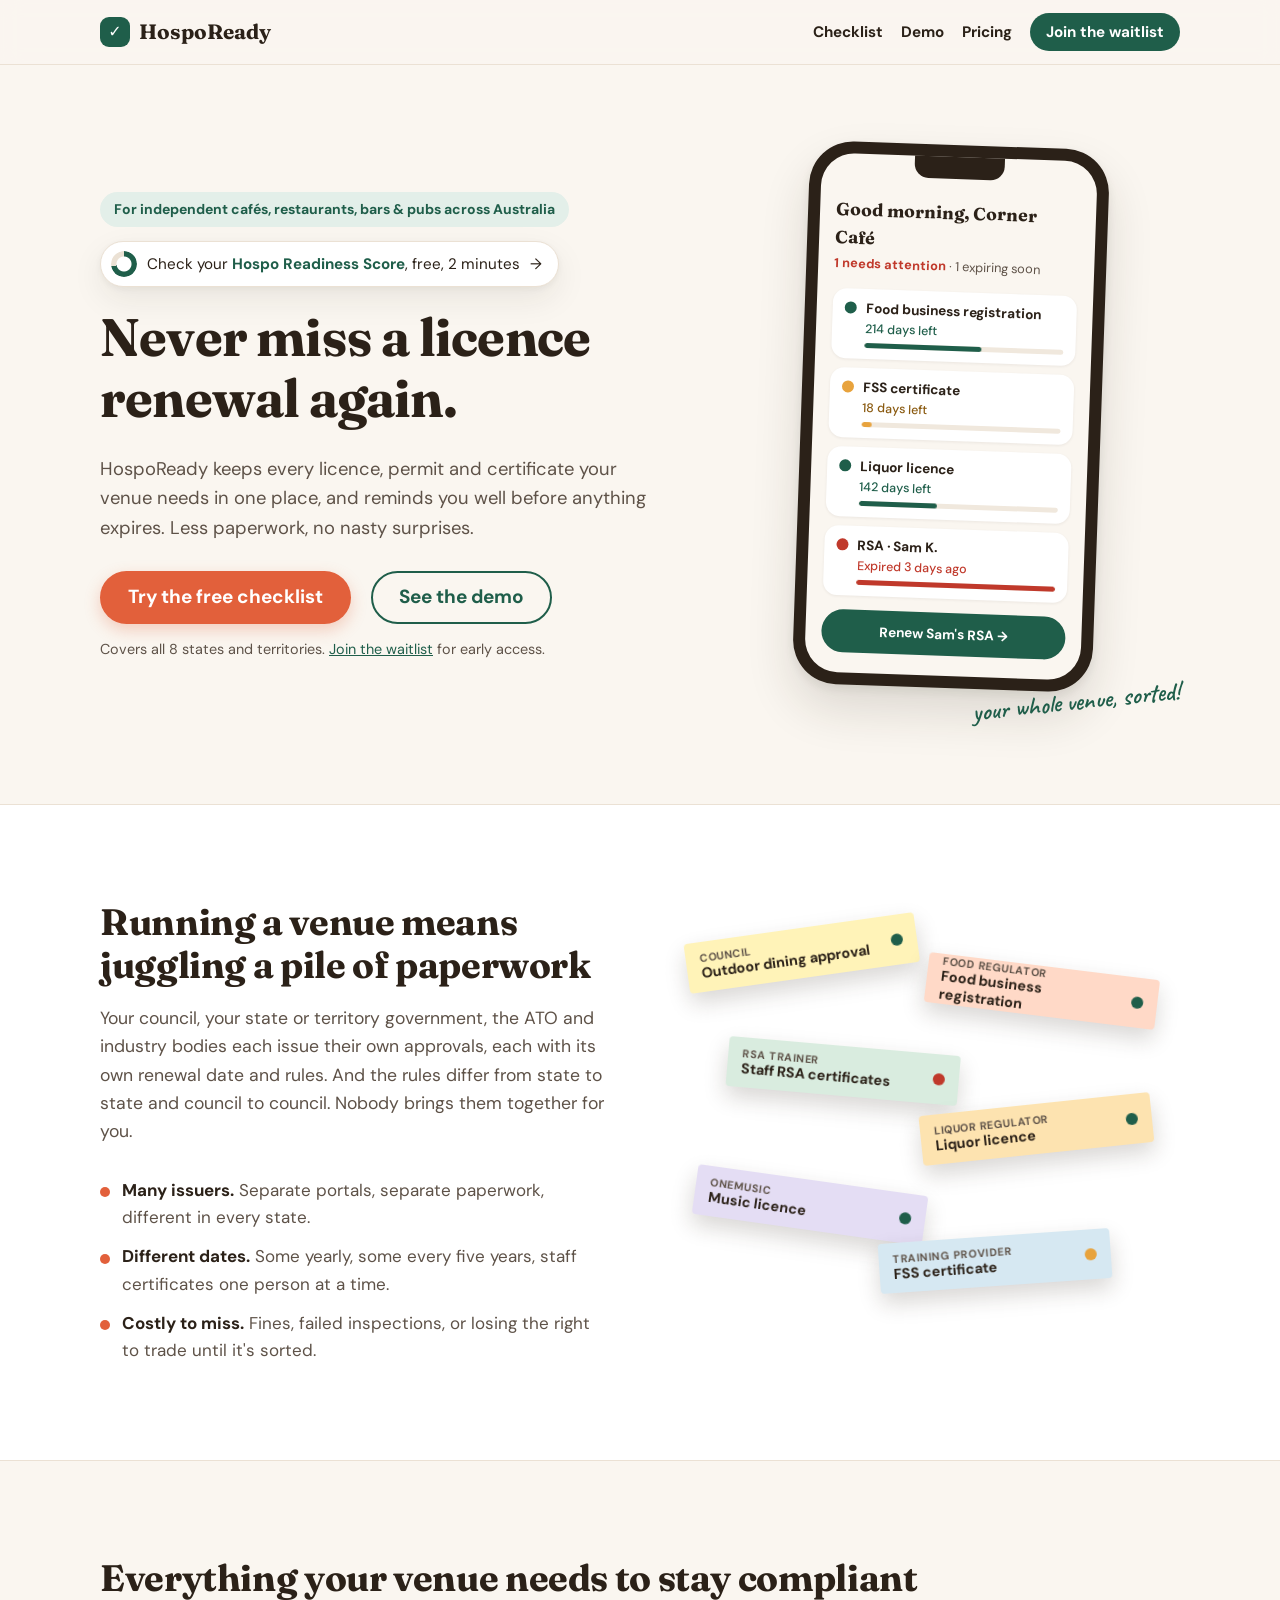
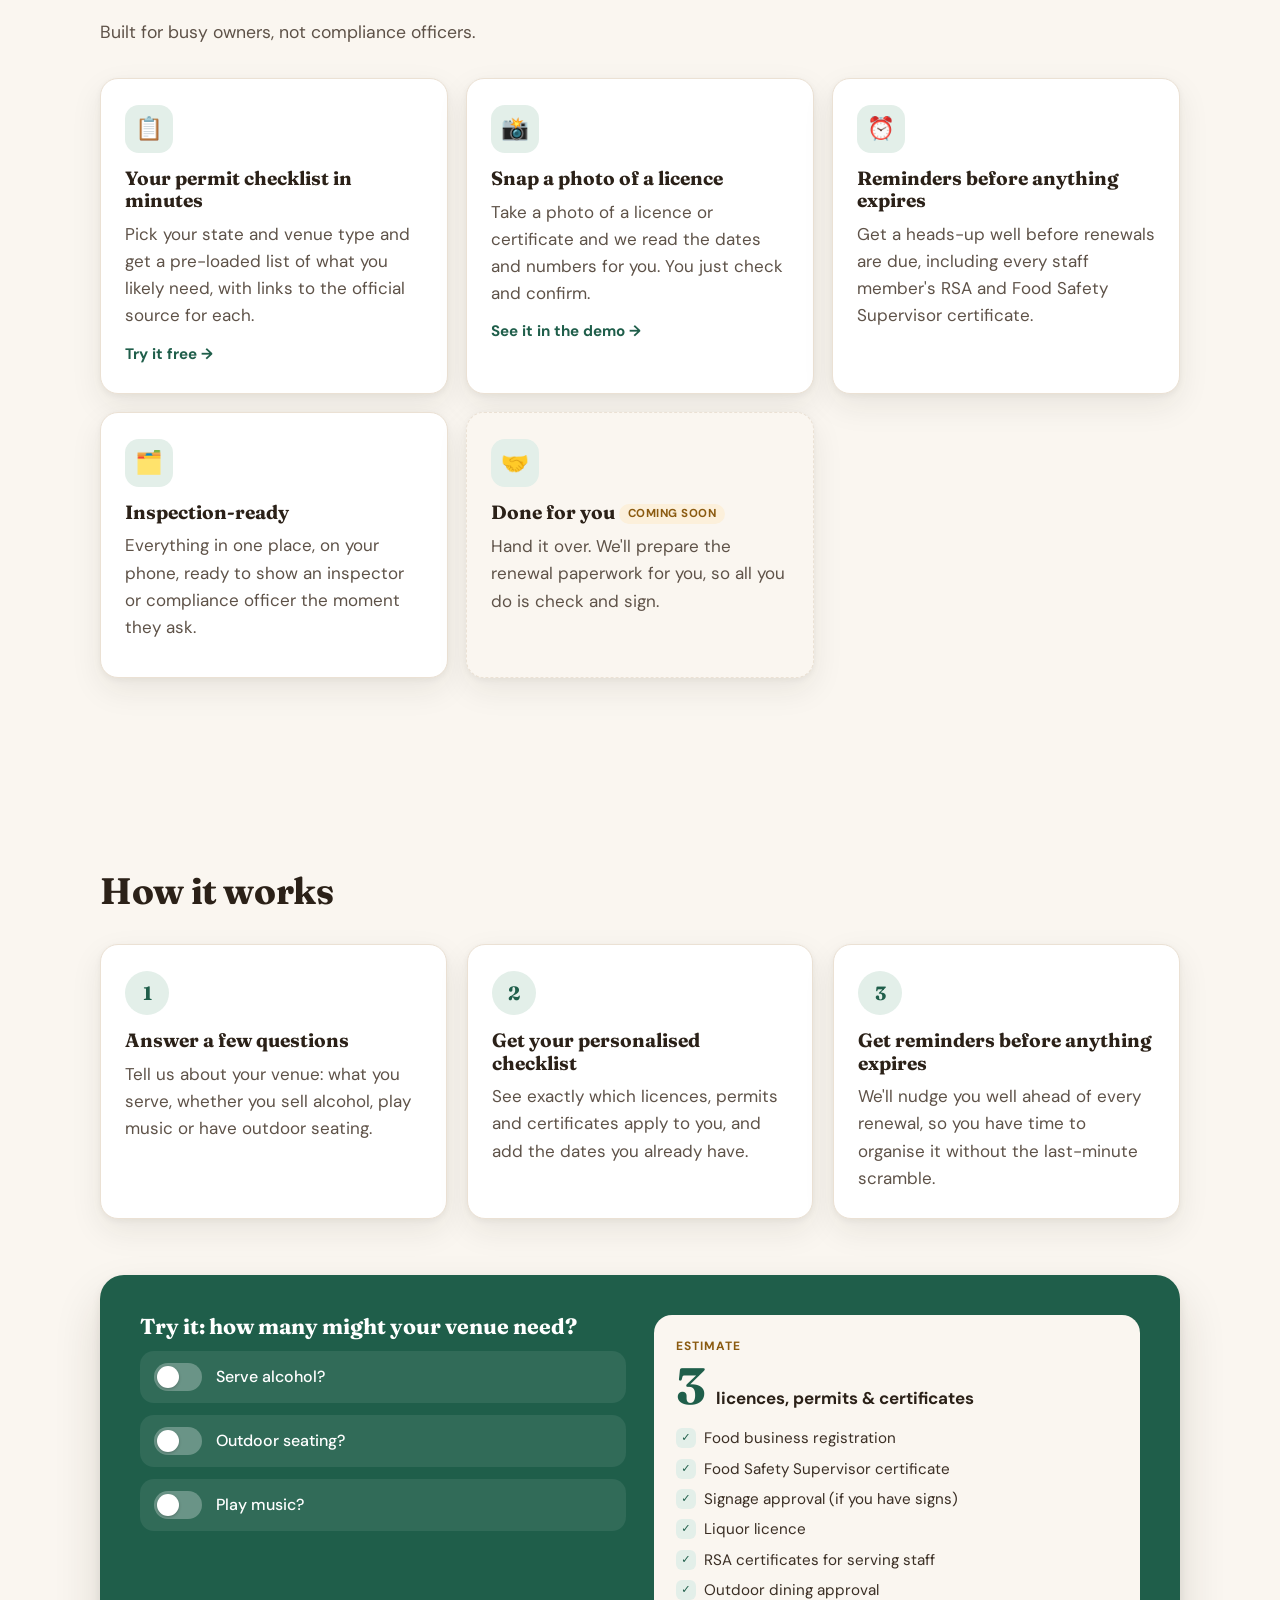
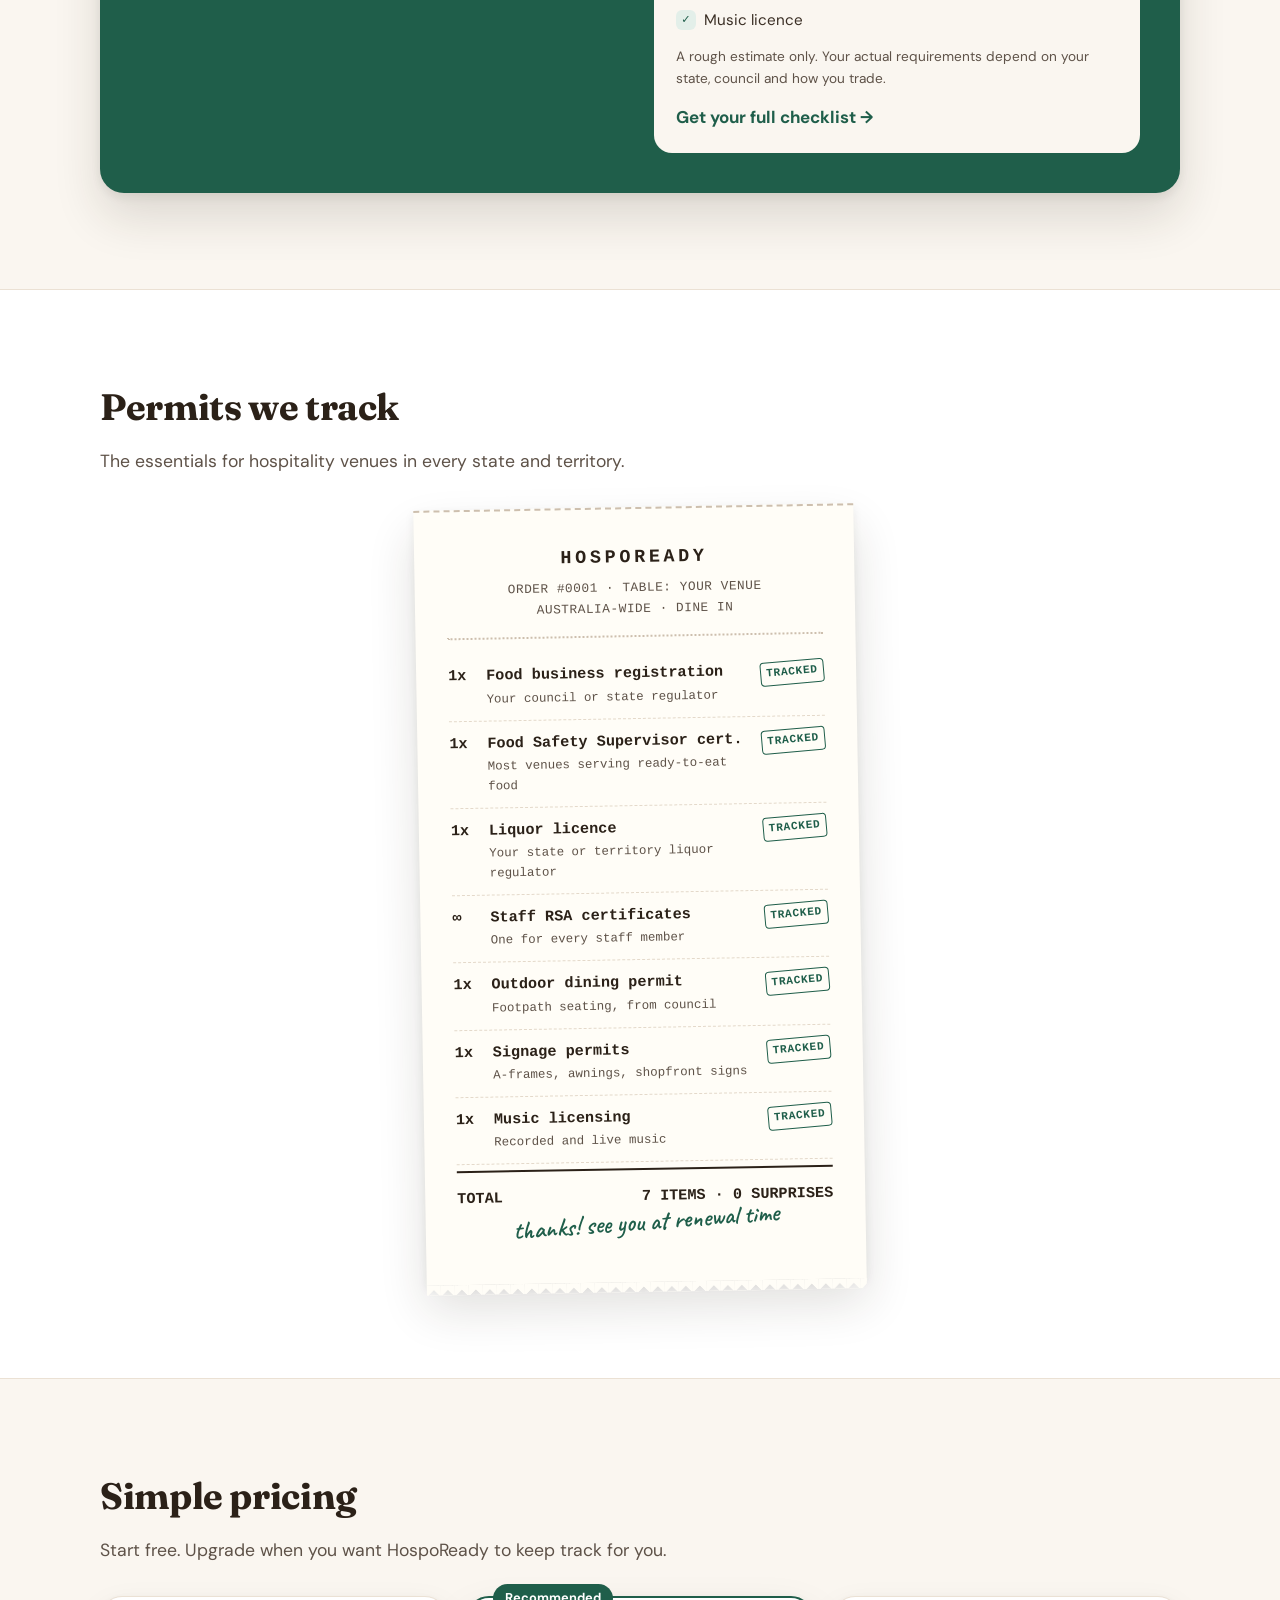
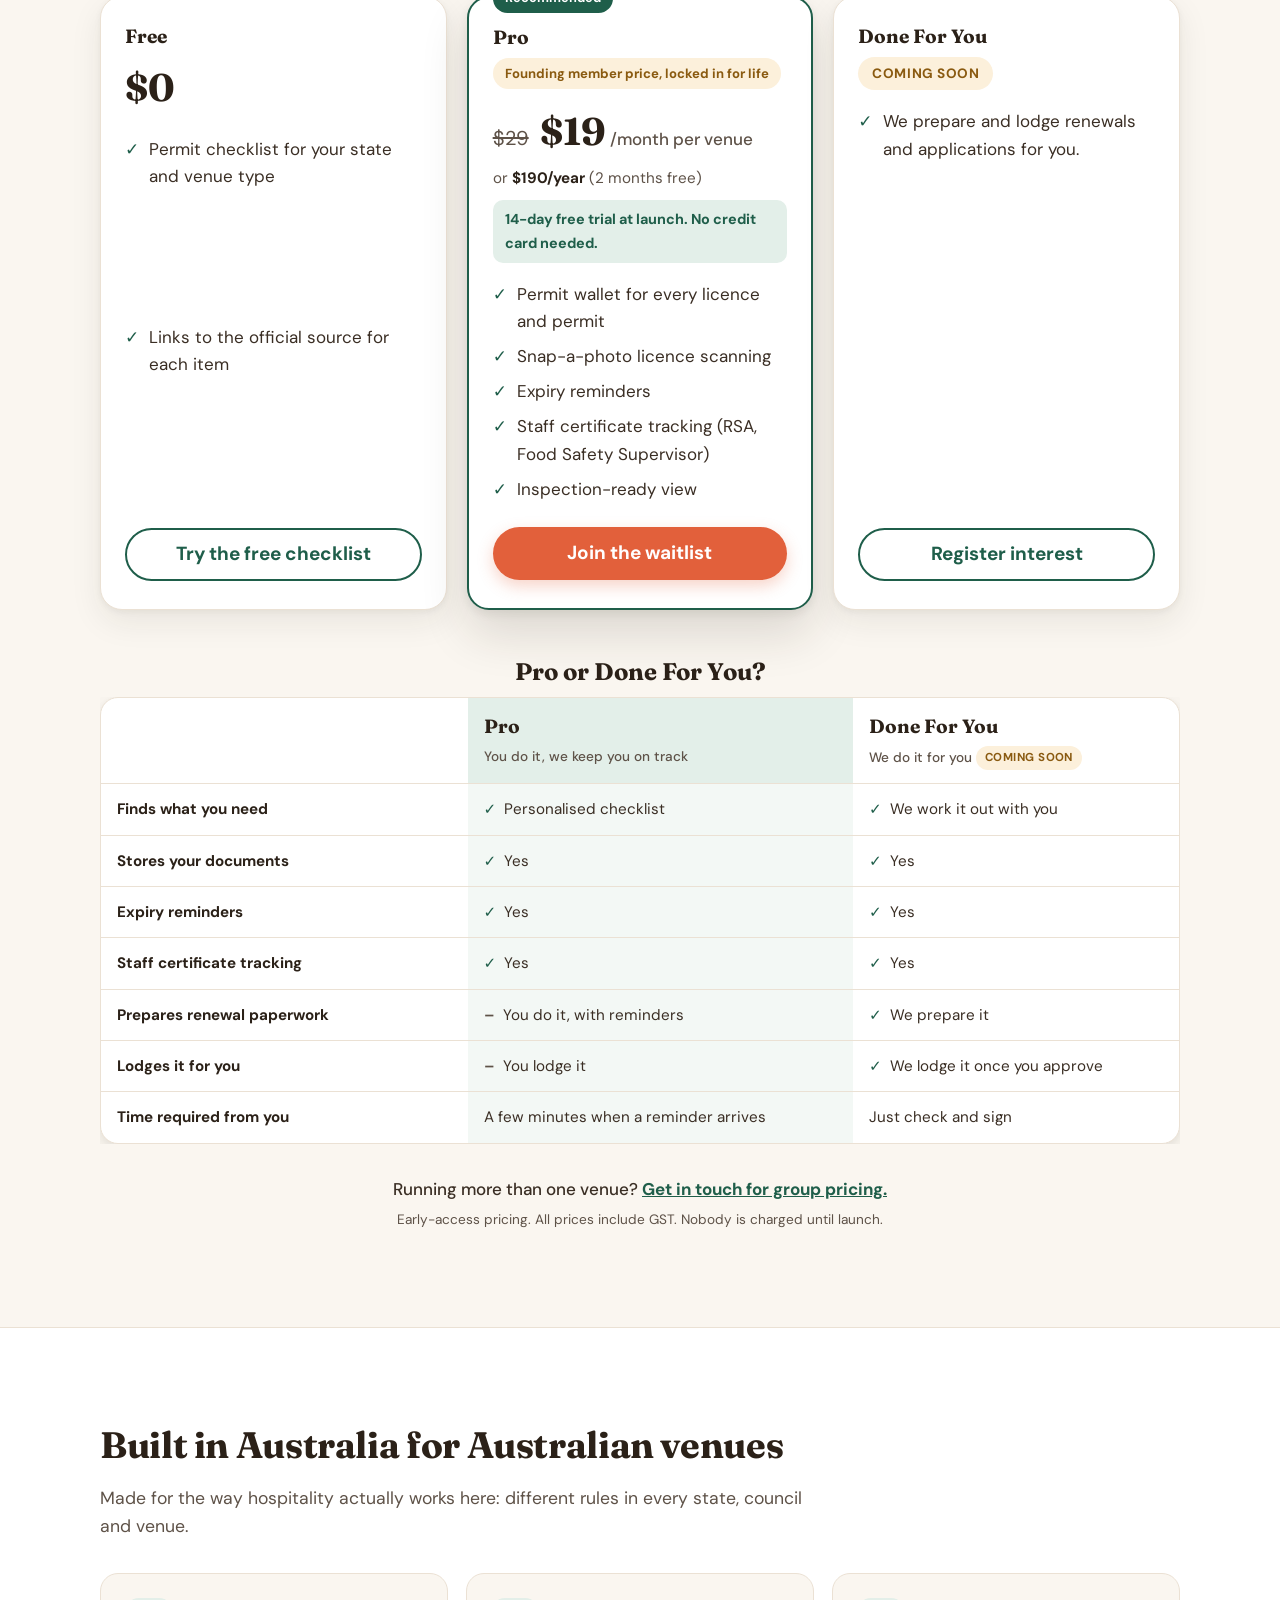
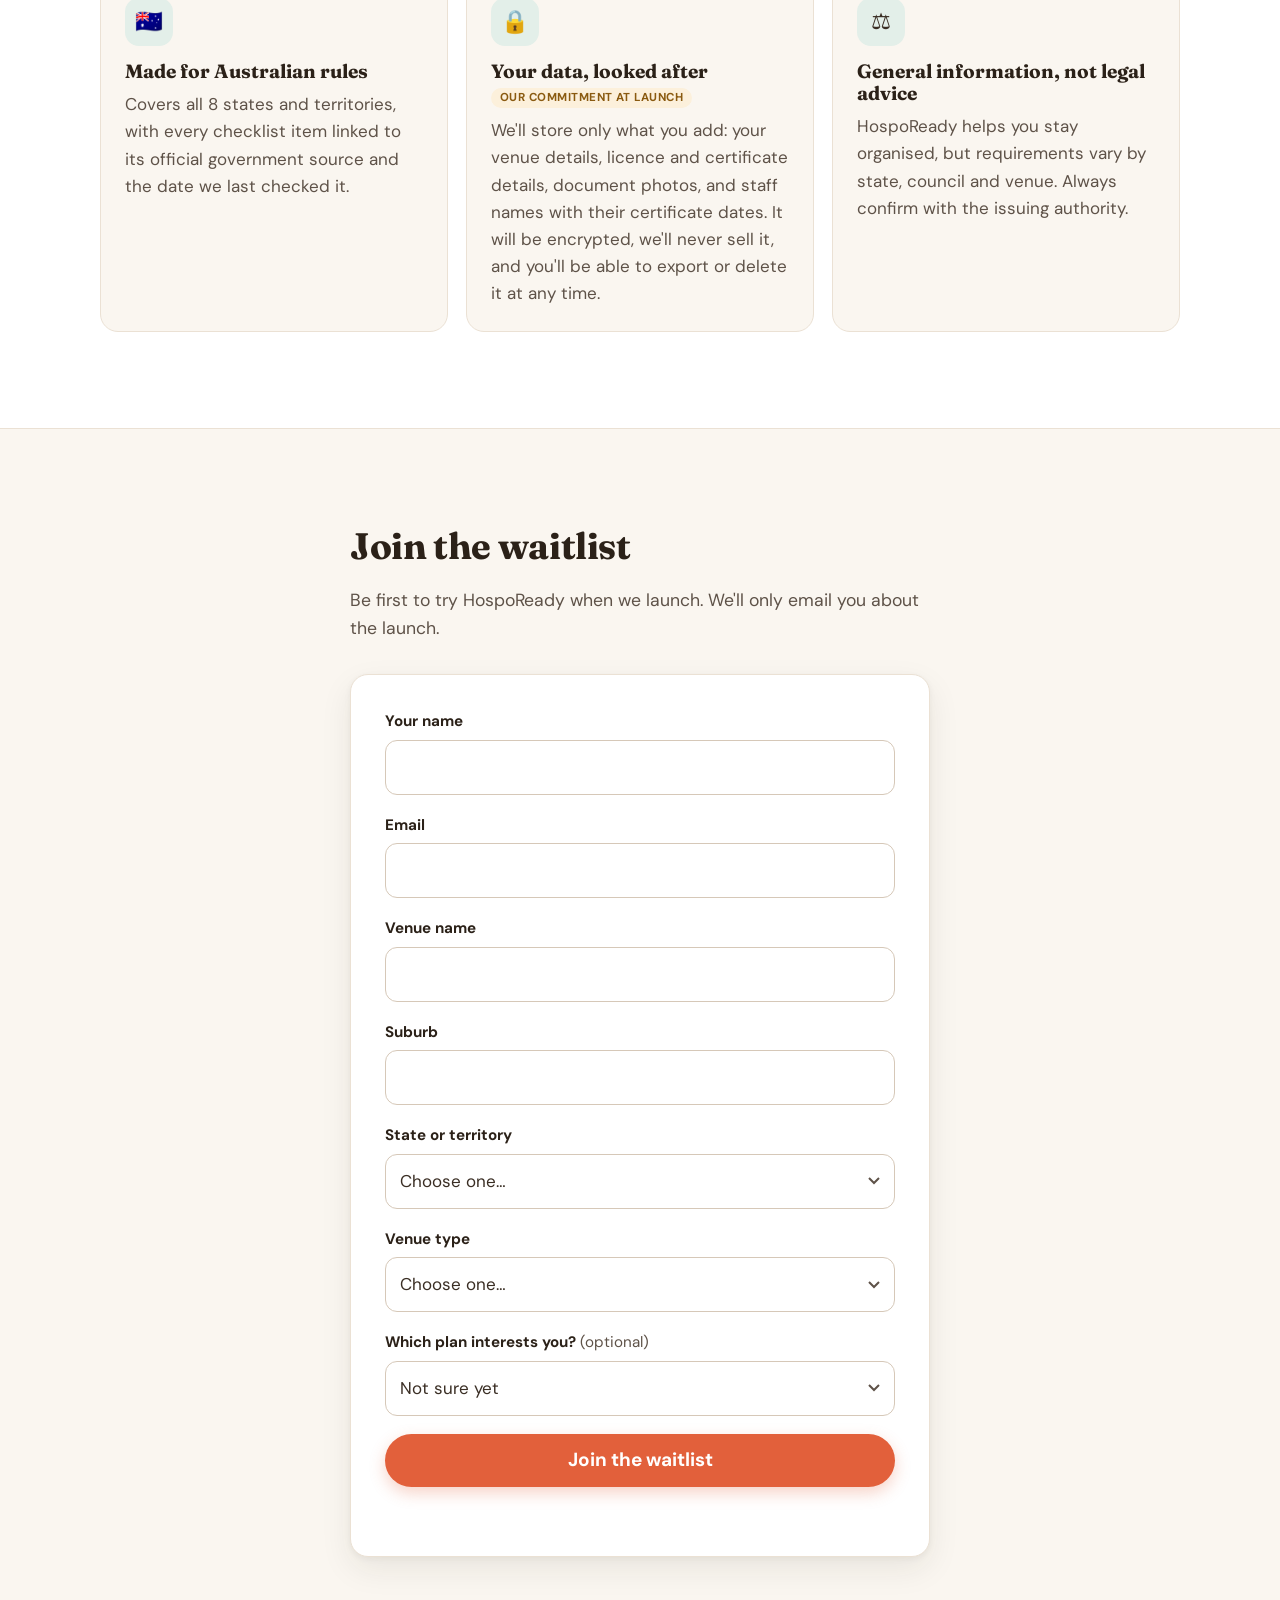
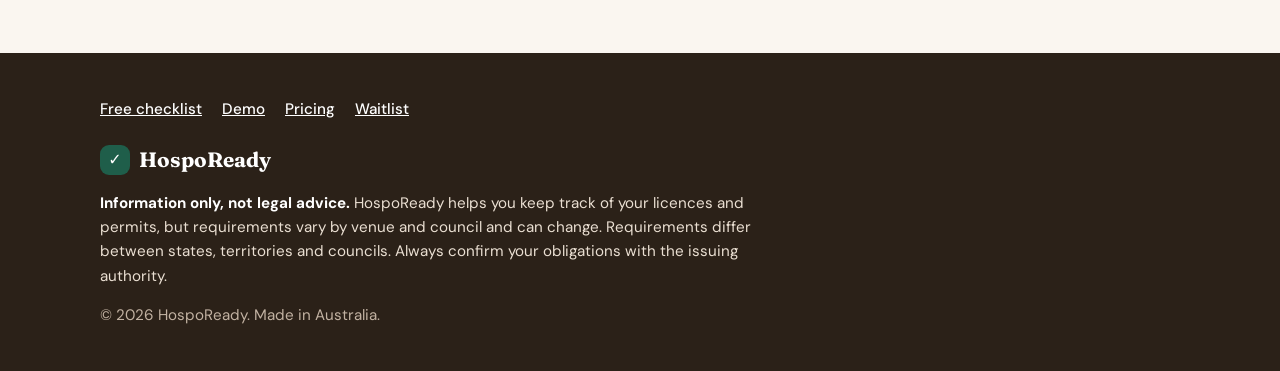
==== index.html @ f2e9756e "Add readiness score, new-venue timeline, inspection mode and richer wallet records - Checklist: tick" ====
<!doctype html>
<html lang="en-AU">
<head>
  <meta charset="utf-8">
  <meta name="viewport" content="width=device-width, initial-scale=1">
  <title>HospoReady – Never miss a licence renewal again</title>
  <meta name="description" content="HospoReady keeps every licence, permit and certificate for your café, restaurant, bar or pub anywhere in Australia in one place, with reminders before anything expires.">
  <meta property="og:title" content="HospoReady – Never miss a licence renewal again">
  <meta property="og:description" content="All your venue's licences, permits and certificates in one place. Join the waitlist.">
  <link rel="icon" href="data:image/svg+xml,<svg xmlns='http://www.w3.org/2000/svg' viewBox='0 0 100 100'><text y='.9em' font-size='90'>☕</text></svg>">
  <link rel="preconnect" href="https://fonts.googleapis.com">
  <link rel="preconnect" href="https://fonts.gstatic.com" crossorigin>
  <link href="https://fonts.googleapis.com/css2?family=Caveat:wght@600&family=DM+Sans:opsz,wght@9..40,400;9..40,500;9..40,700&family=Fraunces:opsz,wght@9..144,600;9..144,700&display=swap" rel="stylesheet">
  <link rel="stylesheet" href="assets/css/style.css">
  <script>document.documentElement.classList.add("js");</script>
</head>
<body>
  <a class="skip-link" href="#main">Skip to content</a>

  <header class="site-header">
    <div class="container header-inner">
      <a href="./" class="logo"><span class="logo-mark" aria-hidden="true">✓</span> <span class="brand-name">HospoReady</span></a>
      <nav class="site-nav" aria-label="Main">
        <a href="checklist/">Checklist</a>
        <a href="demo/">Demo</a>
        <a href="#pricing" class="nav-hide-sm">Pricing</a>
        <a href="#waitlist" class="btn btn-small nav-hide-sm">Join the waitlist</a>
      </nav>
    </div>
  </header>

  <main id="main">
    <!-- 1. Hero -->
    <section class="hero">
      <div class="container hero-inner">
        <div class="hero-copy reveal">
          <p class="eyebrow">For independent cafés, restaurants, bars &amp; pubs across Australia</p>
          <a href="checklist/" class="score-promo"><span class="score-promo-ring" aria-hidden="true"></span><span>Check your <strong>Hospo Readiness Score</strong>, free, 2 minutes</span><span aria-hidden="true">→</span></a>
          <h1>Never miss a licence renewal again.</h1>
          <p class="lead">HospoReady keeps every licence, permit and certificate your venue needs in one place, and reminds you well before anything expires. Less paperwork, no nasty surprises.</p>
          <div class="hero-actions" id="hero-cta">
            <a href="checklist/" class="btn">Try the free checklist</a>
            <a href="demo/" class="btn btn-secondary">See the demo</a>
          </div>
          <p class="fine">Covers all 8 states and territories. <a href="#waitlist">Join the waitlist</a> for early access.</p>
        </div>

        <div class="hero-visual reveal">
          <div class="phone" role="img" aria-label="Example HospoReady dashboard showing four licences: food business registration current with 214 days left, Food Safety Supervisor certificate expiring in 18 days, liquor licence current with 142 days left, and one staff RSA certificate expired.">
            <div class="phone-notch" aria-hidden="true"></div>
            <div class="phone-screen" aria-hidden="true">
              <p class="phone-hello">Good morning, Corner Café</p>
              <p class="phone-summary"><strong>1 needs attention</strong> · 1 expiring soon</p>
              <ul class="licences">
                <li class="licence ok" style="--fill: 0.59">
                  <span class="dot"></span>
                  <span class="licence-name">Food business registration</span>
                  <span class="licence-days"><span class="countdown" data-to="214">214</span> days left</span>
                  <span class="bar"><span></span></span>
                </li>
                <li class="licence warn" style="--fill: 0.05">
                  <span class="dot"></span>
                  <span class="licence-name">FSS certificate</span>
                  <span class="licence-days"><span class="countdown" data-to="18">18</span> days left</span>
                  <span class="bar"><span></span></span>
                </li>
                <li class="licence ok" style="--fill: 0.39">
                  <span class="dot"></span>
                  <span class="licence-name">Liquor licence</span>
                  <span class="licence-days"><span class="countdown" data-to="142">142</span> days left</span>
                  <span class="bar"><span></span></span>
                </li>
                <li class="licence alert" style="--fill: 0">
                  <span class="dot"></span>
                  <span class="licence-name">RSA · Sam K.</span>
                  <span class="licence-days">Expired 3 days ago</span>
                  <span class="bar"><span></span></span>
                </li>
              </ul>
              <span class="phone-button">Renew Sam's RSA →</span>
            </div>
          </div>
          <p class="scribble scribble-hero" aria-hidden="true">your whole venue, sorted!</p>
        </div>
      </div>
    </section>

    <!-- 2. The problem -->
    <section class="section problem" id="problem">
      <div class="container problem-inner">
        <div class="problem-copy reveal">
          <h2>Running a venue means juggling a pile of paperwork</h2>
          <p class="section-lead">Your council, your state or territory government, the ATO and industry bodies each issue their own approvals, each with its own renewal date and rules. And the rules differ from state to state and council to council. Nobody brings them together for you.</p>
          <ul class="pain-points">
            <li><strong>Many issuers.</strong> Separate portals, separate paperwork, different in every state.</li>
            <li><strong>Different dates.</strong> Some yearly, some every five years, staff certificates one person at a time.</li>
            <li><strong>Costly to miss.</strong> Fines, failed inspections, or losing the right to trade until it's sorted.</li>
          </ul>
        </div>

        <div class="notes-stage" id="notes-stage">
          <div class="notes-card" aria-hidden="true">
            <span class="logo-mark">✓</span> All in one place
          </div>
          <ul class="notes" aria-label="Who issues what">
            <li class="note" style="--i: 0"><span class="note-text"><span class="note-src">Council</span><span class="note-what">Outdoor dining approval</span></span><span class="dot ok" aria-hidden="true"></span></li>
            <li class="note" style="--i: 1"><span class="note-text"><span class="note-src">Food regulator</span><span class="note-what">Food business registration</span></span><span class="dot ok" aria-hidden="true"></span></li>
            <li class="note" style="--i: 2"><span class="note-text"><span class="note-src">RSA trainer</span><span class="note-what">Staff RSA certificates</span></span><span class="dot alert" aria-hidden="true"></span></li>
            <li class="note" style="--i: 3"><span class="note-text"><span class="note-src">Liquor regulator</span><span class="note-what">Liquor licence</span></span><span class="dot ok" aria-hidden="true"></span></li>
            <li class="note" style="--i: 4"><span class="note-text"><span class="note-src">OneMusic</span><span class="note-what">Music licence</span></span><span class="dot ok" aria-hidden="true"></span></li>
            <li class="note" style="--i: 5"><span class="note-text"><span class="note-src">Training provider</span><span class="note-what">FSS certificate</span></span><span class="dot warn" aria-hidden="true"></span></li>
          </ul>
        </div>
      </div>
    </section>

    <!-- Features -->
    <section class="section features" id="features">
      <div class="container">
        <h2 class="reveal">Everything your venue needs to stay compliant</h2>
        <p class="section-lead reveal">Built for busy owners, not compliance officers.</p>
        <ul class="feature-grid">
          <li class="feature reveal">
            <span class="feature-icon" aria-hidden="true">📋</span>
            <h3>Your permit checklist in minutes</h3>
            <p>Pick your state and venue type and get a pre-loaded list of what you likely need, with links to the official source for each.</p>
            <a href="checklist/" class="link-arrow">Try it free <span aria-hidden="true">→</span></a>
          </li>
          <li class="feature reveal">
            <span class="feature-icon" aria-hidden="true">📸</span>
            <h3>Snap a photo of a licence</h3>
            <p>Take a photo of a licence or certificate and we read the dates and numbers for you. You just check and confirm.</p>
            <a href="demo/" class="link-arrow">See it in the demo <span aria-hidden="true">→</span></a>
          </li>
          <li class="feature reveal">
            <span class="feature-icon" aria-hidden="true">⏰</span>
            <h3>Reminders before anything expires</h3>
            <p>Get a heads-up well before renewals are due, including every staff member's RSA and Food Safety Supervisor certificate.</p>
          </li>
          <li class="feature reveal">
            <span class="feature-icon" aria-hidden="true">🗂️</span>
            <h3>Inspection-ready</h3>
            <p>Everything in one place, on your phone, ready to show an inspector or compliance officer the moment they ask.</p>
          </li>
          <li class="feature feature-soon reveal">
            <span class="feature-icon" aria-hidden="true">🤝</span>
            <h3>Done for you <span class="soon-tag">Coming soon</span></h3>
            <p>Hand it over. We'll prepare the renewal paperwork for you, so all you do is check and sign.</p>
          </li>
        </ul>
      </div>
    </section>

    <!-- 3. How it works -->
    <section class="section how" id="how">
      <div class="container">
        <h2 class="reveal">How it works</h2>
        <ol class="steps">
          <li class="reveal">
            <span class="step-num" aria-hidden="true">1</span>
            <h3>Answer a few questions</h3>
            <p>Tell us about your venue: what you serve, whether you sell alcohol, play music or have outdoor seating.</p>
          </li>
          <li class="reveal">
            <span class="step-num" aria-hidden="true">2</span>
            <h3>Get your personalised checklist</h3>
            <p>See exactly which licences, permits and certificates apply to you, and add the dates you already have.</p>
          </li>
          <li class="reveal">
            <span class="step-num" aria-hidden="true">3</span>
            <h3>Get reminders before anything expires</h3>
            <p>We'll nudge you well ahead of every renewal, so you have time to organise it without the last-minute scramble.</p>
          </li>
        </ol>

        <!-- Mini interactive teaser -->
        <div class="teaser reveal" id="teaser">
          <div class="teaser-controls">
            <h3>Try it: how many might your venue need?</h3>
            <fieldset>
              <legend class="visually-hidden">About your venue</legend>
              <label class="switch">
                <input type="checkbox" role="switch" data-adds="liquor rsa">
                <span class="switch-track" aria-hidden="true"></span>
                <span>Serve alcohol?</span>
              </label>
              <label class="switch">
                <input type="checkbox" role="switch" data-adds="outdoor">
                <span class="switch-track" aria-hidden="true"></span>
                <span>Outdoor seating?</span>
              </label>
              <label class="switch">
                <input type="checkbox" role="switch" data-adds="music">
                <span class="switch-track" aria-hidden="true"></span>
                <span>Play music?</span>
              </label>
            </fieldset>
          </div>
          <div class="teaser-result">
            <p class="teaser-count" aria-live="polite"><span class="estimate-badge">Estimate</span> <span class="count" id="teaser-count">3</span> <span id="teaser-count-label">licences, permits &amp; certificates</span></p>
            <ul class="teaser-list" id="teaser-list">
              <li data-key="food">Food business registration</li>
              <li data-key="fss">Food Safety Supervisor certificate</li>
              <li data-key="signage">Signage approval (if you have signs)</li>
              <li data-key="liquor" hidden>Liquor licence</li>
              <li data-key="rsa" hidden>RSA certificates for serving staff</li>
              <li data-key="outdoor" hidden>Outdoor dining approval</li>
              <li data-key="music" hidden>Music licence</li>
            </ul>
            <p class="teaser-note">A rough estimate only. Your actual requirements depend on your state, council and how you trade.</p>
            <a href="checklist/" class="link-arrow teaser-link">Get your full checklist <span aria-hidden="true">→</span></a>
          </div>
        </div>
      </div>
    </section>

    <!-- 4. What we'll track (order docket) -->
    <section class="section permits" id="permits">
      <div class="container">
        <h2 class="reveal">Permits we track</h2>
        <p class="section-lead reveal">The essentials for hospitality venues in every state and territory.</p>

        <div class="docket" id="docket">
          <div class="docket-head">
            <p class="docket-title">HOSPOREADY</p>
            <p>ORDER #0001 · TABLE: YOUR VENUE</p>
            <p>AUSTRALIA-WIDE · DINE IN</p>
          </div>
          <ul class="docket-items">
            <li style="--i: 0"><span class="qty">1x</span><span class="item">Food business registration<small>Your council or state regulator</small></span><span class="status">TRACKED</span></li>
            <li style="--i: 1"><span class="qty">1x</span><span class="item">Food Safety Supervisor cert.<small>Most venues serving ready-to-eat food</small></span><span class="status">TRACKED</span></li>
            <li style="--i: 2"><span class="qty">1x</span><span class="item">Liquor licence<small>Your state or territory liquor regulator</small></span><span class="status">TRACKED</span></li>
            <li style="--i: 3"><span class="qty">∞</span><span class="item">Staff RSA certificates<small>One for every staff member</small></span><span class="status">TRACKED</span></li>
            <li style="--i: 4"><span class="qty">1x</span><span class="item">Outdoor dining permit<small>Footpath seating, from council</small></span><span class="status">TRACKED</span></li>
            <li style="--i: 5"><span class="qty">1x</span><span class="item">Signage permits<small>A-frames, awnings, shopfront signs</small></span><span class="status">TRACKED</span></li>
            <li style="--i: 6"><span class="qty">1x</span><span class="item">Music licensing<small>Recorded and live music</small></span><span class="status">TRACKED</span></li>
          </ul>
          <div class="docket-total">
            <span>TOTAL</span><span>7 ITEMS · 0 SURPRISES</span>
          </div>
          <p class="scribble scribble-docket" aria-hidden="true">thanks! see you at renewal time</p>
        </div>
      </div>
    </section>

    <!-- Pricing -->
    <section class="section pricing" id="pricing">
      <div class="container">
        <h2 class="reveal">Simple pricing</h2>
        <p class="section-lead reveal">Start free. Upgrade when you want HospoReady to keep track for you.</p>
        <ul class="price-grid">
          <li class="price-card reveal">
            <h3>Free</h3>
            <p class="price"><span class="amount">$0</span></p>
            <ul class="price-features">
              <li>Permit checklist for your state and venue type</li>
              <li>Links to the official source for each item</li>
            </ul>
            <a href="checklist/" class="btn btn-secondary btn-full">Try the free checklist</a>
          </li>
          <li class="price-card price-card-featured reveal">
            <p class="price-badge">Recommended</p>
            <h3>Pro</h3>
            <p class="founding-badge">Founding member price, locked in for life</p>
            <p class="price">
              <span class="visually-hidden">Was </span><del class="was">$29</del>
              <span class="visually-hidden">, now </span><span class="amount">$19</span><span class="per">/month per venue</span>
            </p>
            <p class="price-alt">or <strong>$190/year</strong> (2 months free)</p>
            <p class="trial-note">14-day free trial at launch. No credit card needed.</p>
            <ul class="price-features">
              <li>Permit wallet for every licence and permit</li>
              <li>Snap-a-photo licence scanning</li>
              <li>Expiry reminders</li>
              <li>Staff certificate tracking (RSA, Food Safety Supervisor)</li>
              <li>Inspection-ready view</li>
            </ul>
            <a href="#waitlist" class="btn btn-full" data-plan="Pro">Join the waitlist</a>
          </li>
          <li class="price-card reveal">
            <h3>Done For You</h3>
            <p class="price"><span class="soon-tag soon-tag-lg">Coming soon</span></p>
            <ul class="price-features">
              <li>We prepare and lodge renewals and applications for you.</li>
            </ul>
            <a href="#waitlist" class="btn btn-secondary btn-full" data-plan="Done For You">Register interest</a>
          </li>
        </ul>
        <div class="compare reveal">
          <h3 class="compare-title">Pro or Done For You?</h3>
          <div class="table-wrap">
            <table class="compare-table">
              <caption class="visually-hidden">Comparison of the Pro and Done For You plans</caption>
              <thead>
                <tr>
                  <th scope="col"><span class="visually-hidden">Feature</span></th>
                  <th scope="col">Pro<span class="compare-sub">You do it, we keep you on track</span></th>
                  <th scope="col">Done For You<span class="compare-sub">We do it for you <span class="soon-tag">Coming soon</span></span></th>
                </tr>
              </thead>
              <tbody>
                <tr><th scope="row">Finds what you need</th><td><span class="yes" aria-hidden="true">✓</span> Personalised checklist</td><td><span class="yes" aria-hidden="true">✓</span> We work it out with you</td></tr>
                <tr><th scope="row">Stores your documents</th><td><span class="yes" aria-hidden="true">✓</span> Yes</td><td><span class="yes" aria-hidden="true">✓</span> Yes</td></tr>
                <tr><th scope="row">Expiry reminders</th><td><span class="yes" aria-hidden="true">✓</span> Yes</td><td><span class="yes" aria-hidden="true">✓</span> Yes</td></tr>
                <tr><th scope="row">Staff certificate tracking</th><td><span class="yes" aria-hidden="true">✓</span> Yes</td><td><span class="yes" aria-hidden="true">✓</span> Yes</td></tr>
                <tr><th scope="row">Prepares renewal paperwork</th><td><span class="no" aria-hidden="true">–</span> You do it, with reminders</td><td><span class="yes" aria-hidden="true">✓</span> We prepare it</td></tr>
                <tr><th scope="row">Lodges it for you</th><td><span class="no" aria-hidden="true">–</span> You lodge it</td><td><span class="yes" aria-hidden="true">✓</span> We lodge it once you approve</td></tr>
                <tr><th scope="row">Time required from you</th><td>A few minutes when a reminder arrives</td><td>Just check and sign</td></tr>
              </tbody>
            </table>
          </div>
        </div>

        <!-- PLACEHOLDER EMAIL: change hello@example.com below to your real address -->
        <p class="group-pricing reveal">Running more than one venue? <a href="mailto:hello@example.com?subject=HospoReady%20group%20pricing">Get in touch for group pricing.</a></p>
        <p class="price-smallprint">Early-access pricing. All prices include GST. Nobody is charged until launch.</p>
      </div>
    </section>

    <!-- Trust -->
    <section class="section trust" id="trust">
      <div class="container">
        <h2 class="reveal">Built in Australia for Australian venues</h2>
        <p class="section-lead reveal">Made for the way hospitality actually works here: different rules in every state, council and venue.</p>
        <ul class="trust-grid">
          <li class="trust-card reveal">
            <span class="feature-icon" aria-hidden="true">🇦🇺</span>
            <h3>Made for Australian rules</h3>
            <p>Covers all 8 states and territories, with every checklist item linked to its official government source and the date we last checked it.</p>
          </li>
          <li class="trust-card reveal">
            <span class="feature-icon" aria-hidden="true">🔒</span>
            <h3>Your data, looked after <span class="early-tag">Our commitment at launch</span></h3>
            <p>We'll store only what you add: your venue details, licence and certificate details, document photos, and staff names with their certificate dates. It will be encrypted, we'll never sell it, and you'll be able to export or delete it at any time.</p>
          </li>
          <li class="trust-card reveal">
            <span class="feature-icon" aria-hidden="true">⚖️</span>
            <h3>General information, not legal advice</h3>
            <p>HospoReady helps you stay organised, but requirements vary by state, council and venue. Always confirm with the issuing authority.</p>
          </li>
        </ul>

        <!--
          TESTIMONIALS: hidden until you have real ones. Never add made-up quotes.
          To show this block, remove the "hidden" attribute and add <figure class="testimonial"> items, e.g.
          <figure class="testimonial"><blockquote>Quote</blockquote><figcaption>Name, Venue, Suburb</figcaption></figure>
        -->
        <div class="testimonials" id="testimonials" hidden>
          <h3>What venue owners say</h3>
        </div>
      </div>
    </section>

    <!-- 5. Waitlist -->
    <section class="section waitlist" id="waitlist">
      <div class="container narrow">
        <h2 class="reveal">Join the waitlist</h2>
        <p class="section-lead reveal">Be first to try HospoReady when we launch. We'll only email you about the launch.</p>

        <!--
          ===================== FORMSPREE PLACEHOLDER =====================
          Replace YOUR_FORM_ID below with your own Formspree form ID
          (e.g. https://formspree.io/f/abcdwxyz -> "abcdwxyz").
          ================================================================
        -->
        <form id="waitlist-form" class="form reveal" action="https://formspree.io/f/YOUR_FORM_ID" method="POST" novalidate>
          <div class="field">
            <label for="name">Your name</label>
            <input id="name" name="name" type="text" autocomplete="name" required>
          </div>
          <div class="field">
            <label for="email">Email</label>
            <input id="email" name="email" type="email" autocomplete="email" required>
          </div>
          <div class="field">
            <label for="venue">Venue name</label>
            <input id="venue" name="venue_name" type="text" autocomplete="organization" required>
          </div>
          <div class="field">
            <label for="suburb">Suburb</label>
            <input id="suburb" name="suburb" type="text" autocomplete="address-level2" required>
          </div>
          <div class="field">
            <label for="state">State or territory</label>
            <select id="state" name="state" required>
              <option value="" disabled selected>Choose one…</option>
              <option value="NSW">New South Wales</option>
              <option value="VIC">Victoria</option>
              <option value="QLD">Queensland</option>
              <option value="WA">Western Australia</option>
              <option value="SA">South Australia</option>
              <option value="TAS">Tasmania</option>
              <option value="ACT">Australian Capital Territory</option>
              <option value="NT">Northern Territory</option>
            </select>
          </div>
          <div class="field">
            <label for="venue-type">Venue type</label>
            <select id="venue-type" name="venue_type" required>
              <option value="" disabled selected>Choose one…</option>
              <option>Café</option>
              <option>Restaurant</option>
              <option>Bar</option>
              <option>Pub</option>
              <option>Food truck</option>
              <option>Other</option>
            </select>
          </div>
          <div class="field">
            <label for="plan">Which plan interests you? <span class="optional">(optional)</span></label>
            <select id="plan" name="plan">
              <option>Free</option>
              <option>Pro</option>
              <option>Done For You</option>
              <option selected>Not sure yet</option>
            </select>
          </div>
          <!-- Honeypot field to reduce spam (Formspree ignores submissions where this is filled) -->
          <input type="text" name="_gotcha" class="hp" tabindex="-1" autocomplete="off" aria-hidden="true">
          <input type="hidden" name="_subject" value="New HospoReady waitlist signup">
          <button type="submit" class="btn btn-full">Join the waitlist</button>
          <p class="form-status" role="status" aria-live="polite"></p>
        </form>
      </div>
    </section>
  </main>

  <!-- Sticky mobile call to action -->
  <div class="sticky-cta" id="sticky-cta">
    <a href="#waitlist" class="btn btn-full">Join the waitlist</a>
  </div>

  <!-- 6. Footer -->
  <footer class="site-footer">
    <div class="container">
      <nav class="footer-nav" aria-label="Footer">
        <a href="checklist/">Free checklist</a>
        <a href="demo/">Demo</a>
        <a href="#pricing">Pricing</a>
        <a href="#waitlist">Waitlist</a>
      </nav>
      <p class="logo footer-logo"><span class="logo-mark" aria-hidden="true">✓</span> <span class="brand-name">HospoReady</span></p>
      <p class="disclaimer"><strong>Information only, not legal advice.</strong> HospoReady helps you keep track of your licences and permits, but requirements vary by venue and council and can change. Requirements differ between states, territories and councils. Always confirm your obligations with the issuing authority.</p>
      <p class="copyright">© <span id="year">2026</span> HospoReady. Made in Australia.</p>
    </div>
  </footer>

  <script src="assets/js/main.js"></script>
</body>
</html>
---- assets/css/style.css ----
/* HospoReady – shared styles (mobile-first) */

:root {
  --cream: #faf6f0;
  --paper: #ffffff;
  --docket: #fffdf7;
  --espresso: #2b2118;
  --ink: #3a2e24;
  --muted: #5e5248;
  --green: #1f5e4a;
  --green-dark: #164536;
  --green-light: #e3efe9;
  --terracotta: #e2603b;
  --terracotta-dark: #c94f2c;
  --amber: #e8a33d;
  --amber-light: #fcf0db;
  --amber-text: #8a5a10;
  --red: #c0392b;
  --red-light: #f9e2de;
  --line: #ebe1d4;
  --radius: 18px;
  --shadow-soft: 0 2px 6px rgba(43, 33, 24, 0.05), 0 12px 32px rgba(43, 33, 24, 0.08);
  --shadow-lift: 0 4px 10px rgba(43, 33, 24, 0.08), 0 24px 48px rgba(43, 33, 24, 0.14);
  --font-head: "Fraunces", Georgia, serif;
  --font-body: "DM Sans", system-ui, -apple-system, "Segoe UI", sans-serif;
  --font-hand: "Caveat", "Comic Sans MS", cursive;
  --font-mono: ui-monospace, "SF Mono", Menlo, Consolas, "Courier New", monospace;
}

* { box-sizing: border-box; }

html { scroll-behavior: smooth; scroll-padding-top: 80px; }

body {
  margin: 0;
  font-family: var(--font-body);
  font-size: 1.0625rem;
  line-height: 1.6;
  color: var(--ink);
  background: var(--cream);
  -webkit-font-smoothing: antialiased;
}

h1, h2, h3 {
  font-family: var(--font-head);
  color: var(--espresso);
  line-height: 1.15;
  margin: 0 0 0.5em;
}
h1 { font-size: 2.4rem; letter-spacing: -0.015em; }
h2 { font-size: 1.85rem; letter-spacing: -0.01em; }
h3 { font-size: 1.2rem; }
p { margin: 0 0 1em; }

a { color: var(--green); }

.container { width: 100%; max-width: 1120px; margin: 0 auto; padding: 0 20px; }
.container.narrow { max-width: 620px; }

.visually-hidden {
  position: absolute !important;
  width: 1px; height: 1px;
  overflow: hidden;
  clip: rect(0 0 0 0);
  white-space: nowrap;
}

.skip-link {
  position: absolute;
  left: 12px;
  top: -60px;
  z-index: 100;
  background: var(--espresso);
  color: #fff;
  padding: 10px 16px;
  border-radius: 10px;
}
.skip-link:focus { top: 12px; }

:focus-visible {
  outline: 3px solid var(--green);
  outline-offset: 3px;
}

/* Buttons – large bold text keeps white-on-terracotta above WCAG large-text contrast */
.btn {
  display: inline-block;
  background: var(--terracotta);
  color: #fff;
  font-family: inherit;
  font-weight: 700;
  font-size: 1.1875rem;
  line-height: 1.2;
  text-decoration: none;
  text-align: center;
  border: 0;
  border-radius: 999px;
  padding: 15px 28px;
  cursor: pointer;
  box-shadow: 0 6px 16px rgba(226, 96, 59, 0.28);
  transition: background 0.15s ease, transform 0.15s ease, box-shadow 0.15s ease;
}
.btn:hover { background: var(--terracotta-dark); transform: translateY(-1px); }
.btn:active { transform: translateY(1px); }
.btn-small {
  background: var(--green);
  font-size: 0.95rem;
  padding: 10px 16px;
  box-shadow: none;
}
.btn-small:hover { background: var(--green-dark); }
.btn-full { width: 100%; }
.btn[disabled] { opacity: 0.6; cursor: wait; }

/* Handwritten accents */
.scribble {
  font-family: var(--font-hand);
  font-weight: 600;
  font-size: 1.6rem;
  line-height: 1;
  color: var(--green);
  margin: 0;
}

/* Header */
.site-header {
  position: sticky;
  top: 0;
  z-index: 20;
  background: rgba(250, 246, 240, 0.9);
  backdrop-filter: blur(10px);
  -webkit-backdrop-filter: blur(10px);
  border-bottom: 1px solid var(--line);
}
.header-inner { display: flex; align-items: center; justify-content: space-between; height: 64px; }
.logo {
  display: inline-flex;
  align-items: center;
  gap: 9px;
  font-family: var(--font-head);
  font-weight: 700;
  font-size: 1.3rem;
  color: var(--espresso);
  text-decoration: none;
}
.logo-mark {
  display: inline-grid;
  place-items: center;
  width: 30px;
  height: 30px;
  border-radius: 9px;
  background: var(--green);
  color: #fff;
  font-family: var(--font-body);
  font-size: 1rem;
  flex-shrink: 0;
}

/* Hero */
.hero { padding: 44px 0 64px; overflow: hidden; }
.hero-inner { display: grid; gap: 48px; }
.eyebrow {
  display: inline-block;
  font-size: 0.875rem;
  font-weight: 700;
  color: var(--green);
  background: var(--green-light);
  padding: 6px 14px;
  border-radius: 999px;
  margin-bottom: 20px;
}
.lead { font-size: 1.15rem; color: var(--muted); max-width: 34em; }
.hero-actions { display: flex; flex-wrap: wrap; align-items: center; gap: 20px; margin: 28px 0 14px; }
.link-arrow { font-weight: 700; text-decoration: none; }
.link-arrow:hover { text-decoration: underline; }
.fine { font-size: 0.9rem; color: var(--muted); margin: 0; }

.hero-visual { position: relative; display: flex; justify-content: center; padding-bottom: 20px; }

/* Phone mock */
.phone {
  position: relative;
  width: 100%;
  max-width: 300px;
  border-radius: 44px;
  background: var(--espresso);
  padding: 12px;
  box-shadow: var(--shadow-lift);
  transform: rotate(2deg);
}
.phone-notch {
  position: absolute;
  top: 12px;
  left: 50%;
  width: 90px;
  height: 22px;
  margin-left: -45px;
  background: var(--espresso);
  border-radius: 0 0 14px 14px;
  z-index: 2;
}
.phone-screen {
  background: var(--cream);
  border-radius: 33px;
  padding: 42px 16px 20px;
}
.phone-hello { font-family: var(--font-head); font-weight: 700; font-size: 1.1rem; color: var(--espresso); margin: 0 0 2px; }
.phone-summary { font-size: 0.8rem; color: var(--muted); margin: 0 0 14px; }
.phone-summary strong { color: var(--red); }
.licences { list-style: none; margin: 0 0 14px; padding: 0; display: grid; gap: 9px; }
.licence {
  display: grid;
  grid-template-columns: 12px 1fr;
  column-gap: 9px;
  row-gap: 3px;
  align-items: center;
  background: var(--paper);
  border-radius: 14px;
  padding: 11px 12px;
  box-shadow: 0 1px 3px rgba(43, 33, 24, 0.07);
}
.licence-name { font-size: 0.85rem; font-weight: 700; color: var(--espresso); line-height: 1.25; }
.licence-days { grid-column: 2; font-size: 0.78rem; font-weight: 500; }
.licence.ok .licence-days { color: var(--green); }
.licence.warn .licence-days { color: var(--amber-text); }
.licence.alert .licence-days { color: var(--red); }
.countdown { font-variant-numeric: tabular-nums; }
.bar {
  grid-column: 2;
  height: 5px;
  border-radius: 5px;
  background: #f0e8dd;
  overflow: hidden;
}
.bar span {
  display: block;
  height: 100%;
  width: calc(var(--fill) * 100%);
  min-width: 4px;
  border-radius: 5px;
  background: var(--green);
  transform-origin: left;
}
.licence.warn .bar span { background: var(--amber); }
.licence.alert .bar span { background: var(--red); width: 100%; opacity: 0.25; }
.phone-button {
  display: block;
  text-align: center;
  background: var(--green);
  color: #fff;
  font-weight: 700;
  font-size: 0.85rem;
  padding: 11px;
  border-radius: 999px;
}

/* Status dots, shared */
.dot { width: 12px; height: 12px; border-radius: 50%; flex-shrink: 0; background: var(--green); }
.dot.ok, .ok > .dot { background: var(--green); }
.dot.warn, .warn > .dot { background: var(--amber); }
.dot.alert, .alert > .dot { background: var(--red); }

.scribble-hero {
  position: absolute;
  right: 0;
  bottom: -6px;
  transform: rotate(-6deg);
}

/* Hero animations (disabled for reduced motion below) */
.js .licence .bar span { animation: bar-fill 1.4s cubic-bezier(.2,.8,.2,1) 0.4s both; }
.licence.warn > .dot { animation: pulse 2.4s ease-in-out infinite; }
.licence.alert > .dot { animation: pulse-red 2.4s ease-in-out infinite; }
@keyframes bar-fill { from { transform: scaleX(1.6); opacity: 0.4; } to { transform: scaleX(1); opacity: 1; } }
@keyframes pulse {
  0%, 100% { box-shadow: 0 0 0 0 rgba(232, 163, 61, 0.55); }
  50% { box-shadow: 0 0 0 6px rgba(232, 163, 61, 0); }
}
@keyframes pulse-red {
  0%, 100% { box-shadow: 0 0 0 0 rgba(192, 57, 43, 0.45); }
  50% { box-shadow: 0 0 0 6px rgba(192, 57, 43, 0); }
}

/* Sections */
.section { padding: 72px 0; }
.section-lead { font-size: 1.1rem; color: var(--muted); max-width: 40em; margin-bottom: 32px; }

/* Problem: scattered notes */
.problem { background: var(--paper); border-block: 1px solid var(--line); overflow: hidden; }
.problem-inner { display: grid; gap: 40px; }
.pain-points { list-style: none; margin: 0; padding: 0; display: grid; gap: 12px; }
.pain-points li { padding-left: 22px; position: relative; color: var(--muted); }
.pain-points li::before {
  content: "";
  position: absolute;
  left: 0;
  top: 0.6em;
  width: 10px;
  height: 10px;
  border-radius: 50%;
  background: var(--terracotta);
}
.pain-points strong { color: var(--espresso); }

.notes-stage {
  --p: 1;
  --row: 58px;
  --head: 62px;
  position: relative;
  height: calc(var(--head) + 6 * var(--row) + 20px);
}
.notes-card {
  position: absolute;
  top: 0;
  left: 50%;
  width: min(340px, 100%);
  height: 100%;
  display: flex;
  align-items: flex-start;
  gap: 10px;
  padding: 18px 18px 0;
  font-family: var(--font-head);
  font-weight: 700;
  font-size: 1.1rem;
  color: var(--espresso);
  background: var(--cream);
  border: 1px solid var(--line);
  border-radius: var(--radius);
  box-shadow: var(--shadow-soft);
  opacity: var(--p);
  transform: translateX(-50%) scale(calc(0.92 + 0.08 * var(--p)));
}
.notes { list-style: none; margin: 0; padding: 0; }
.note {
  --note-bg: #fff3b8;
  position: absolute;
  top: 0;
  left: 50%;
  width: min(calc(232px + 84px * var(--p)), calc(100% - 24px));
  height: 50px;
  display: flex;
  align-items: center;
  gap: 10px;
  padding: 0 14px;
  background: var(--note-bg);
  border-radius: calc(4px + 8px * var(--p));
  box-shadow: 0 calc(10px - 9px * var(--p)) calc(22px - 18px * var(--p)) rgba(43, 33, 24, calc(0.18 - 0.1 * var(--p)));
  transform:
    translate(
      calc(-50% + var(--sx, 0px) * (1 - var(--p))),
      calc(var(--sy, 0px) * (1 - var(--p)) + (var(--head) + var(--i) * var(--row)) * var(--p))
    )
    rotate(calc(var(--sr, 0deg) * (1 - var(--p))));
  will-change: transform;
}
/* white layer fades in as the notes settle into the tidy card */
.note::before {
  content: "";
  position: absolute;
  inset: 0;
  z-index: -1;
  border-radius: inherit;
  background: var(--paper);
  opacity: var(--p);
}
.note:nth-child(2) { --note-bg: #ffd9c7; }
.note:nth-child(3) { --note-bg: #d9ecdf; }
.note:nth-child(4) { --note-bg: #fde3b0; }
.note:nth-child(5) { --note-bg: #e4ddf4; }
.note:nth-child(6) { --note-bg: #d6e8f2; }
.note-text { display: flex; flex-direction: column; min-width: 0; line-height: 1.2; }
.note-src {
  font-size: 0.68rem;
  font-weight: 700;
  letter-spacing: 0.05em;
  text-transform: uppercase;
  color: var(--muted);
}
.note-what { font-size: 0.9rem; font-weight: 700; color: var(--espresso); }
.note .dot { margin-left: auto; opacity: var(--p); }

/* How it works */
.steps { list-style: none; padding: 0; margin: 32px 0 56px; display: grid; gap: 20px; }
.steps li {
  background: var(--paper);
  border: 1px solid var(--line);
  border-radius: var(--radius);
  box-shadow: var(--shadow-soft);
  padding: 26px 24px;
}
.steps p { color: var(--muted); margin: 0; }
.step-num {
  display: grid;
  place-items: center;
  width: 44px;
  height: 44px;
  border-radius: 50%;
  margin-bottom: 14px;
  font-family: var(--font-head);
  font-weight: 700;
  font-size: 1.2rem;
  background: var(--green-light);
  color: var(--green);
}

/* Teaser */
.teaser {
  display: grid;
  gap: 28px;
  background: var(--green);
  color: #fff;
  border-radius: 24px;
  padding: 28px 22px;
  box-shadow: var(--shadow-lift);
}
.teaser h3 { color: #fff; font-size: 1.35rem; }
.teaser fieldset { border: 0; margin: 0; padding: 0; display: grid; gap: 12px; }
.switch {
  position: relative;
  display: flex;
  align-items: center;
  gap: 14px;
  padding: 12px 14px;
  border-radius: 14px;
  background: rgba(255, 255, 255, 0.08);
  font-weight: 500;
  cursor: pointer;
}
.switch input {
  position: absolute;
  inset: 0;
  width: 100%;
  height: 100%;
  margin: 0;
  opacity: 0;
  cursor: pointer;
}
.switch-track {
  position: relative;
  width: 48px;
  height: 28px;
  flex-shrink: 0;
  border-radius: 999px;
  background: rgba(255, 255, 255, 0.28);
  transition: background 0.2s ease;
}
.switch-track::after {
  content: "";
  position: absolute;
  top: 3px;
  left: 3px;
  width: 22px;
  height: 22px;
  border-radius: 50%;
  background: #fff;
  box-shadow: 0 1px 3px rgba(0, 0, 0, 0.25);
  transition: transform 0.2s ease;
}
.switch input:checked + .switch-track { background: var(--terracotta); }
.switch input:checked + .switch-track::after { transform: translateX(20px); }
.switch input:focus-visible + .switch-track { outline: 3px solid #fff; outline-offset: 3px; }
.switch:hover { background: rgba(255, 255, 255, 0.14); }

.teaser-result {
  background: var(--cream);
  color: var(--ink);
  border-radius: var(--radius);
  padding: 22px;
}
.teaser-count {
  display: flex;
  flex-wrap: wrap;
  align-items: baseline;
  gap: 4px 10px;
  margin: 0 0 14px;
  font-weight: 700;
  color: var(--espresso);
}
.estimate-badge {
  flex-basis: 100%;
  font-size: 0.75rem;
  letter-spacing: 0.08em;
  text-transform: uppercase;
  color: var(--amber-text);
}
.count {
  font-family: var(--font-head);
  font-size: 3.2rem;
  line-height: 1;
  color: var(--green);
  display: inline-block;
}
.count.bump { animation: bump 0.35s ease; }
@keyframes bump { 50% { transform: scale(1.18); } }
.teaser-list { list-style: none; margin: 0 0 14px; padding: 0; display: grid; gap: 6px; font-size: 0.95rem; }
.teaser-list li { display: flex; align-items: center; gap: 8px; }
.teaser-list li::before {
  content: "✓";
  display: inline-grid;
  place-items: center;
  width: 20px;
  height: 20px;
  border-radius: 6px;
  font-size: 0.7rem;
  background: var(--green-light);
  color: var(--green);
  flex-shrink: 0;
}
.teaser-list li.added { animation: slide-in 0.3s ease; }
@keyframes slide-in { from { opacity: 0; transform: translateX(-8px); } }
.teaser-note { font-size: 0.85rem; color: var(--muted); margin: 0; }

/* Permits we track: order docket */
.permits { background: var(--paper); border-block: 1px solid var(--line); }
.docket {
  position: relative;
  max-width: 440px;
  margin: 8px auto 0;
  background: var(--docket);
  font-family: var(--font-mono);
  font-size: 0.875rem;
  color: var(--espresso);
  padding: 30px 22px 44px;
  box-shadow: var(--shadow-lift);
  transform: rotate(-1deg);
  border-top: 2px dashed #cdbfae;
}
/* torn zig-zag bottom edge */
.docket::after {
  content: "";
  position: absolute;
  left: 0;
  right: 0;
  bottom: -10px;
  height: 10px;
  background:
    linear-gradient(135deg, var(--docket) 50%, transparent 50%) 0 0 / 14px 10px repeat-x,
    linear-gradient(225deg, var(--docket) 50%, transparent 50%) 0 0 / 14px 10px repeat-x;
}
.docket p { margin: 0; }
.docket-head {
  text-align: center;
  padding-bottom: 16px;
  margin-bottom: 14px;
  border-bottom: 2px dotted #cdbfae;
  font-size: 0.8rem;
  color: var(--muted);
  letter-spacing: 0.04em;
}
.docket-title { font-size: 1.15rem; font-weight: 700; color: var(--espresso); letter-spacing: 0.2em; margin-bottom: 6px !important; }
.docket-items { list-style: none; margin: 0; padding: 0; }
.docket-items li {
  display: grid;
  grid-template-columns: 30px 1fr auto;
  gap: 8px;
  align-items: start;
  padding: 10px 0;
  border-bottom: 1px dashed #e4d9ca;
}
.docket .qty { font-weight: 700; }
.docket .item { font-weight: 700; }
.docket .item small { display: block; font-weight: 400; color: var(--muted); font-size: 0.78rem; margin-top: 2px; }
.docket .status {
  font-size: 0.7rem;
  font-weight: 700;
  letter-spacing: 0.06em;
  color: var(--green);
  border: 1.5px solid var(--green);
  border-radius: 4px;
  padding: 2px 5px;
  transform: rotate(-4deg);
  margin-top: 2px;
}
.docket-total {
  display: flex;
  justify-content: space-between;
  gap: 10px;
  padding-top: 14px;
  margin-top: 6px;
  border-top: 2px solid var(--espresso);
  font-weight: 700;
}
.scribble-docket { text-align: center; margin-top: 22px; transform: rotate(-3deg); }

.js .docket-items li {
  opacity: 0;
  transform: translateY(8px);
  transition: opacity 0.4s ease, transform 0.4s ease;
  transition-delay: calc(var(--i) * 140ms + 150ms);
}
.js .docket.is-visible .docket-items li { opacity: 1; transform: none; }

/* Form */
.form {
  background: var(--paper);
  border: 1px solid var(--line);
  border-radius: var(--radius);
  box-shadow: var(--shadow-soft);
  padding: 24px;
}
.field { margin-bottom: 18px; }
label { display: block; font-weight: 700; font-size: 0.95rem; margin-bottom: 6px; color: var(--espresso); }
.switch { margin: 0; color: #fff; font-size: 1rem; }
input, select {
  width: 100%;
  font: inherit;
  color: var(--ink);
  padding: 13px 14px;
  border: 1.5px solid #d6c8b8;
  border-radius: 12px;
  background: #fff;
  appearance: none;
  -webkit-appearance: none;
}
select {
  background-image: url("data:image/svg+xml,%3Csvg xmlns='http://www.w3.org/2000/svg' width='12' height='8' viewBox='0 0 12 8'%3E%3Cpath d='M1 1l5 5 5-5' stroke='%235e5248' stroke-width='2' fill='none'/%3E%3C/svg%3E");
  background-repeat: no-repeat;
  background-position: right 14px center;
  padding-right: 38px;
}
input:focus, select:focus { border-color: var(--green); }
.field.invalid input, .field.invalid select { border-color: var(--red); background-color: #fffafa; }
.hp { position: absolute; left: -9999px; width: 1px; height: 1px; opacity: 0; }
.form-status { margin: 14px 0 0; font-size: 0.95rem; min-height: 1.4em; }
.form-status.success { color: var(--green); font-weight: 700; }
.form-status.error { color: var(--red); }

/* Sticky mobile CTA */
.sticky-cta {
  position: fixed;
  left: 0;
  right: 0;
  bottom: 0;
  z-index: 30;
  padding: 12px 16px calc(12px + env(safe-area-inset-bottom));
  background: rgba(250, 246, 240, 0.94);
  backdrop-filter: blur(10px);
  -webkit-backdrop-filter: blur(10px);
  border-top: 1px solid var(--line);
  transform: translateY(110%);
  visibility: hidden;
  transition: transform 0.3s ease, visibility 0s linear 0.3s;
}
.sticky-cta.is-shown {
  transform: none;
  visibility: visible;
  transition: transform 0.3s ease, visibility 0s;
}

/* Footer */
.site-footer { background: var(--espresso); color: #eadfd2; padding: 44px 0 120px; font-size: 0.95rem; }
.site-footer .logo { color: #fff; }
.footer-logo { margin-bottom: 14px; }
.disclaimer { max-width: 46em; }
.disclaimer strong { color: #fff; }
.copyright { color: #c2b2a2; margin: 0; }

/* Scroll fade-in */
.js .reveal {
  opacity: 0;
  transform: translateY(18px);
  transition: opacity 0.6s ease, transform 0.6s ease;
}
.js .reveal.is-visible { opacity: 1; transform: none; }
.steps li.reveal:nth-child(2) { transition-delay: 0.1s; }
.steps li.reveal:nth-child(3) { transition-delay: 0.2s; }

/* Tablet and up */
@media (min-width: 720px) {
  h1 { font-size: 3.3rem; }
  h2 { font-size: 2.3rem; }
  .hero { padding: 80px 0 96px; }
  .section { padding: 96px 0; }
  .steps { grid-template-columns: repeat(3, 1fr); }
  .teaser { grid-template-columns: 1fr 1fr; padding: 40px; align-items: start; }
  .form { padding: 34px; }
  .docket { padding: 34px 32px 48px; font-size: 0.95rem; }
  .sticky-cta { display: none; }
  .site-footer { padding-bottom: 44px; }
}

@media (min-width: 960px) {
  .hero-inner { grid-template-columns: 1.1fr 0.9fr; align-items: center; gap: 64px; }
  .problem-inner { grid-template-columns: 1fr 1fr; align-items: center; gap: 64px; }
}

/* Reduced motion: no animations, everything shown in its final state */
@media (prefers-reduced-motion: reduce) {
  html { scroll-behavior: auto; }
  *, *::before, *::after {
    animation: none !important;
    transition: none !important;
  }
  .js .reveal, .js .docket-items li { opacity: 1; transform: none; }
  .notes-stage { --p: 1 !important; }
}

/* ===================== Shared additions ===================== */

/* Header navigation */
.site-nav { display: flex; align-items: center; gap: 18px; }
.site-nav a:not(.btn) {
  color: var(--espresso);
  font-weight: 700;
  font-size: 0.95rem;
  text-decoration: none;
  padding: 6px 0;
}
.site-nav a:not(.btn):hover, .site-nav a[aria-current="page"] { color: var(--green); text-decoration: underline; text-underline-offset: 4px; }
.nav-hide-sm { display: none; }

.btn-secondary {
  background: transparent;
  color: var(--green);
  border: 2px solid var(--green);
  box-shadow: none;
  padding: 13px 26px;
}
.btn-secondary:hover { background: var(--green-light); }
.btn-plain {
  background: var(--paper);
  color: var(--espresso);
  border: 1.5px solid var(--line);
  box-shadow: none;
  font-size: 0.95rem;
  padding: 10px 16px;
}
.btn-plain:hover { background: var(--cream); transform: none; }
.btn-danger { color: var(--red); }

.soon-tag, .early-tag {
  display: inline-block;
  vertical-align: middle;
  font-family: var(--font-body);
  font-size: 0.72rem;
  font-weight: 700;
  letter-spacing: 0.04em;
  text-transform: uppercase;
  padding: 3px 9px;
  border-radius: 999px;
  background: var(--amber-light);
  color: var(--amber-text);
}
.optional { font-weight: 400; color: var(--muted); }
.teaser-link { display: inline-block; margin-top: 14px; }

.footer-nav { display: flex; flex-wrap: wrap; gap: 8px 20px; margin-bottom: 22px; }
.footer-nav a { color: #fff; font-weight: 500; }

/* Features */
.feature-grid { list-style: none; margin: 0; padding: 0; display: grid; gap: 18px; }
.feature {
  background: var(--paper);
  border: 1px solid var(--line);
  border-radius: var(--radius);
  box-shadow: var(--shadow-soft);
  padding: 26px 24px;
}
.feature p { color: var(--muted); margin-bottom: 10px; }
.feature .link-arrow { font-size: 0.95rem; }
.feature-icon {
  display: grid;
  place-items: center;
  width: 48px;
  height: 48px;
  border-radius: 14px;
  background: var(--green-light);
  font-size: 1.4rem;
  margin-bottom: 14px;
}
.feature-soon { background: var(--cream); border-style: dashed; }

/* Pricing */
.pricing { background: var(--cream); }
.price-grid { list-style: none; margin: 0; padding: 0; display: grid; gap: 20px; align-items: stretch; }
.price-card {
  position: relative;
  display: flex;
  flex-direction: column;
  background: var(--paper);
  border: 1px solid var(--line);
  border-radius: 22px;
  box-shadow: var(--shadow-soft);
  padding: 28px 24px;
}
.price-card-featured { border: 2px solid var(--green); box-shadow: var(--shadow-lift); }
.price-badge {
  position: absolute;
  top: -14px;
  left: 24px;
  margin: 0;
  background: var(--green);
  color: #fff;
  font-size: 0.8rem;
  font-weight: 700;
  padding: 4px 12px;
  border-radius: 999px;
}
.price { margin: 0 0 18px; color: var(--muted); }
.price .amount { font-family: var(--font-head); font-size: 2.4rem; font-weight: 700; color: var(--espresso); }
.price .amount-tba { font-size: 1.6rem; }
.price-features { list-style: none; margin: 0 0 24px; padding: 0; display: grid; gap: 8px; flex: 1; }
.price-features li { display: flex; gap: 10px; }
.price-features li::before { content: "✓"; color: var(--green); font-weight: 700; flex-shrink: 0; }
.early-tag { margin-right: 6px; }

/* Inner page hero */
.page-hero { padding: 44px 0 20px; }
.page-hero h1 { font-size: 2.1rem; }
.page-hero .lead { margin-bottom: 0; }

/* Generic panel */
.panel {
  background: var(--paper);
  border: 1px solid var(--line);
  border-radius: var(--radius);
  box-shadow: var(--shadow-soft);
  padding: 24px 20px;
}
.notice {
  display: flex;
  gap: 12px;
  align-items: flex-start;
  background: var(--amber-light);
  color: var(--espresso);
  border-radius: 14px;
  padding: 14px 16px;
  font-size: 0.95rem;
}
.notice p { margin: 0; }
.notice-icon { flex-shrink: 0; font-size: 1.1rem; line-height: 1.4; }

/* Light switches (on cream/white backgrounds) */
.switch-light {
  background: var(--cream);
  border: 1px solid var(--line);
  color: var(--espresso);
}
.switch-light:hover { background: #f4ede3; }
.switch-light .switch-track { background: #d6c8b8; }
.switch-light input:checked + .switch-track { background: var(--green); }
.switch-light input:focus-visible + .switch-track { outline-color: var(--green); }

/* ===================== Checklist page ===================== */
.checklist-form { display: grid; gap: 26px; }
.checklist-form fieldset { border: 0; margin: 0; padding: 0; min-width: 0; }
.checklist-form legend {
  font-family: var(--font-head);
  font-weight: 700;
  font-size: 1.15rem;
  color: var(--espresso);
  margin-bottom: 12px;
  padding: 0;
}
.choice-grid { display: grid; grid-template-columns: repeat(2, 1fr); gap: 10px; }
.choice { position: relative; margin: 0; }
.choice input { position: absolute; opacity: 0; inset: 0; width: 100%; height: 100%; margin: 0; cursor: pointer; }
.choice span {
  display: flex;
  align-items: center;
  justify-content: center;
  gap: 8px;
  min-height: 52px;
  padding: 10px;
  text-align: center;
  border: 1.5px solid #d6c8b8;
  border-radius: 14px;
  background: #fff;
  font-weight: 700;
}
.choice input:checked + span { border-color: var(--green); background: var(--green-light); color: var(--green); }
.choice input:focus-visible + span { outline: 3px solid var(--green); outline-offset: 2px; }
.toggle-grid { display: grid; gap: 10px; }
.toggle-grid .switch { margin: 0; }

.results { margin-top: 40px; }
.results-head { display: flex; flex-wrap: wrap; align-items: baseline; justify-content: space-between; gap: 6px 16px; margin-bottom: 18px; }
.results-head h2 { margin: 0; }
.results-summary { color: var(--muted); margin: 0; }
.permit-group { margin-bottom: 30px; }
.permit-group h3 {
  display: flex;
  align-items: center;
  gap: 10px;
  font-size: 1.25rem;
  padding-bottom: 8px;
  border-bottom: 2px dotted #cdbfae;
  margin-bottom: 14px;
}
.group-count {
  font-family: var(--font-body);
  font-size: 0.8rem;
  font-weight: 700;
  background: var(--green-light);
  color: var(--green);
  border-radius: 999px;
  padding: 2px 9px;
}
.permit-list-items { list-style: none; margin: 0; padding: 0; display: grid; gap: 12px; }
.permit-item {
  background: var(--paper);
  border: 1px solid var(--line);
  border-radius: 16px;
  padding: 18px;
  box-shadow: 0 1px 3px rgba(43, 33, 24, 0.05);
}
.permit-item h4 { font-family: var(--font-head); font-size: 1.1rem; color: var(--espresso); margin: 0 0 6px; }
.permit-item .summary { color: var(--muted); margin-bottom: 12px; }
.permit-meta { display: grid; gap: 6px; margin: 0 0 12px; font-size: 0.93rem; }
.permit-meta div { display: grid; grid-template-columns: 110px 1fr; gap: 8px; }
.permit-meta dt { font-weight: 700; color: var(--espresso); }
.permit-meta dd { margin: 0; }
.permit-links { display: flex; flex-wrap: wrap; gap: 8px 18px; font-size: 0.93rem; font-weight: 700; }
.unverified {
  display: flex;
  gap: 8px;
  margin: 0 0 12px;
  padding: 10px 12px;
  border-radius: 10px;
  background: var(--amber-light);
  color: var(--espresso);
  font-size: 0.88rem;
}
.unverified strong { color: var(--amber-text); }
.last-checked { font-size: 0.8rem; color: var(--muted); margin: 10px 0 0; }
.results-actions { display: flex; flex-wrap: wrap; gap: 12px; margin-top: 10px; }
.disclaimer-box {
  border-left: 4px solid var(--amber);
  background: var(--paper);
  padding: 14px 16px;
  border-radius: 0 12px 12px 0;
  margin: 0 0 26px;
  font-weight: 500;
}

/* ===================== Demo page ===================== */
.demo-toolbar { display: flex; flex-wrap: wrap; gap: 10px; margin: 22px 0; }
.demo-toolbar .btn { font-size: 1rem; padding: 12px 18px; }
.demo-toolbar .btn-plain { padding: 10px 14px; }
.stat-row { display: grid; grid-template-columns: repeat(3, 1fr); gap: 10px; margin-top: 22px; }
.stat {
  background: var(--paper);
  border: 1px solid var(--line);
  border-radius: 16px;
  padding: 14px;
  display: flex;
  flex-direction: column;
  gap: 2px;
}
.stat-num { font-family: var(--font-head); font-size: 1.9rem; font-weight: 700; line-height: 1.1; color: var(--espresso); }
.stat-label { display: flex; align-items: center; gap: 6px; font-size: 0.85rem; color: var(--muted); font-weight: 500; }
.wallet-section { margin-top: 34px; }
.wallet-section h2 { font-size: 1.5rem; }
.wallet-list { list-style: none; margin: 0; padding: 0; display: grid; gap: 12px; }
.wallet-item {
  display: grid;
  grid-template-columns: 14px 1fr;
  gap: 4px 12px;
  background: var(--paper);
  border: 1px solid var(--line);
  border-radius: 16px;
  padding: 16px;
  box-shadow: 0 1px 3px rgba(43, 33, 24, 0.05);
}
.wallet-item > .dot { margin-top: 6px; }
.dot.none { background: #bfb3a6; }
.wallet-item h3 { font-family: var(--font-head); font-size: 1.1rem; margin: 0; }
.wallet-body { min-width: 0; }
.wallet-sub { color: var(--muted); font-size: 0.92rem; margin: 2px 0 8px; overflow-wrap: anywhere; }
.days {
  display: inline-block;
  font-weight: 700;
  font-size: 0.85rem;
  padding: 3px 10px;
  border-radius: 999px;
  margin-bottom: 8px;
}
.days.ok { background: var(--green-light); color: var(--green); }
.days.warn { background: var(--amber-light); color: var(--amber-text); }
.days.alert { background: var(--red-light); color: var(--red); }
.days.none { background: #efe8df; color: var(--muted); }
.wallet-notes { font-size: 0.9rem; color: var(--ink); margin: 0 0 8px; overflow-wrap: anywhere; }
.wallet-actions { display: flex; gap: 8px; }
.wallet-actions button { font-size: 0.88rem; padding: 7px 12px; }
.empty-state { background: var(--paper); border: 1.5px dashed #d6c8b8; border-radius: 16px; padding: 22px; text-align: center; color: var(--muted); }
.empty-state p { margin-bottom: 10px; }
.status-msg { min-height: 1.4em; margin: 10px 0 0; font-weight: 500; color: var(--green); }

/* Dialogs */
dialog {
  width: min(560px, calc(100% - 24px));
  max-height: calc(100% - 24px);
  border: 0;
  border-radius: 20px;
  padding: 0;
  background: var(--cream);
  color: var(--ink);
  box-shadow: var(--shadow-lift);
}
dialog::backdrop { background: rgba(43, 33, 24, 0.45); }
.dialog-inner { padding: 24px 20px; }
.dialog-inner h2 { font-size: 1.5rem; }
.dialog-actions { display: flex; flex-wrap: wrap; gap: 10px; justify-content: flex-end; margin-top: 8px; }
.dialog-actions .btn { font-size: 1rem; padding: 12px 20px; }
textarea {
  width: 100%;
  font: inherit;
  color: var(--ink);
  padding: 12px 14px;
  border: 1.5px solid #d6c8b8;
  border-radius: 12px;
  background: #fff;
  min-height: 80px;
  resize: vertical;
}
textarea:focus { border-color: var(--green); }
.field-row { display: grid; gap: 0 14px; }
.file-drop {
  display: block;
  border: 2px dashed #cdbfae;
  border-radius: 16px;
  background: var(--paper);
  padding: 22px;
  text-align: center;
  cursor: pointer;
}
.file-drop input { margin-top: 10px; }
.scan-progress { width: 100%; height: 10px; accent-color: var(--green); }
.scan-preview { max-width: 100%; max-height: 220px; border-radius: 12px; display: block; margin: 12px auto; }
.suggestions { display: grid; gap: 14px; margin: 16px 0; }
.suggestions h3 { font-size: 1rem; font-family: var(--font-body); margin: 0 0 8px; }
.chips { display: flex; flex-wrap: wrap; gap: 8px; }
.chip {
  font: inherit;
  font-size: 0.9rem;
  font-weight: 700;
  padding: 7px 12px;
  border-radius: 999px;
  border: 1.5px solid #d6c8b8;
  background: #fff;
  color: var(--espresso);
  cursor: pointer;
}
.chip[aria-pressed="true"] { border-color: var(--green); background: var(--green-light); color: var(--green); }
.ocr-text { font-family: var(--font-mono); font-size: 0.8rem; white-space: pre-wrap; max-height: 160px; overflow: auto; background: #fff; border-radius: 10px; padding: 10px; }

@media (min-width: 720px) {
  .nav-hide-sm { display: inline-block; }
  .feature-grid { grid-template-columns: repeat(2, 1fr); }
  .price-grid { grid-template-columns: repeat(3, 1fr); }
  .page-hero { padding: 64px 0 24px; }
  .page-hero h1 { font-size: 2.8rem; }
  .panel { padding: 32px; }
  .choice-grid { grid-template-columns: repeat(5, 1fr); }
  .toggle-grid { grid-template-columns: repeat(2, 1fr); }
  .field-row { grid-template-columns: 1fr 1fr; }
  .dialog-inner { padding: 30px; }
}
@media (min-width: 960px) {
  .feature-grid { grid-template-columns: repeat(3, 1fr); }
  .permit-list-items { grid-template-columns: 1fr 1fr; }
  .wallet-list { grid-template-columns: 1fr 1fr; }
}

/* Print (checklist "save as PDF") */
@media print {
  body { background: #fff; font-size: 11pt; }
  .site-header, .site-footer, .sticky-cta, .skip-link, .no-print, .checklist-form-wrap { display: none !important; }
  .results { margin-top: 0; }
  .permit-item { box-shadow: none; break-inside: avoid; border-color: #ccc; }
  .permit-list-items { grid-template-columns: 1fr !important; }
  a { color: #000; }
  .permit-links a::after { content: " (" attr(href) ")"; font-weight: 400; font-size: 9pt; word-break: break-all; }
}

/* Pricing: founding member offer */
.founding-badge {
  display: inline-block;
  align-self: flex-start;
  margin: 0 0 12px;
  padding: 5px 12px;
  border-radius: 999px;
  background: var(--amber-light);
  color: var(--amber-text);
  font-size: 0.82rem;
  font-weight: 700;
}
.price .was { font-size: 1.25rem; color: var(--muted); margin-right: 6px; text-decoration-thickness: 2px; }
.price .per { font-weight: 500; margin-left: 4px; }
.price-card-featured .price { margin-bottom: 4px; }
.price-alt { color: var(--muted); font-size: 0.95rem; margin: 0 0 18px; }
.price-alt strong { color: var(--espresso); }
.soon-tag-lg { font-size: 0.85rem; padding: 6px 14px; }
.group-pricing { text-align: center; font-weight: 500; margin: 32px 0 6px; }
.group-pricing a { font-weight: 700; }
.price-smallprint { text-align: center; font-size: 0.85rem; color: var(--muted); margin: 0; }

/* ===================== Readiness score, timeline, trust, compare ===================== */

/* Hero promo pill */
.score-promo {
  display: inline-flex;
  align-items: center;
  gap: 10px;
  margin: -6px 0 20px;
  padding: 9px 16px 9px 10px;
  border-radius: 999px;
  background: var(--paper);
  border: 1.5px solid var(--line);
  box-shadow: var(--shadow-soft);
  color: var(--espresso);
  text-decoration: none;
  font-size: 0.95rem;
}
.score-promo:hover { border-color: var(--green); }
.score-promo strong { color: var(--green); }
.score-promo > span:last-child { flex-shrink: 0; }
.score-promo-ring {
  width: 26px;
  height: 26px;
  border-radius: 50%;
  flex-shrink: 0;
  background: conic-gradient(var(--green) 0 72%, var(--line) 72% 100%);
  -webkit-mask: radial-gradient(circle, transparent 7px, #000 8px);
  mask: radial-gradient(circle, transparent 7px, #000 8px);
}

.trial-note {
  margin: -8px 0 18px;
  padding: 8px 12px;
  border-radius: 10px;
  background: var(--green-light);
  color: var(--green);
  font-size: 0.9rem;
  font-weight: 700;
}

/* Comparison table */
.compare { margin-top: 48px; }
.compare-title { text-align: center; font-size: 1.5rem; }
.table-wrap { overflow-x: auto; -webkit-overflow-scrolling: touch; }
.compare-table {
  width: 100%;
  border-collapse: separate;
  border-spacing: 0;
  background: var(--paper);
  border: 1px solid var(--line);
  border-radius: var(--radius);
  box-shadow: var(--shadow-soft);
  font-size: 0.85rem;
}
.compare-table th, .compare-table td { padding: 10px 9px; text-align: left; vertical-align: top; border-bottom: 1px solid var(--line); }
.compare-table tbody tr:last-child th, .compare-table tbody tr:last-child td { border-bottom: 0; }
.compare-table thead th { font-family: var(--font-head); font-size: 1.05rem; color: var(--espresso); }
.compare-table thead th:nth-child(2) { background: var(--green-light); border-radius: 0; }
.compare-table tbody td:nth-child(2) { background: #f3f8f5; }
.compare-table tbody th { font-weight: 700; color: var(--espresso); width: 34%; }
.compare-sub { display: block; font-family: var(--font-body); font-size: 0.85rem; font-weight: 500; color: var(--muted); margin-top: 4px; }
.compare-table .yes { color: var(--green); font-weight: 700; margin-right: 4px; }
.compare-table .no { color: var(--muted); font-weight: 700; margin-right: 4px; }

/* Trust */
.trust { background: var(--paper); border-block: 1px solid var(--line); }
.trust-grid { list-style: none; margin: 0; padding: 0; display: grid; gap: 18px; }
.trust-card { background: var(--cream); border: 1px solid var(--line); border-radius: var(--radius); padding: 24px; }
.trust-card p { color: var(--muted); margin: 0; }
.trust-card .early-tag { margin: 6px 0 0; display: inline-block; }
.testimonials { margin-top: 32px; }

/* Checklist: new-venue toggle */
.switch-feature { border: 1.5px dashed var(--green); background: var(--green-light); }
.switch-feature .fine { color: var(--muted); }

/* Readiness score */
.readiness { margin-bottom: 30px; }
.readiness h2 { font-size: 1.5rem; margin-bottom: 4px; }
.readiness-top { display: flex; flex-wrap: wrap; align-items: center; gap: 18px; margin-bottom: 16px; }
.readiness-top .fine { margin: 0; }
.score-ring { position: relative; width: 120px; height: 120px; flex-shrink: 0; }
.score-ring svg { transform: rotate(-90deg); display: block; }
.ring-bg { fill: none; stroke: #efe6da; stroke-width: 12; }
.ring-fg {
  fill: none;
  stroke: var(--red);
  stroke-width: 12;
  stroke-linecap: round;
  transition: stroke-dashoffset 0.8s cubic-bezier(.2,.8,.2,1), stroke 0.3s ease;
}
.ring-fg.ok { stroke: var(--green); }
.ring-fg.warn { stroke: var(--amber); }
.ring-fg.alert { stroke: var(--red); }
.score-num {
  position: absolute;
  inset: 0;
  display: grid;
  place-items: center;
  font-family: var(--font-head);
  font-weight: 700;
  font-size: 2.2rem;
  color: var(--espresso);
}
.score-text { font-weight: 700; color: var(--espresso); margin-bottom: 4px; }
.gaps h3 { font-size: 1.05rem; font-family: var(--font-body); margin-bottom: 8px; }
.gaps ul { list-style: none; margin: 0 0 16px; padding: 0; display: grid; gap: 6px; }
.gaps li {
  display: flex;
  flex-wrap: wrap;
  justify-content: space-between;
  gap: 4px 12px;
  padding: 9px 12px;
  border-radius: 10px;
  background: var(--red-light);
  font-size: 0.93rem;
}
.gaps li a { font-weight: 700; white-space: nowrap; }
.gap-name { font-weight: 500; color: var(--espresso); }
.have-it {
  display: flex;
  align-items: center;
  gap: 10px;
  margin: 12px 0 0;
  padding: 10px 12px;
  border-radius: 10px;
  background: var(--cream);
  font-weight: 700;
  font-size: 0.93rem;
  cursor: pointer;
}
.have-it input { width: 22px; height: 22px; flex-shrink: 0; accent-color: var(--green); appearance: auto; -webkit-appearance: checkbox; padding: 0; }
.have-it:has(input:checked) { background: var(--green-light); color: var(--green); }

/* New-venue timeline */
.timeline-intro { color: var(--muted); margin-bottom: 20px; }
.timeline { list-style: none; margin: 0; padding: 0; }
.timeline-step { position: relative; padding: 0 0 28px 50px; }
.timeline-step::before {
  content: "";
  position: absolute;
  left: 17px;
  top: 38px;
  bottom: 0;
  border-left: 2px dashed #cdbfae;
}
.timeline-step:last-child::before { display: none; }
.timeline-num {
  position: absolute;
  left: 0;
  top: 0;
  width: 36px;
  height: 36px;
  border-radius: 50%;
  display: grid;
  place-items: center;
  background: var(--green);
  color: #fff;
  font-weight: 700;
}
.timeline-body h3 { font-size: 1.2rem; margin: 5px 0 4px; }
.timeline-hint { color: var(--muted); font-size: 0.95rem; margin-bottom: 12px; }

/* ===================== Demo: records, roles, inspection ===================== */
.btn-inspector {
  display: block;
  width: 100%;
  margin-top: 22px;
  background: var(--espresso);
  font-size: 1.25rem;
  padding: 18px 24px;
  box-shadow: var(--shadow-lift);
}
.btn-inspector:hover { background: #3f3125; }
.btn-xs { font-size: 0.82rem !important; padding: 5px 10px !important; }
.role-bar { display: flex; flex-wrap: wrap; align-items: center; gap: 6px 12px; margin-top: 18px; }
.role-bar label { margin: 0; }
.role-bar select { width: auto; padding: 8px 36px 8px 12px; }
.role-bar .fine { flex-basis: 100%; margin: 0; }

.wallet-head { display: flex; justify-content: space-between; gap: 12px; align-items: flex-start; }
.wallet-dates { display: flex; flex-wrap: wrap; align-items: center; gap: 6px 10px; margin: 0 0 6px; font-size: 0.9rem; color: var(--muted); }
.wallet-dates .days { margin: 0; }
.thumb-btn, .inspect-thumb {
  flex-shrink: 0;
  padding: 0;
  border: 1px solid var(--line);
  border-radius: 10px;
  overflow: hidden;
  background: #fff;
  cursor: zoom-in;
}
.thumb-btn img { display: block; width: 56px; height: 56px; object-fit: cover; }
.payments { font-size: 0.9rem; margin-bottom: 10px; }
.payments summary { cursor: pointer; font-weight: 700; color: var(--green); }
.payments ul { margin: 6px 0 0; padding-left: 18px; }

.field-hint { margin: 4px 0 0; }
.doc-field { display: flex; gap: 12px; align-items: center; }
.doc-field input[type=file] { padding: 8px; }
.doc-thumb { width: 64px; height: 64px; object-fit: cover; border-radius: 10px; border: 1px solid var(--line); }
.payments-field { border: 1px solid var(--line); border-radius: 14px; padding: 12px 14px 14px; margin: 0 0 16px; }
.payments-field legend { font-weight: 700; font-size: 0.95rem; color: var(--espresso); padding: 0 6px; }
.payments-list { list-style: none; margin: 0 0 10px; padding: 0; display: grid; gap: 6px; font-size: 0.92rem; }
.payments-list li { display: flex; justify-content: space-between; align-items: center; gap: 8px; }
.payment-add { display: grid; grid-template-columns: 1fr 1fr; gap: 8px; align-items: end; }
.payment-add label { font-size: 0.85rem; }
.payment-add .btn { grid-column: 1 / -1; }

/* Inspection mode: full screen, large, read-only */
body.inspect-open { overflow: hidden; }
.inspect {
  position: fixed;
  inset: 0;
  z-index: 50;
  background: var(--cream);
  overflow-y: auto;
  -webkit-overflow-scrolling: touch;
}
.inspect[hidden] { display: none; }
.inspect-bar {
  position: sticky;
  top: 0;
  display: flex;
  justify-content: space-between;
  align-items: center;
  padding: 12px 16px;
  background: var(--paper);
  border-bottom: 1px solid var(--line);
}
.inspect-bar .logo { margin: 0; }
.inspect-body { max-width: 760px; margin: 0 auto; padding: 22px 16px 40px; }
.inspect-body h2 { font-size: 1.8rem; margin-bottom: 4px; }
.inspect-meta { color: var(--muted); margin-bottom: 20px; }
.inspect-list { list-style: none; margin: 0; padding: 0; display: grid; gap: 14px; }
.inspect-item {
  display: flex;
  justify-content: space-between;
  gap: 14px;
  background: var(--paper);
  border: 1px solid var(--line);
  border-radius: 18px;
  padding: 18px;
}
.inspect-text { min-width: 0; }
.inspect-item h3 { font-size: 1.35rem; margin: 0 0 4px; }
.inspect-item p { margin: 0 0 4px; font-size: 1.05rem; overflow-wrap: anywhere; }
.inspect-holder { font-weight: 700; color: var(--espresso); }
.inspect-number { font-family: var(--font-mono); font-size: 1.15rem !important; font-weight: 700; color: var(--espresso); }
.inspect-status { display: flex; align-items: center; gap: 8px; font-weight: 700; color: var(--green); margin-top: 8px !important; }
.inspect-thumb { align-self: flex-start; }
.inspect-thumb img { display: block; width: 88px; height: 88px; object-fit: cover; }
.image-dialog { width: min(900px, calc(100% - 16px)); }
.image-dialog img { display: block; max-width: 100%; max-height: 75vh; margin: 0 auto; border-radius: 10px; }

@media (min-width: 720px) {
  .trust-grid { grid-template-columns: repeat(3, 1fr); }
  .compare-table { font-size: 0.95rem; }
  .compare-table th, .compare-table td { padding: 13px 16px; }
  .compare-table thead th { font-size: 1.2rem; }
  .payment-add { grid-template-columns: 1fr 1fr auto; }
  .payment-add .btn { grid-column: auto; }
  .btn-inspector { display: inline-block; width: auto; }
}
@media print {
  .readiness .results-actions, .have-it { display: none !important; }
}
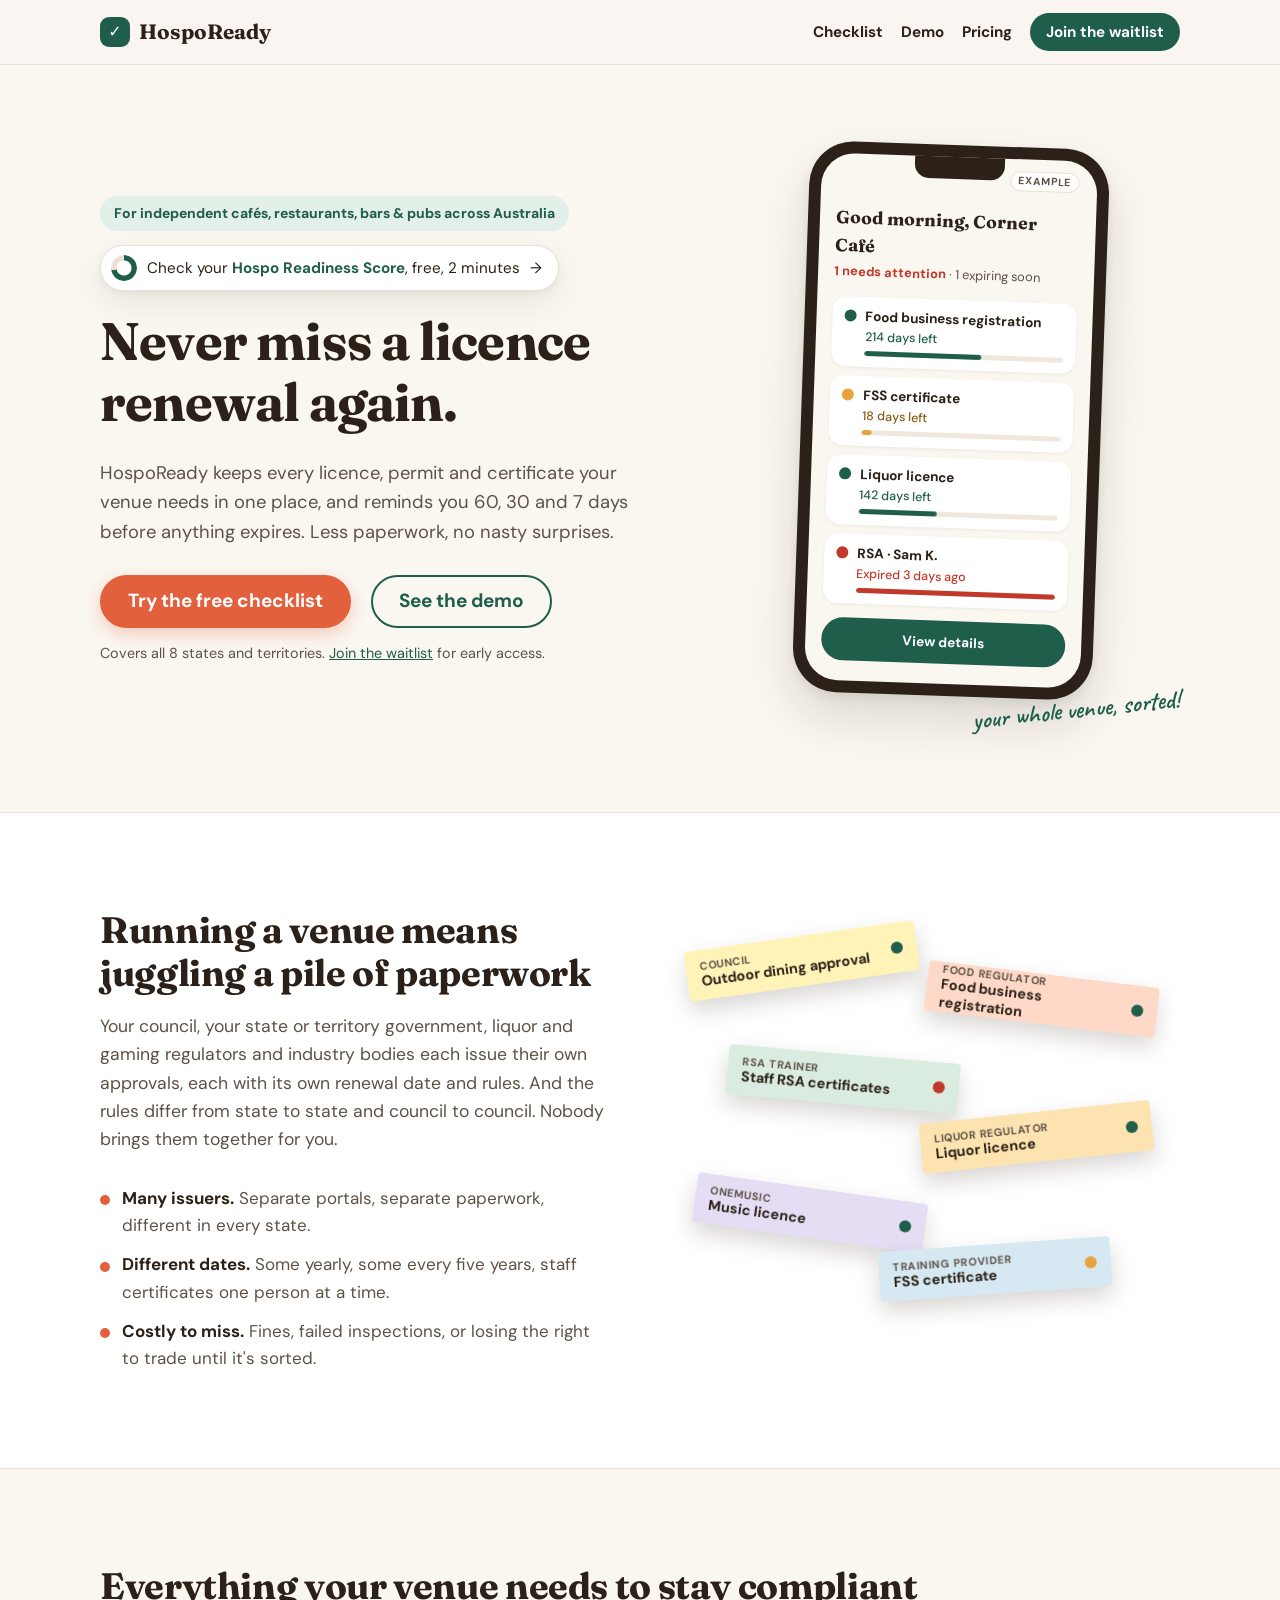
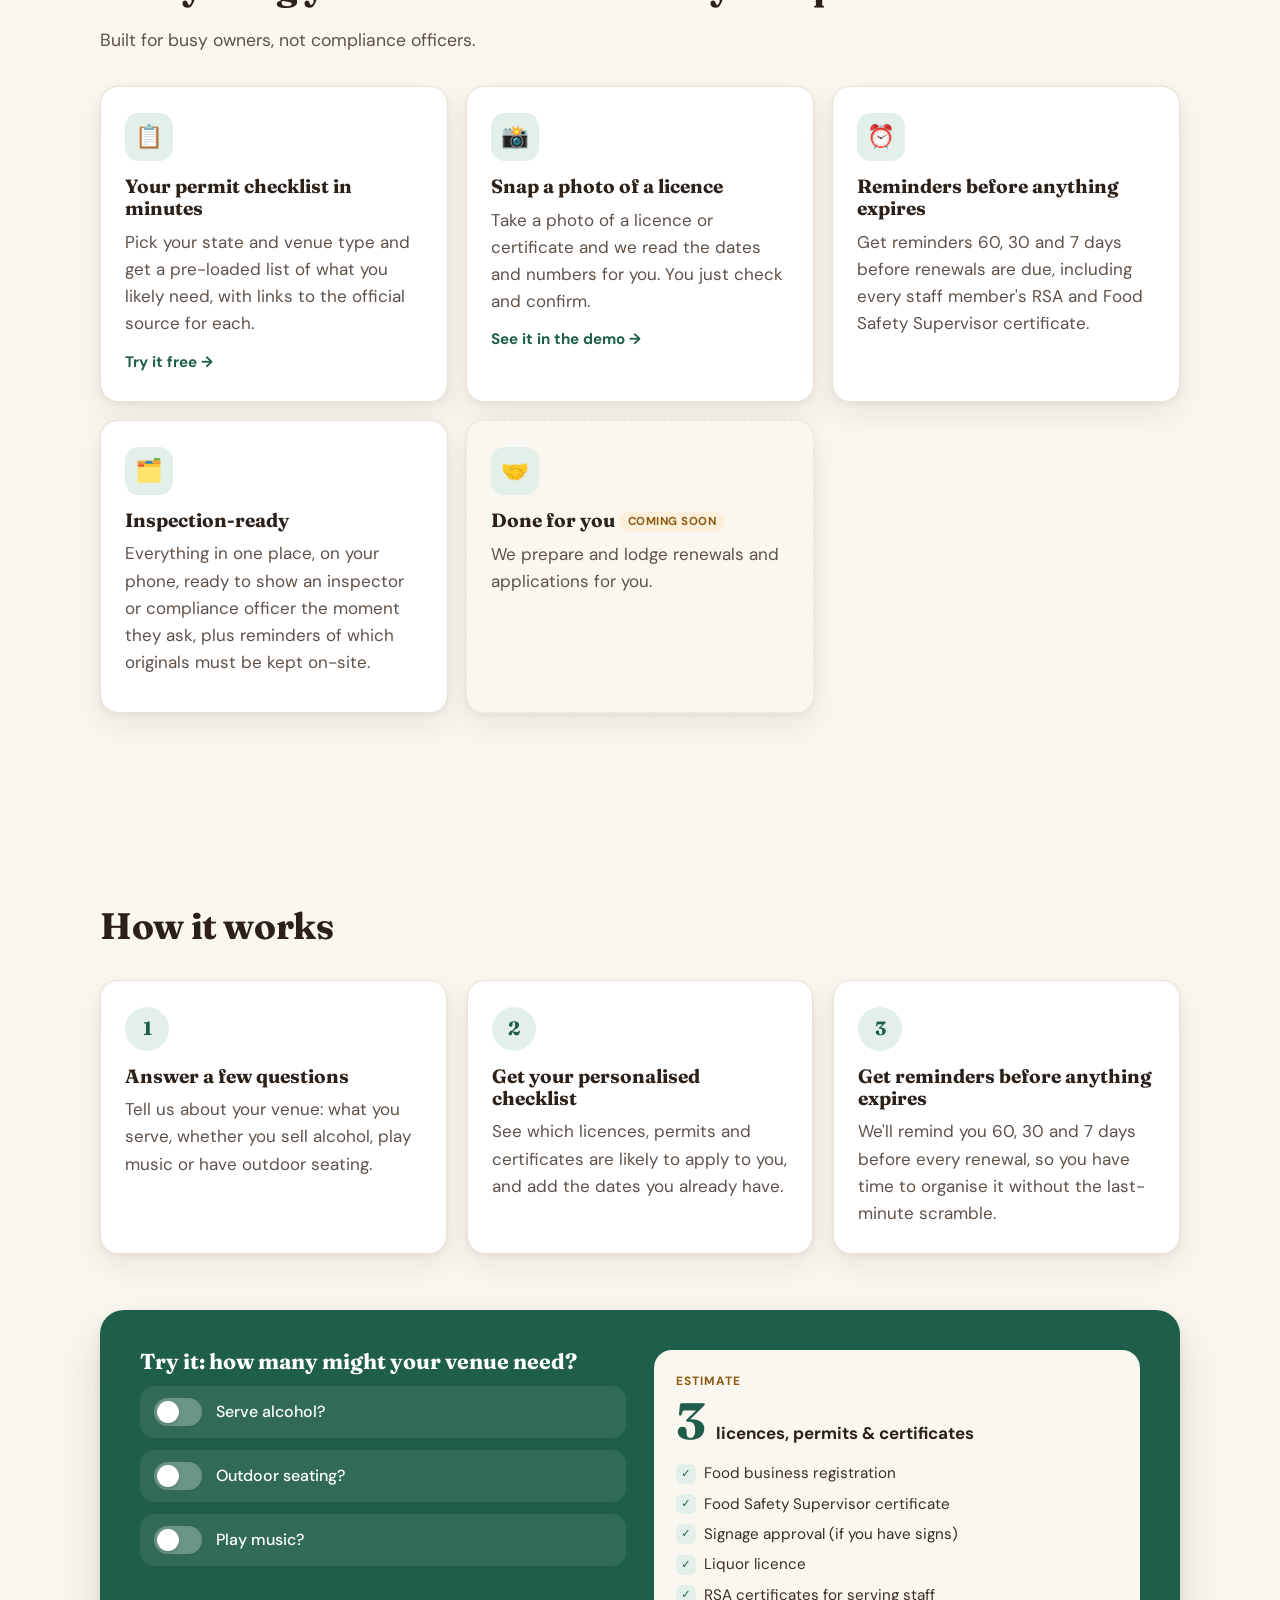
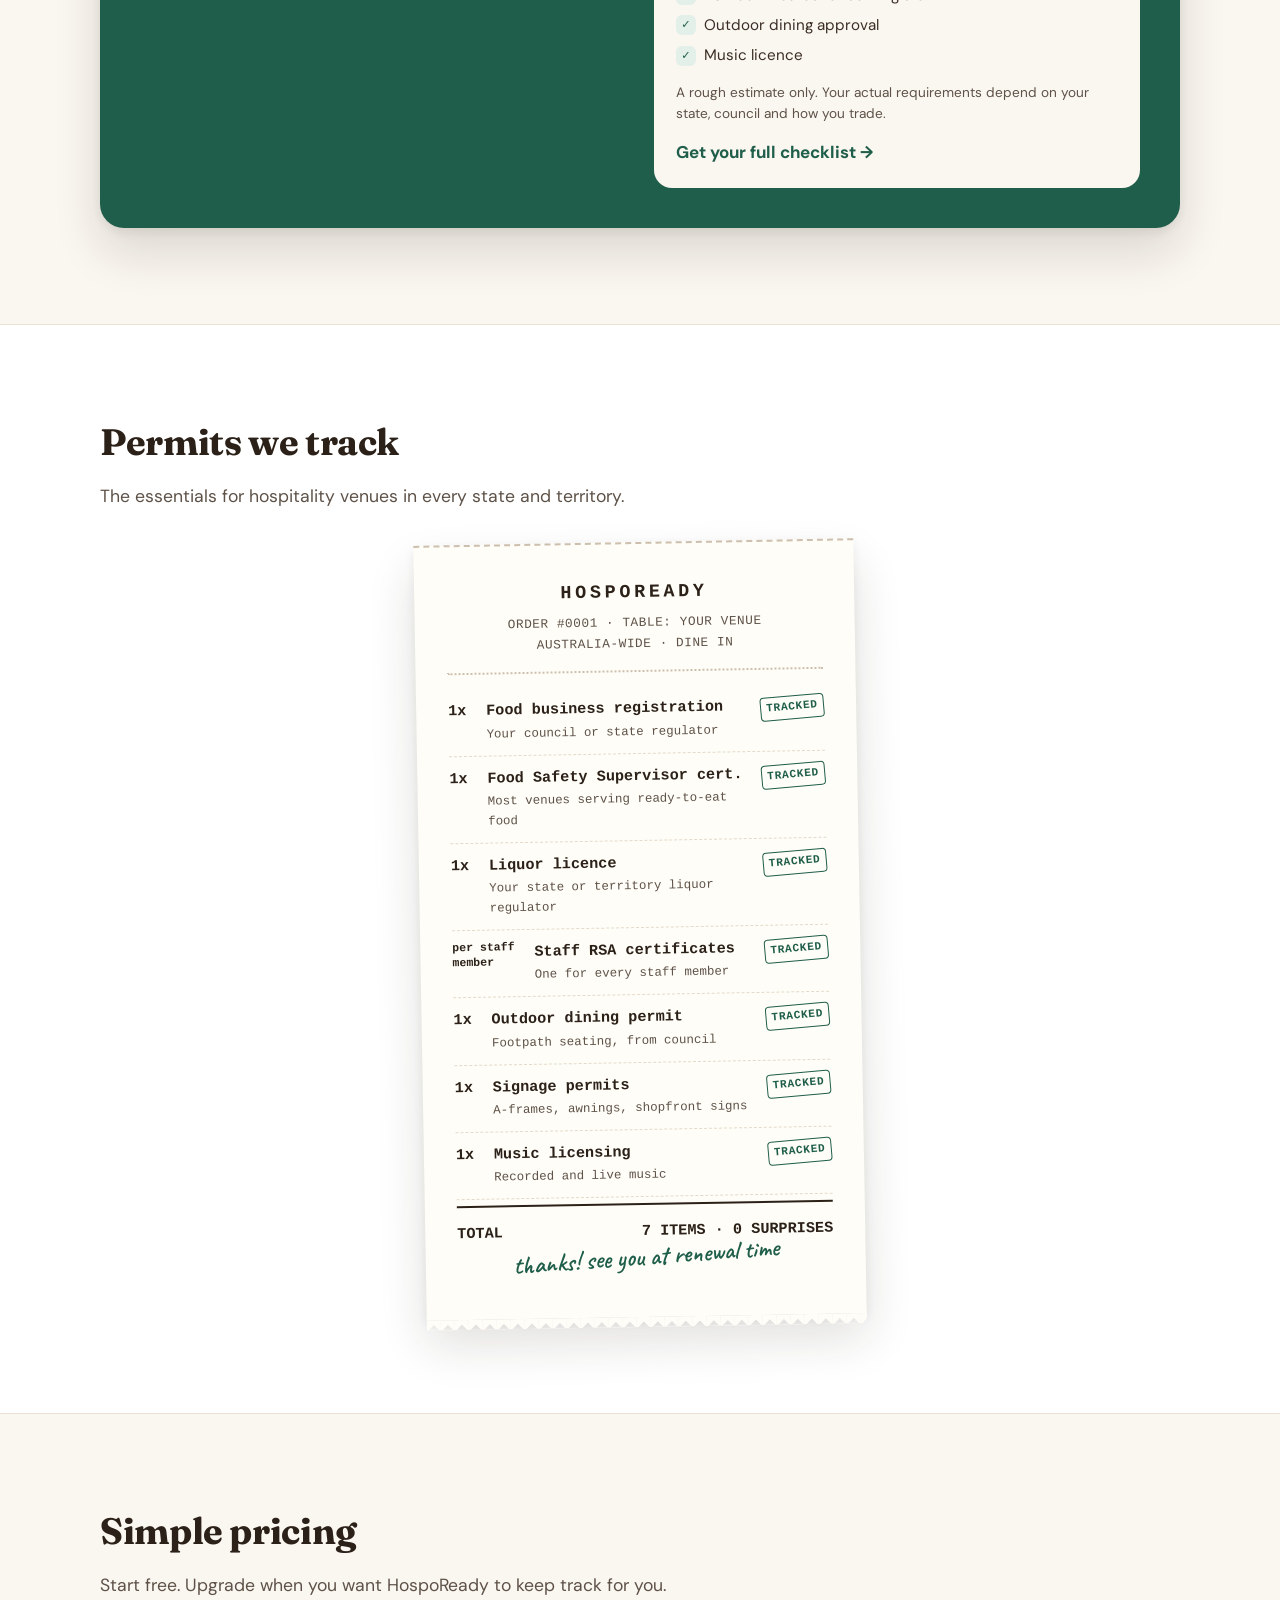
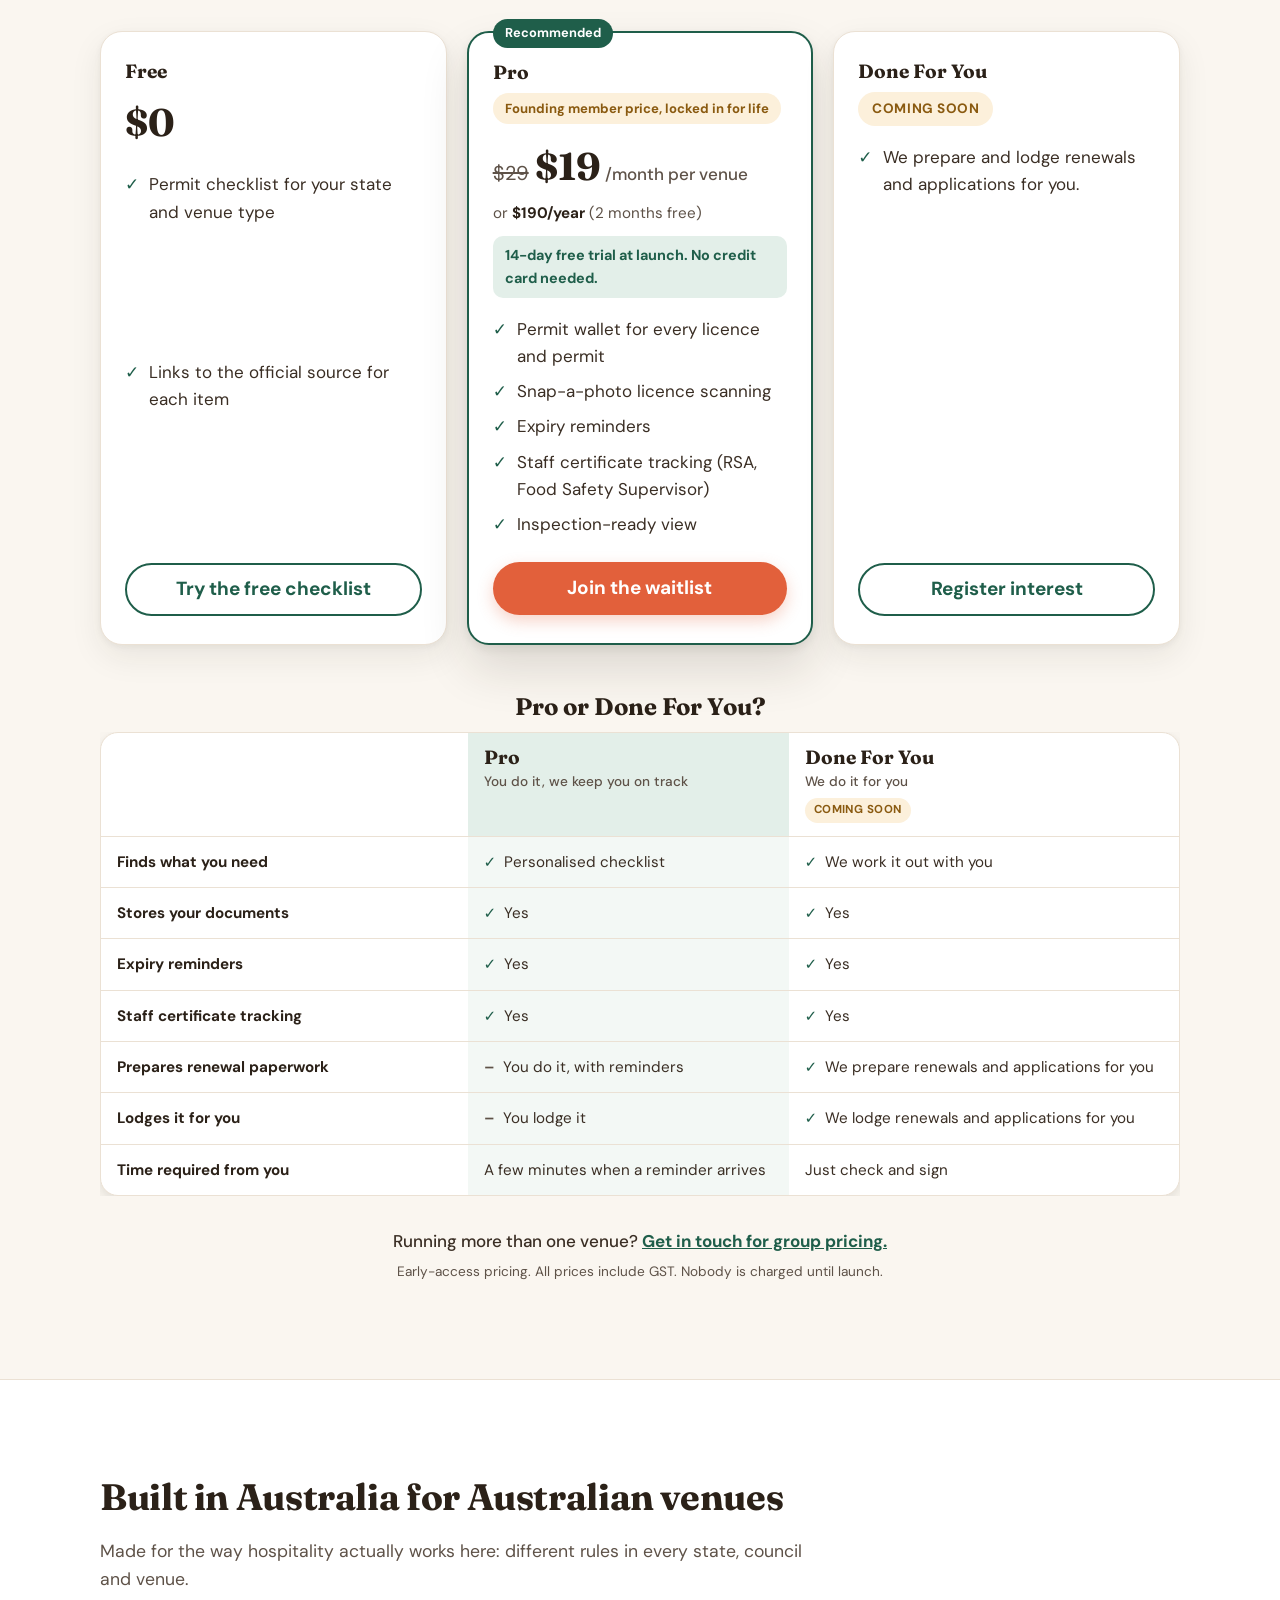
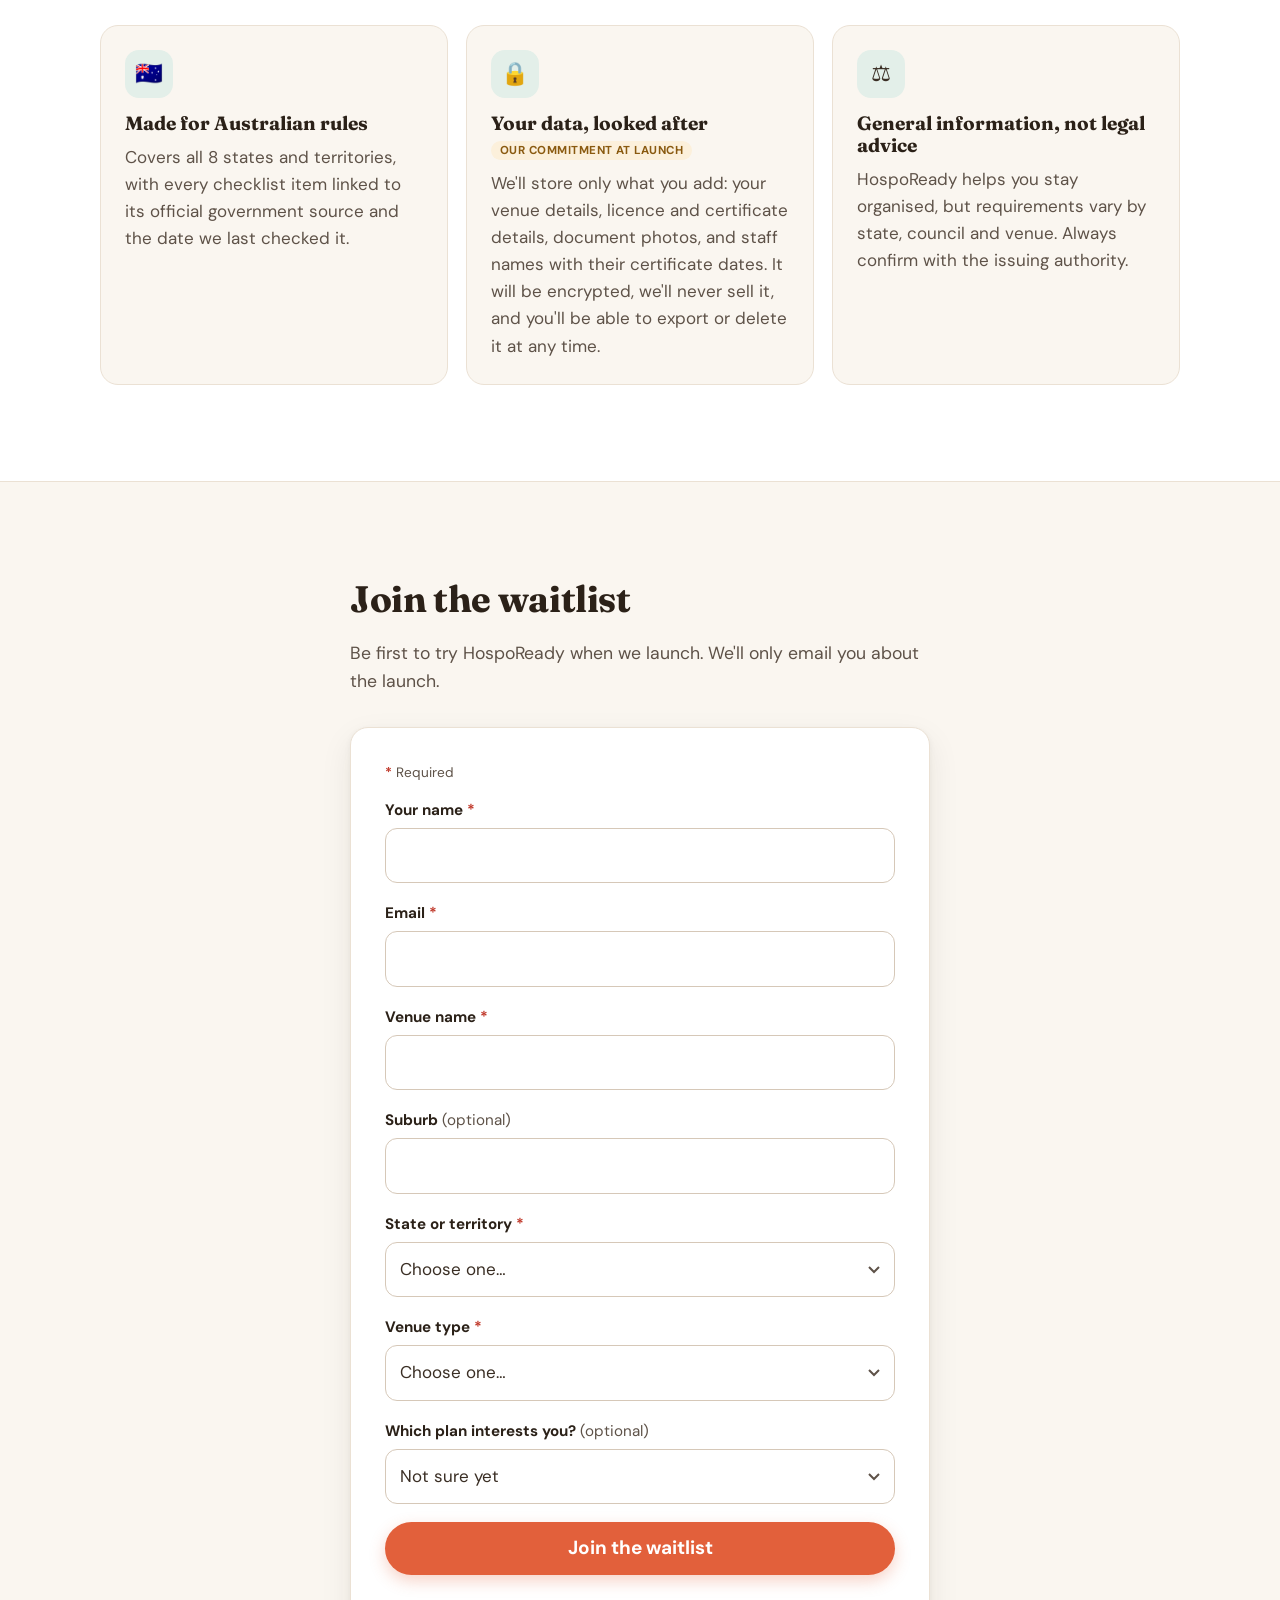
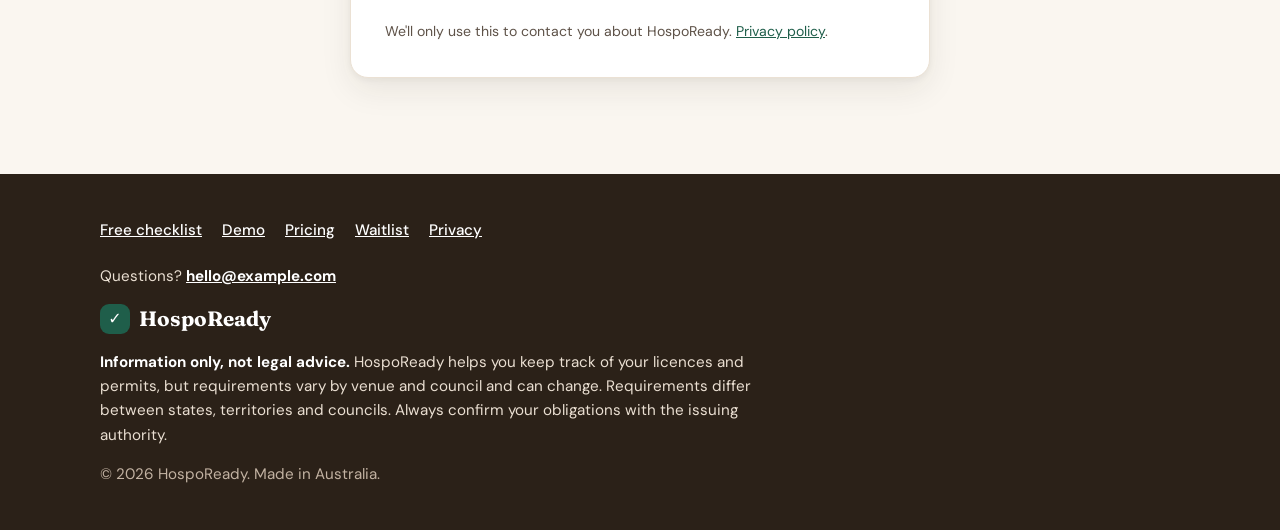
==== commit a8a18f01: "Polish copy, social previews and waitlist form; add privacy policy - Example tag on hero mock-up, cl" ====
--- a/index.html
+++ b/index.html
@@ -4,9 +4,22 @@
   <meta charset="utf-8">
   <meta name="viewport" content="width=device-width, initial-scale=1">
   <title>HospoReady – Never miss a licence renewal again</title>
-  <meta name="description" content="HospoReady keeps every licence, permit and certificate for your café, restaurant, bar or pub anywhere in Australia in one place, with reminders before anything expires.">
+  <meta name="description" content="Track every licence, permit and staff certificate for your café, restaurant, bar or pub in one place, with reminders before anything expires. All 8 Australian states and territories.">
+  <meta property="og:type" content="website">
+  <meta property="og:site_name" content="HospoReady">
   <meta property="og:title" content="HospoReady – Never miss a licence renewal again">
-  <meta property="og:description" content="All your venue's licences, permits and certificates in one place. Join the waitlist.">
+  <meta property="og:description" content="Track every licence, permit and staff certificate for your café, restaurant, bar or pub in one place, with reminders before anything expires. All 8 Australian states and territories.">
+  <meta property="og:url" content="https://tjzmendes10-ai.github.io/hospoready/">
+  <meta property="og:image" content="https://tjzmendes10-ai.github.io/hospoready/assets/img/og-image.png">
+  <meta property="og:image:width" content="1200">
+  <meta property="og:image:height" content="630">
+  <meta property="og:image:alt" content="HospoReady – Never miss a licence renewal again">
+  <meta property="og:locale" content="en_AU">
+  <meta name="twitter:card" content="summary_large_image">
+  <meta name="twitter:title" content="HospoReady – Never miss a licence renewal again">
+  <meta name="twitter:description" content="Track every licence, permit and staff certificate for your café, restaurant, bar or pub in one place, with reminders before anything expires. All 8 Australian states and territories.">
+  <meta name="twitter:image" content="https://tjzmendes10-ai.github.io/hospoready/assets/img/og-image.png">
+  <link rel="canonical" href="https://tjzmendes10-ai.github.io/hospoready/">
   <link rel="icon" href="data:image/svg+xml,<svg xmlns='http://www.w3.org/2000/svg' viewBox='0 0 100 100'><text y='.9em' font-size='90'>☕</text></svg>">
   <link rel="preconnect" href="https://fonts.googleapis.com">
   <link rel="preconnect" href="https://fonts.gstatic.com" crossorigin>
@@ -37,7 +50,7 @@
           <p class="eyebrow">For independent cafés, restaurants, bars &amp; pubs across Australia</p>
           <a href="checklist/" class="score-promo"><span class="score-promo-ring" aria-hidden="true"></span><span>Check your <strong>Hospo Readiness Score</strong>, free, 2 minutes</span><span aria-hidden="true">→</span></a>
           <h1>Never miss a licence renewal again.</h1>
-          <p class="lead">HospoReady keeps every licence, permit and certificate your venue needs in one place, and reminds you well before anything expires. Less paperwork, no nasty surprises.</p>
+          <p class="lead">HospoReady keeps every licence, permit and certificate your venue needs in one place, and reminds you 60, 30 and 7 days before anything expires. Less paperwork, no nasty surprises.</p>
           <div class="hero-actions" id="hero-cta">
             <a href="checklist/" class="btn">Try the free checklist</a>
             <a href="demo/" class="btn btn-secondary">See the demo</a>
@@ -49,6 +62,7 @@
           <div class="phone" role="img" aria-label="Example HospoReady dashboard showing four licences: food business registration current with 214 days left, Food Safety Supervisor certificate expiring in 18 days, liquor licence current with 142 days left, and one staff RSA certificate expired.">
             <div class="phone-notch" aria-hidden="true"></div>
             <div class="phone-screen" aria-hidden="true">
+              <span class="example-tag">Example</span>
               <p class="phone-hello">Good morning, Corner Café</p>
               <p class="phone-summary"><strong>1 needs attention</strong> · 1 expiring soon</p>
               <ul class="licences">
@@ -77,7 +91,7 @@
                   <span class="bar"><span></span></span>
                 </li>
               </ul>
-              <span class="phone-button">Renew Sam's RSA →</span>
+              <span class="phone-button">View details</span>
             </div>
           </div>
           <p class="scribble scribble-hero" aria-hidden="true">your whole venue, sorted!</p>
@@ -90,7 +104,7 @@
       <div class="container problem-inner">
         <div class="problem-copy reveal">
           <h2>Running a venue means juggling a pile of paperwork</h2>
-          <p class="section-lead">Your council, your state or territory government, the ATO and industry bodies each issue their own approvals, each with its own renewal date and rules. And the rules differ from state to state and council to council. Nobody brings them together for you.</p>
+          <p class="section-lead">Your council, your state or territory government, liquor and gaming regulators and industry bodies each issue their own approvals, each with its own renewal date and rules. And the rules differ from state to state and council to council. Nobody brings them together for you.</p>
           <ul class="pain-points">
             <li><strong>Many issuers.</strong> Separate portals, separate paperwork, different in every state.</li>
             <li><strong>Different dates.</strong> Some yearly, some every five years, staff certificates one person at a time.</li>
@@ -135,17 +149,17 @@
           <li class="feature reveal">
             <span class="feature-icon" aria-hidden="true">⏰</span>
             <h3>Reminders before anything expires</h3>
-            <p>Get a heads-up well before renewals are due, including every staff member's RSA and Food Safety Supervisor certificate.</p>
+            <p>Get reminders 60, 30 and 7 days before renewals are due, including every staff member's RSA and Food Safety Supervisor certificate.</p>
           </li>
           <li class="feature reveal">
             <span class="feature-icon" aria-hidden="true">🗂️</span>
             <h3>Inspection-ready</h3>
-            <p>Everything in one place, on your phone, ready to show an inspector or compliance officer the moment they ask.</p>
+            <p>Everything in one place, on your phone, ready to show an inspector or compliance officer the moment they ask, plus reminders of which originals must be kept on-site.</p>
           </li>
           <li class="feature feature-soon reveal">
             <span class="feature-icon" aria-hidden="true">🤝</span>
             <h3>Done for you <span class="soon-tag">Coming soon</span></h3>
-            <p>Hand it over. We'll prepare the renewal paperwork for you, so all you do is check and sign.</p>
+            <p>We prepare and lodge renewals and applications for you.</p>
           </li>
         </ul>
       </div>
@@ -164,12 +178,12 @@
           <li class="reveal">
             <span class="step-num" aria-hidden="true">2</span>
             <h3>Get your personalised checklist</h3>
-            <p>See exactly which licences, permits and certificates apply to you, and add the dates you already have.</p>
+            <p>See which licences, permits and certificates are likely to apply to you, and add the dates you already have.</p>
           </li>
           <li class="reveal">
             <span class="step-num" aria-hidden="true">3</span>
             <h3>Get reminders before anything expires</h3>
-            <p>We'll nudge you well ahead of every renewal, so you have time to organise it without the last-minute scramble.</p>
+            <p>We'll remind you 60, 30 and 7 days before every renewal, so you have time to organise it without the last-minute scramble.</p>
           </li>
         </ol>
 
@@ -230,7 +244,7 @@
             <li style="--i: 0"><span class="qty">1x</span><span class="item">Food business registration<small>Your council or state regulator</small></span><span class="status">TRACKED</span></li>
             <li style="--i: 1"><span class="qty">1x</span><span class="item">Food Safety Supervisor cert.<small>Most venues serving ready-to-eat food</small></span><span class="status">TRACKED</span></li>
             <li style="--i: 2"><span class="qty">1x</span><span class="item">Liquor licence<small>Your state or territory liquor regulator</small></span><span class="status">TRACKED</span></li>
-            <li style="--i: 3"><span class="qty">∞</span><span class="item">Staff RSA certificates<small>One for every staff member</small></span><span class="status">TRACKED</span></li>
+            <li style="--i: 3"><span class="qty qty-long">per staff member</span><span class="item">Staff RSA certificates<small>One for every staff member</small></span><span class="status">TRACKED</span></li>
             <li style="--i: 4"><span class="qty">1x</span><span class="item">Outdoor dining permit<small>Footpath seating, from council</small></span><span class="status">TRACKED</span></li>
             <li style="--i: 5"><span class="qty">1x</span><span class="item">Signage permits<small>A-frames, awnings, shopfront signs</small></span><span class="status">TRACKED</span></li>
             <li style="--i: 6"><span class="qty">1x</span><span class="item">Music licensing<small>Recorded and live music</small></span><span class="status">TRACKED</span></li>
@@ -263,8 +277,7 @@
             <h3>Pro</h3>
             <p class="founding-badge">Founding member price, locked in for life</p>
             <p class="price">
-              <span class="visually-hidden">Was </span><del class="was">$29</del>
-              <span class="visually-hidden">, now </span><span class="amount">$19</span><span class="per">/month per venue</span>
+              <span class="visually-hidden">Was </span><del class="was">$29</del><span class="visually-hidden">, now </span><span class="amount">$19</span><span class="per">/month per venue</span>
             </p>
             <p class="price-alt">or <strong>$190/year</strong> (2 months free)</p>
             <p class="trial-note">14-day free trial at launch. No credit card needed.</p>
@@ -294,8 +307,8 @@
               <thead>
                 <tr>
                   <th scope="col"><span class="visually-hidden">Feature</span></th>
-                  <th scope="col">Pro<span class="compare-sub">You do it, we keep you on track</span></th>
-                  <th scope="col">Done For You<span class="compare-sub">We do it for you <span class="soon-tag">Coming soon</span></span></th>
+                  <th scope="col"><span class="compare-plan">Pro</span><span class="compare-sub">You do it, we keep you on track</span></th>
+                  <th scope="col"><span class="compare-plan">Done For You</span><span class="compare-sub">We do it for you</span><span class="soon-tag compare-soon">Coming soon</span></th>
                 </tr>
               </thead>
               <tbody>
@@ -303,8 +316,8 @@
                 <tr><th scope="row">Stores your documents</th><td><span class="yes" aria-hidden="true">✓</span> Yes</td><td><span class="yes" aria-hidden="true">✓</span> Yes</td></tr>
                 <tr><th scope="row">Expiry reminders</th><td><span class="yes" aria-hidden="true">✓</span> Yes</td><td><span class="yes" aria-hidden="true">✓</span> Yes</td></tr>
                 <tr><th scope="row">Staff certificate tracking</th><td><span class="yes" aria-hidden="true">✓</span> Yes</td><td><span class="yes" aria-hidden="true">✓</span> Yes</td></tr>
-                <tr><th scope="row">Prepares renewal paperwork</th><td><span class="no" aria-hidden="true">–</span> You do it, with reminders</td><td><span class="yes" aria-hidden="true">✓</span> We prepare it</td></tr>
-                <tr><th scope="row">Lodges it for you</th><td><span class="no" aria-hidden="true">–</span> You lodge it</td><td><span class="yes" aria-hidden="true">✓</span> We lodge it once you approve</td></tr>
+                <tr><th scope="row">Prepares renewal paperwork</th><td><span class="no" aria-hidden="true">–</span> You do it, with reminders</td><td><span class="yes" aria-hidden="true">✓</span> We prepare renewals and applications for you</td></tr>
+                <tr><th scope="row">Lodges it for you</th><td><span class="no" aria-hidden="true">–</span> You lodge it</td><td><span class="yes" aria-hidden="true">✓</span> We lodge renewals and applications for you</td></tr>
                 <tr><th scope="row">Time required from you</th><td>A few minutes when a reminder arrives</td><td>Just check and sign</td></tr>
               </tbody>
             </table>
@@ -364,24 +377,25 @@
           ================================================================
         -->
         <form id="waitlist-form" class="form reveal" action="https://formspree.io/f/YOUR_FORM_ID" method="POST" novalidate>
-          <div class="field">
-            <label for="name">Your name</label>
+          <p class="req-note"><span class="req" aria-hidden="true">*</span> Required</p>
+          <div class="field">
+            <label for="name">Your name <span class="req" aria-hidden="true">*</span></label>
             <input id="name" name="name" type="text" autocomplete="name" required>
           </div>
           <div class="field">
-            <label for="email">Email</label>
+            <label for="email">Email <span class="req" aria-hidden="true">*</span></label>
             <input id="email" name="email" type="email" autocomplete="email" required>
           </div>
           <div class="field">
-            <label for="venue">Venue name</label>
+            <label for="venue">Venue name <span class="req" aria-hidden="true">*</span></label>
             <input id="venue" name="venue_name" type="text" autocomplete="organization" required>
           </div>
           <div class="field">
-            <label for="suburb">Suburb</label>
-            <input id="suburb" name="suburb" type="text" autocomplete="address-level2" required>
-          </div>
-          <div class="field">
-            <label for="state">State or territory</label>
+            <label for="suburb">Suburb <span class="optional">(optional)</span></label>
+            <input id="suburb" name="suburb" type="text" autocomplete="address-level2">
+          </div>
+          <div class="field">
+            <label for="state">State or territory <span class="req" aria-hidden="true">*</span></label>
             <select id="state" name="state" required>
               <option value="" disabled selected>Choose one…</option>
               <option value="NSW">New South Wales</option>
@@ -395,7 +409,7 @@
             </select>
           </div>
           <div class="field">
-            <label for="venue-type">Venue type</label>
+            <label for="venue-type">Venue type <span class="req" aria-hidden="true">*</span></label>
             <select id="venue-type" name="venue_type" required>
               <option value="" disabled selected>Choose one…</option>
               <option>Café</option>
@@ -420,6 +434,7 @@
           <input type="hidden" name="_subject" value="New HospoReady waitlist signup">
           <button type="submit" class="btn btn-full">Join the waitlist</button>
           <p class="form-status" role="status" aria-live="polite"></p>
+          <p class="form-note">We'll only use this to contact you about HospoReady. <a href="privacy/">Privacy policy</a>.</p>
         </form>
       </div>
     </section>
@@ -438,7 +453,10 @@
         <a href="demo/">Demo</a>
         <a href="#pricing">Pricing</a>
         <a href="#waitlist">Waitlist</a>
+        <a href="privacy/">Privacy</a>
       </nav>
+      <!-- PLACEHOLDER EMAIL: change hello@example.com below to your real address -->
+      <p class="footer-contact">Questions? <a href="mailto:hello@example.com">hello@example.com</a></p>
       <p class="logo footer-logo"><span class="logo-mark" aria-hidden="true">✓</span> <span class="brand-name">HospoReady</span></p>
       <p class="disclaimer"><strong>Information only, not legal advice.</strong> HospoReady helps you keep track of your licences and permits, but requirements vary by venue and council and can change. Requirements differ between states, territories and councils. Always confirm your obligations with the issuing authority.</p>
       <p class="copyright">© <span id="year">2026</span> HospoReady. Made in Australia.</p>
--- a/assets/css/style.css
+++ b/assets/css/style.css
@@ -1362,3 +1362,46 @@
 @media print {
   .readiness .results-actions, .have-it { display: none !important; }
 }
+
+/* Polish: example tag, comparison headers */
+.phone-screen { position: relative; padding-top: 50px; }
+.example-tag {
+  position: absolute;
+  top: 12px;
+  right: 18px;
+  line-height: 1.3;
+  font-size: 0.65rem;
+  font-weight: 700;
+  letter-spacing: 0.08em;
+  text-transform: uppercase;
+  color: var(--muted);
+  background: rgba(255, 255, 255, 0.85);
+  border: 1px solid var(--line);
+  padding: 2px 7px;
+  border-radius: 999px;
+}
+.compare-table thead th { vertical-align: top; }
+.compare-plan { display: block; font-family: var(--font-head); font-weight: 700; line-height: 1.15; }
+.compare-table .compare-sub { line-height: 1.3; }
+.compare-soon { display: inline-block; margin-top: 6px; white-space: nowrap; font-size: 0.62rem; padding: 2px 7px; }
+@media (min-width: 720px) { .compare-soon { font-size: 0.72rem; padding: 3px 9px; } }
+.price .was { text-decoration-line: line-through; }
+
+/* Waitlist form: required marks and privacy note */
+.req { color: var(--red); font-weight: 700; }
+.req-note { font-size: 0.85rem; color: var(--muted); margin: 0 0 14px; }
+.form-note { font-size: 0.88rem; color: var(--muted); margin: 10px 0 0; }
+
+/* Footer contact */
+.footer-contact { margin-bottom: 14px; }
+.footer-contact a { color: #fff; font-weight: 700; }
+
+/* Docket: wider quantity for "per staff member" */
+.docket-items li { grid-template-columns: minmax(30px, auto) 1fr auto; }
+.docket .qty-long { max-width: 74px; font-size: 0.72rem; line-height: 1.25; }
+
+/* Long-form text pages (privacy) */
+.prose h2 { font-size: 1.45rem; margin-top: 1.6em; }
+.prose h2:first-child { margin-top: 0; }
+.prose ul { padding-left: 1.2em; margin: 0 0 1em; }
+.prose li { margin-bottom: 0.35em; }
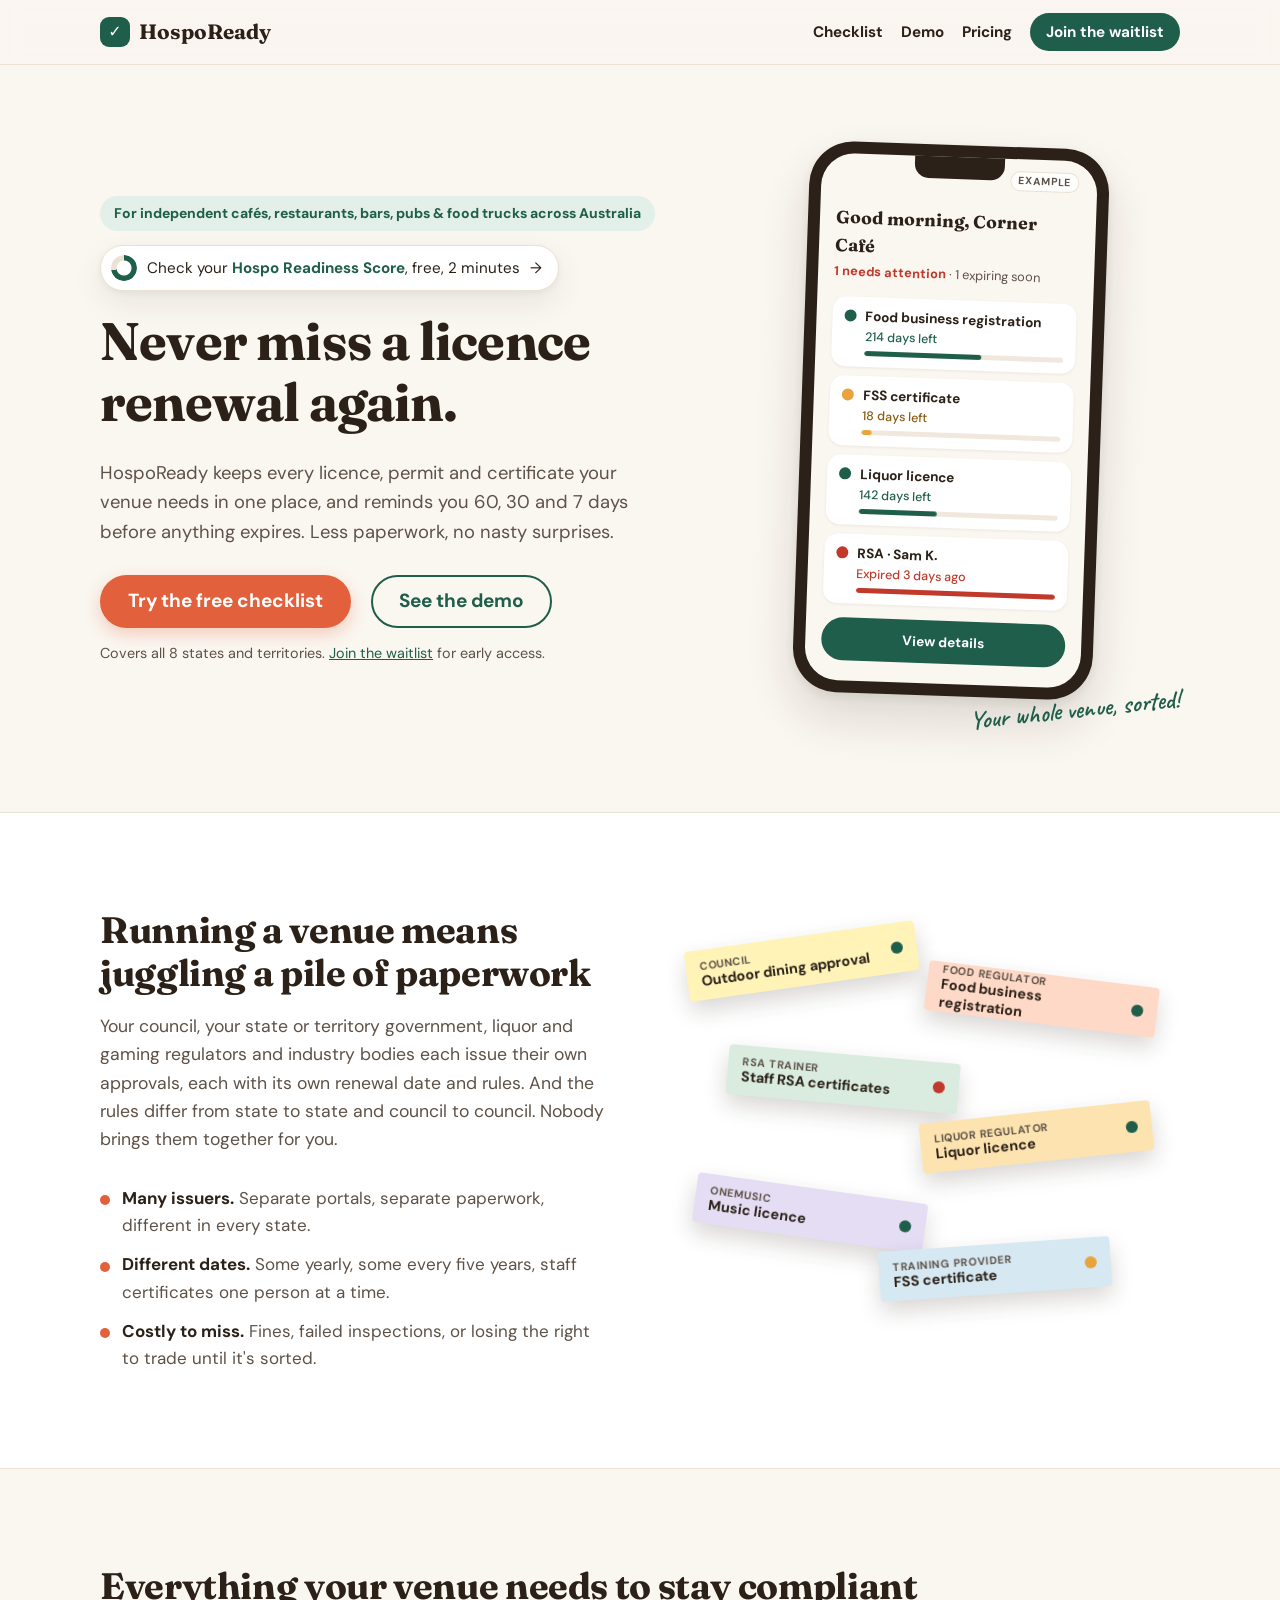
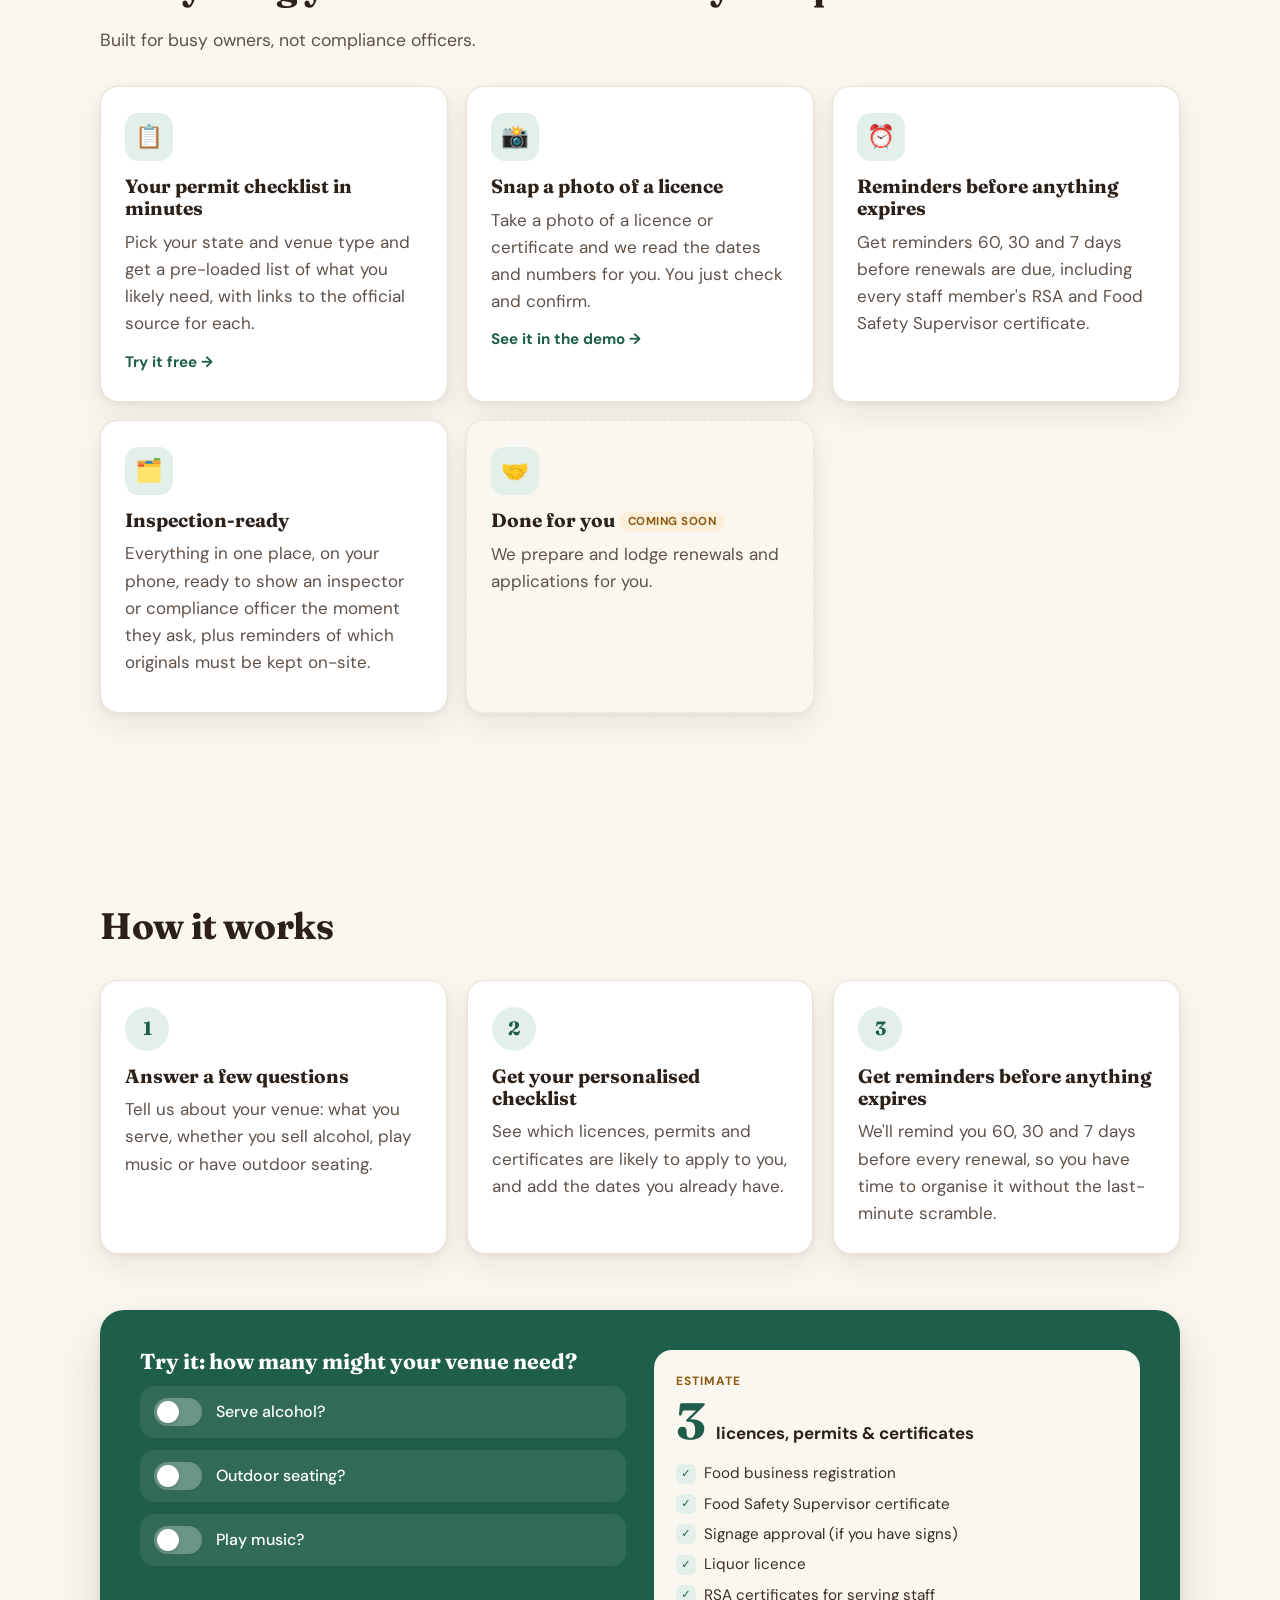
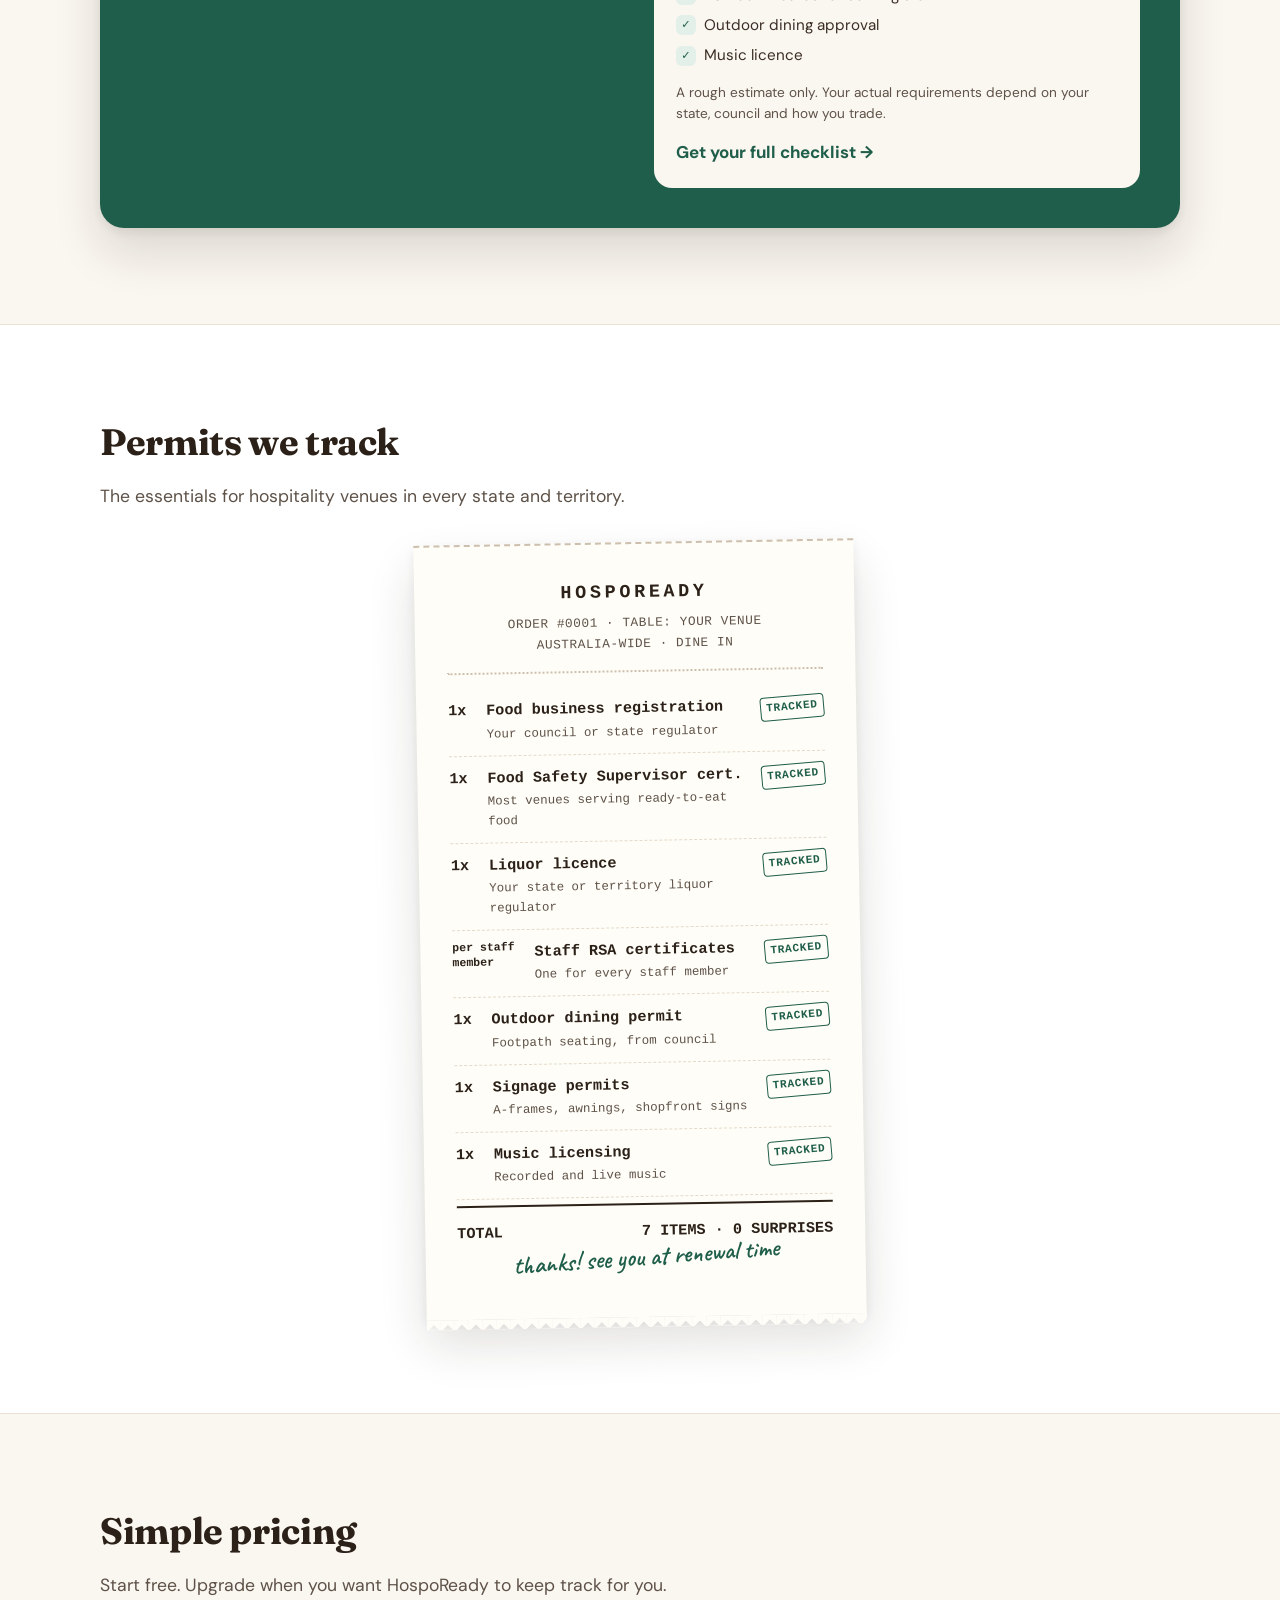
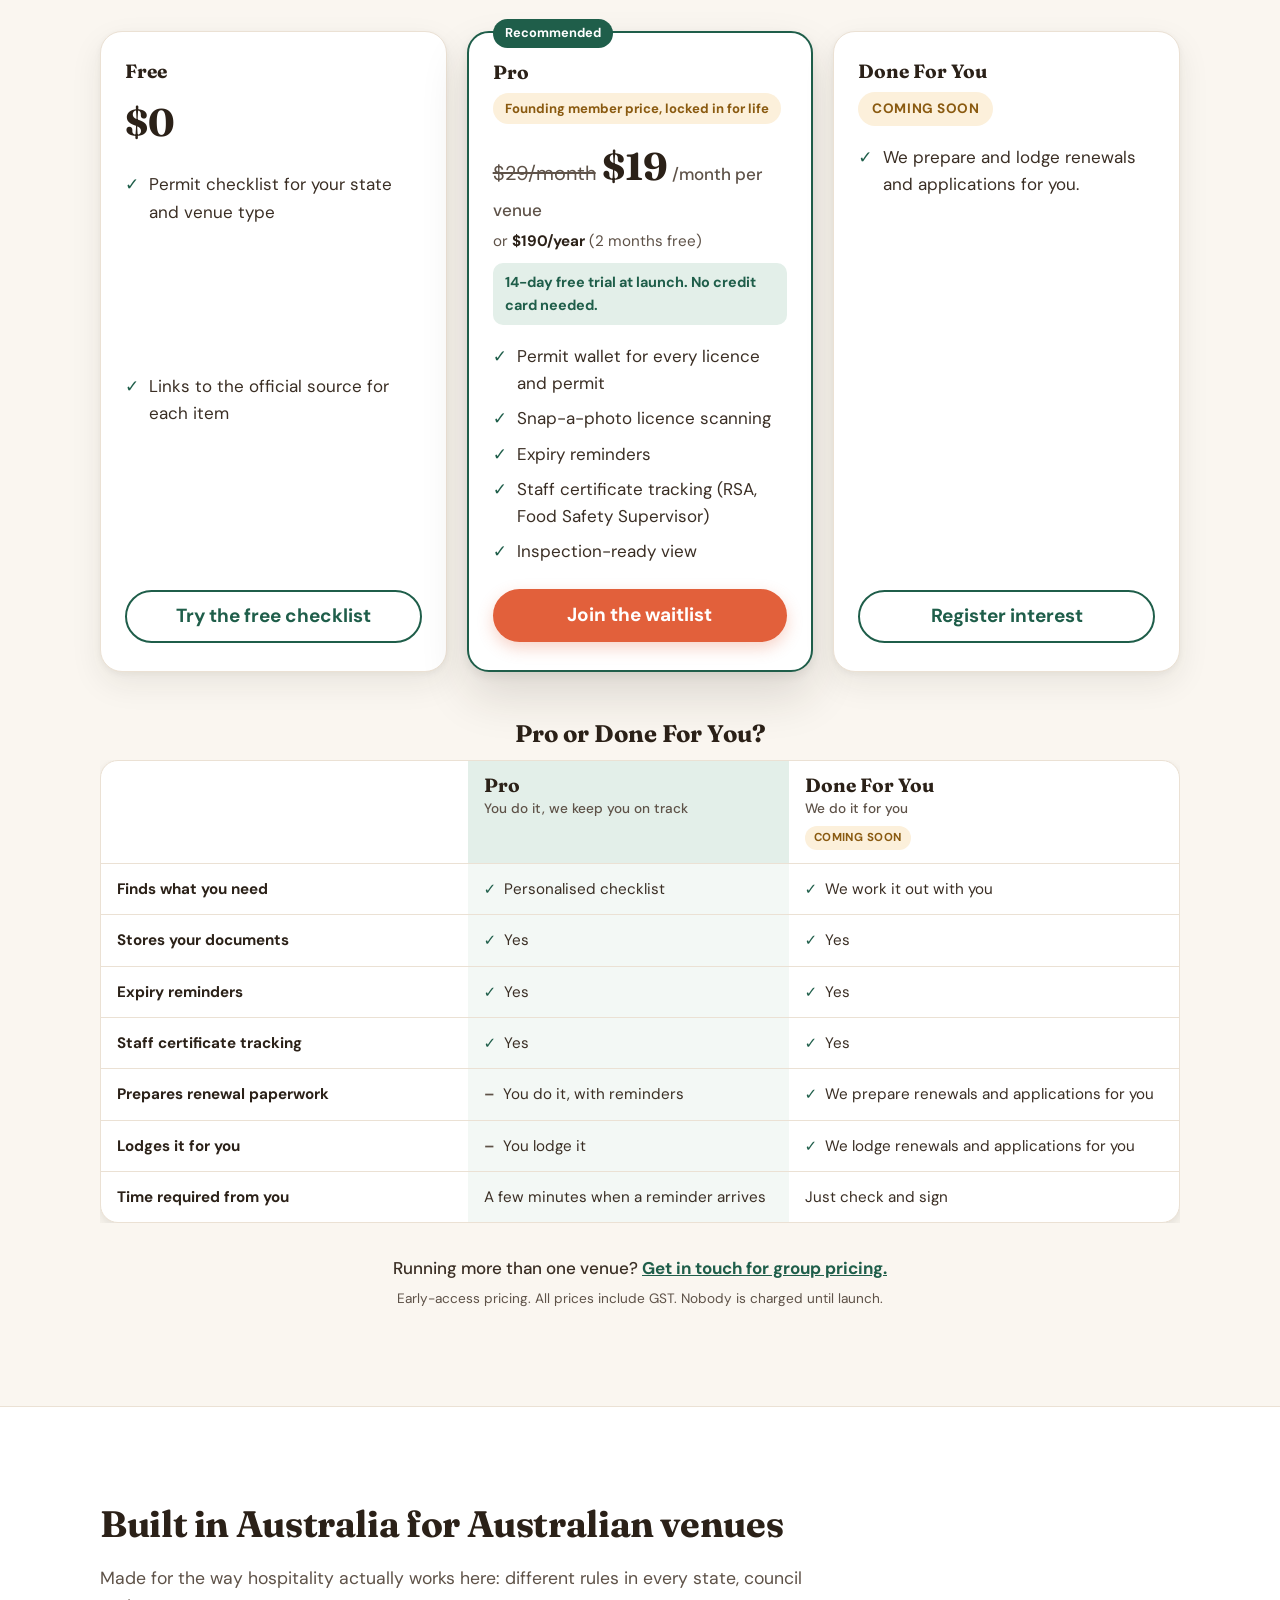
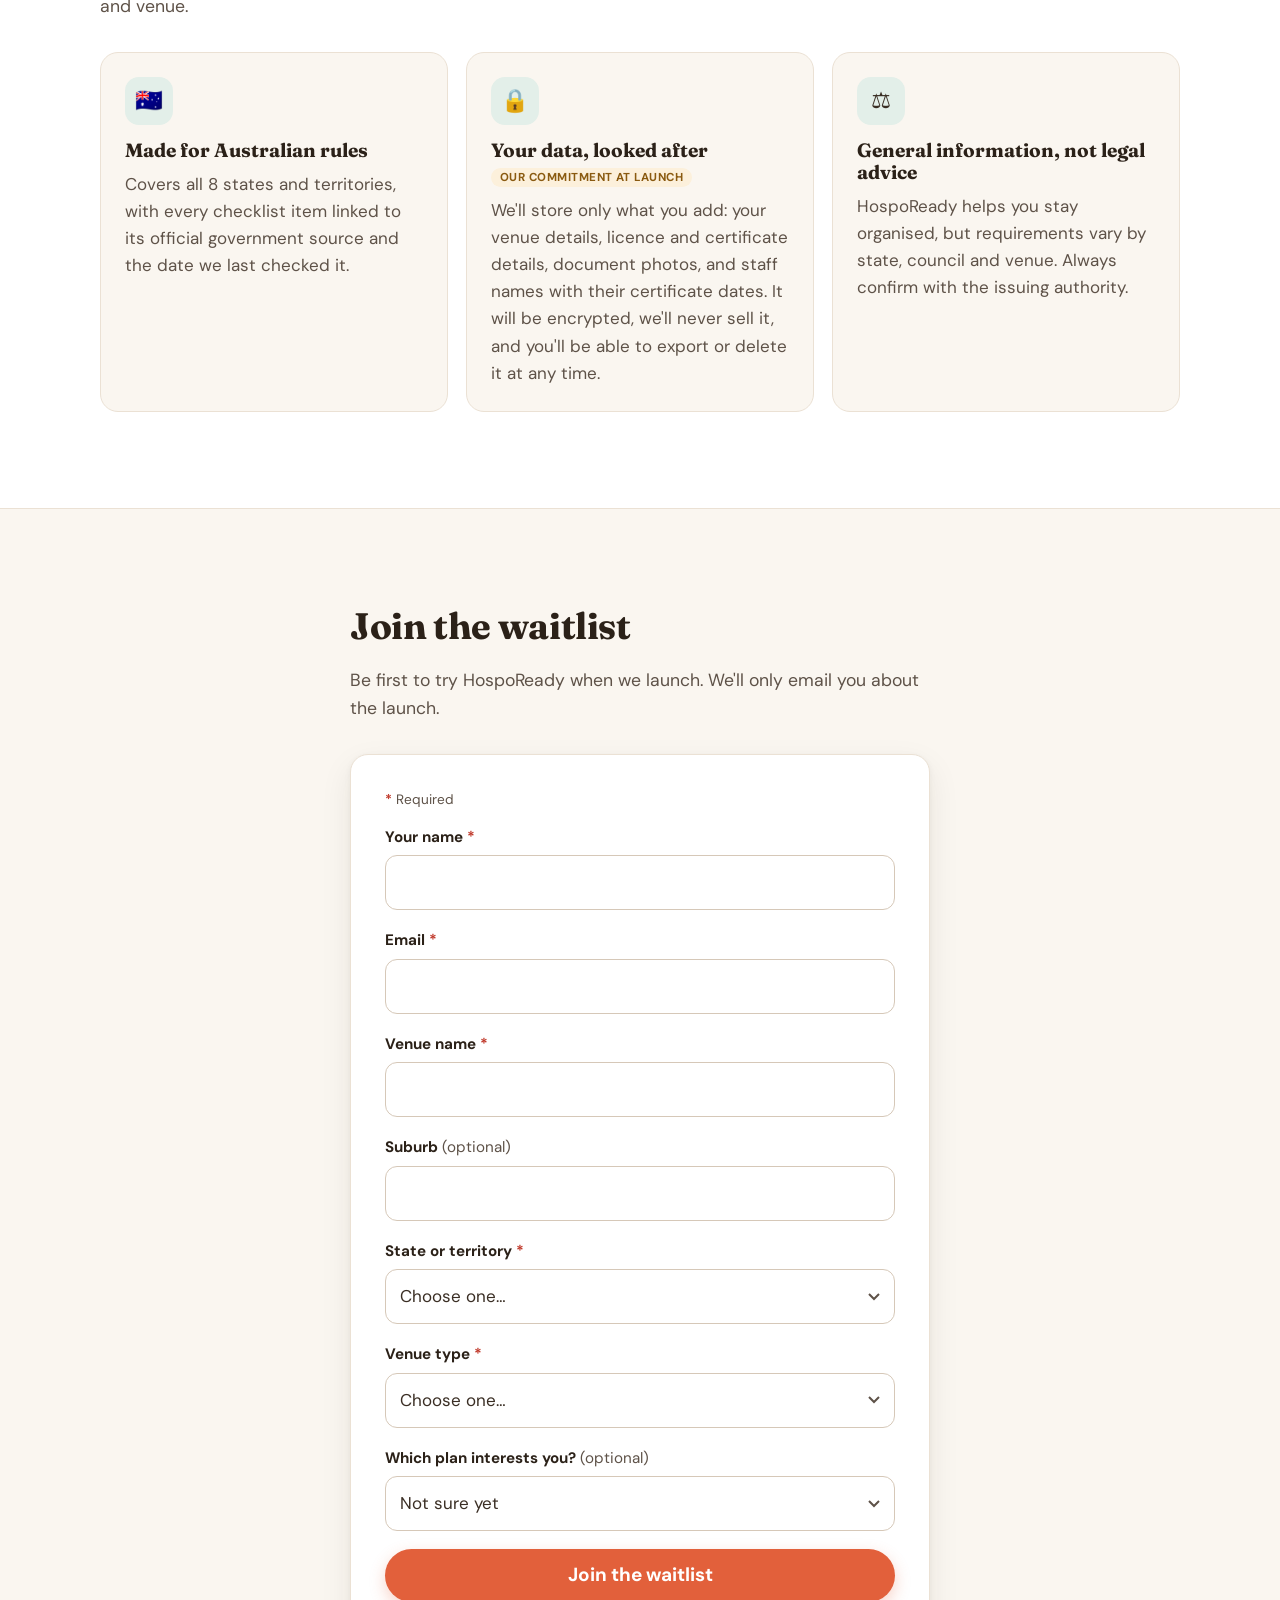
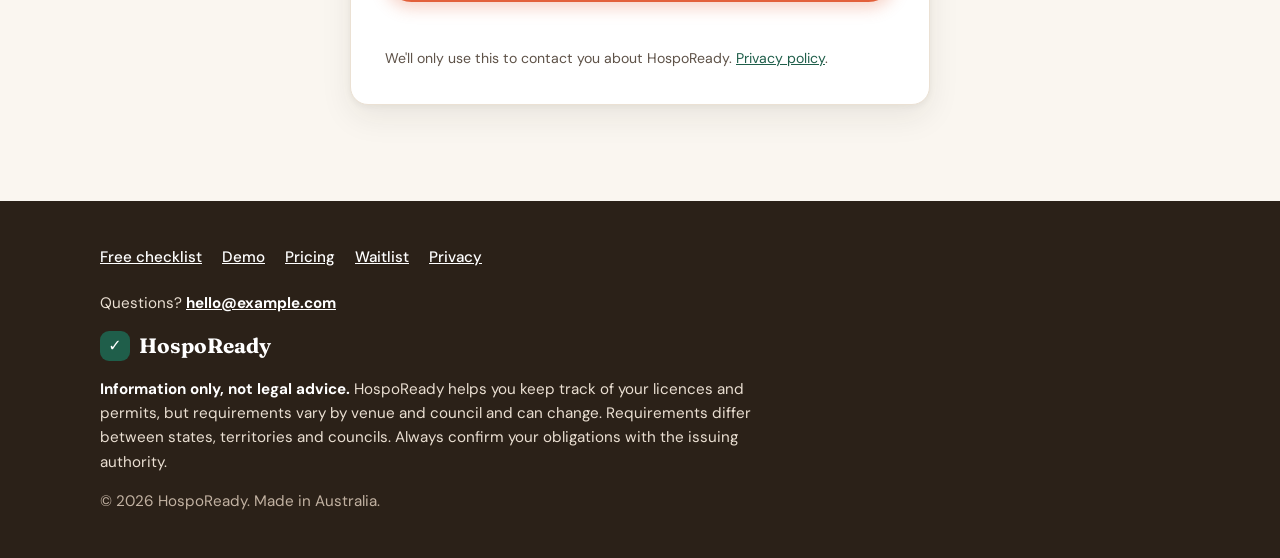
==== commit 5331c7f4: "Centralise contact email, move OG image to site root, small copy fixes - Contact email set once in a" ====
--- a/index.html
+++ b/index.html
@@ -4,21 +4,21 @@
   <meta charset="utf-8">
   <meta name="viewport" content="width=device-width, initial-scale=1">
   <title>HospoReady – Never miss a licence renewal again</title>
-  <meta name="description" content="Track every licence, permit and staff certificate for your café, restaurant, bar or pub in one place, with reminders before anything expires. All 8 Australian states and territories.">
+  <meta name="description" content="Track every licence, permit and staff certificate for your café, restaurant, bar, pub or food truck in one place, with reminders before anything expires. All 8 Australian states and territories.">
   <meta property="og:type" content="website">
   <meta property="og:site_name" content="HospoReady">
   <meta property="og:title" content="HospoReady – Never miss a licence renewal again">
-  <meta property="og:description" content="Track every licence, permit and staff certificate for your café, restaurant, bar or pub in one place, with reminders before anything expires. All 8 Australian states and territories.">
+  <meta property="og:description" content="Track every licence, permit and staff certificate for your café, restaurant, bar, pub or food truck in one place, with reminders before anything expires. All 8 Australian states and territories.">
   <meta property="og:url" content="https://tjzmendes10-ai.github.io/hospoready/">
-  <meta property="og:image" content="https://tjzmendes10-ai.github.io/hospoready/assets/img/og-image.png">
+  <meta property="og:image" content="https://tjzmendes10-ai.github.io/hospoready/og-image.png">
   <meta property="og:image:width" content="1200">
   <meta property="og:image:height" content="630">
   <meta property="og:image:alt" content="HospoReady – Never miss a licence renewal again">
   <meta property="og:locale" content="en_AU">
   <meta name="twitter:card" content="summary_large_image">
   <meta name="twitter:title" content="HospoReady – Never miss a licence renewal again">
-  <meta name="twitter:description" content="Track every licence, permit and staff certificate for your café, restaurant, bar or pub in one place, with reminders before anything expires. All 8 Australian states and territories.">
-  <meta name="twitter:image" content="https://tjzmendes10-ai.github.io/hospoready/assets/img/og-image.png">
+  <meta name="twitter:description" content="Track every licence, permit and staff certificate for your café, restaurant, bar, pub or food truck in one place, with reminders before anything expires. All 8 Australian states and territories.">
+  <meta name="twitter:image" content="https://tjzmendes10-ai.github.io/hospoready/og-image.png">
   <link rel="canonical" href="https://tjzmendes10-ai.github.io/hospoready/">
   <link rel="icon" href="data:image/svg+xml,<svg xmlns='http://www.w3.org/2000/svg' viewBox='0 0 100 100'><text y='.9em' font-size='90'>☕</text></svg>">
   <link rel="preconnect" href="https://fonts.googleapis.com">
@@ -47,7 +47,7 @@
     <section class="hero">
       <div class="container hero-inner">
         <div class="hero-copy reveal">
-          <p class="eyebrow">For independent cafés, restaurants, bars &amp; pubs across Australia</p>
+          <p class="eyebrow">For independent cafés, restaurants, bars, pubs &amp; food trucks across Australia</p>
           <a href="checklist/" class="score-promo"><span class="score-promo-ring" aria-hidden="true"></span><span>Check your <strong>Hospo Readiness Score</strong>, free, 2 minutes</span><span aria-hidden="true">→</span></a>
           <h1>Never miss a licence renewal again.</h1>
           <p class="lead">HospoReady keeps every licence, permit and certificate your venue needs in one place, and reminds you 60, 30 and 7 days before anything expires. Less paperwork, no nasty surprises.</p>
@@ -94,7 +94,7 @@
               <span class="phone-button">View details</span>
             </div>
           </div>
-          <p class="scribble scribble-hero" aria-hidden="true">your whole venue, sorted!</p>
+          <p class="scribble scribble-hero" aria-hidden="true">Your whole venue, sorted!</p>
         </div>
       </div>
     </section>
@@ -277,7 +277,7 @@
             <h3>Pro</h3>
             <p class="founding-badge">Founding member price, locked in for life</p>
             <p class="price">
-              <span class="visually-hidden">Was </span><del class="was">$29</del><span class="visually-hidden">, now </span><span class="amount">$19</span><span class="per">/month per venue</span>
+              <span class="visually-hidden">Was </span><del class="was">$29/month</del><span class="visually-hidden">, now </span><span class="amount">$19</span><span class="per">/month per venue</span>
             </p>
             <p class="price-alt">or <strong>$190/year</strong> (2 months free)</p>
             <p class="trial-note">14-day free trial at launch. No credit card needed.</p>
@@ -324,8 +324,7 @@
           </div>
         </div>
 
-        <!-- PLACEHOLDER EMAIL: change hello@example.com below to your real address -->
-        <p class="group-pricing reveal">Running more than one venue? <a href="mailto:hello@example.com?subject=HospoReady%20group%20pricing">Get in touch for group pricing.</a></p>
+          <p class="group-pricing reveal">Running more than one venue? <a data-contact-email data-email-subject="HospoReady group pricing" data-keep-text>Get in touch for group pricing.</a></p>
         <p class="price-smallprint">Early-access pricing. All prices include GST. Nobody is charged until launch.</p>
       </div>
     </section>
@@ -455,14 +454,14 @@
         <a href="#waitlist">Waitlist</a>
         <a href="privacy/">Privacy</a>
       </nav>
-      <!-- PLACEHOLDER EMAIL: change hello@example.com below to your real address -->
-      <p class="footer-contact">Questions? <a href="mailto:hello@example.com">hello@example.com</a></p>
+      <p class="footer-contact">Questions? <a data-contact-email>email us</a></p>
       <p class="logo footer-logo"><span class="logo-mark" aria-hidden="true">✓</span> <span class="brand-name">HospoReady</span></p>
       <p class="disclaimer"><strong>Information only, not legal advice.</strong> HospoReady helps you keep track of your licences and permits, but requirements vary by venue and council and can change. Requirements differ between states, territories and councils. Always confirm your obligations with the issuing authority.</p>
       <p class="copyright">© <span id="year">2026</span> HospoReady. Made in Australia.</p>
     </div>
   </footer>
 
+  <script src="assets/js/site-config.js"></script>
   <script src="assets/js/main.js"></script>
 </body>
 </html>
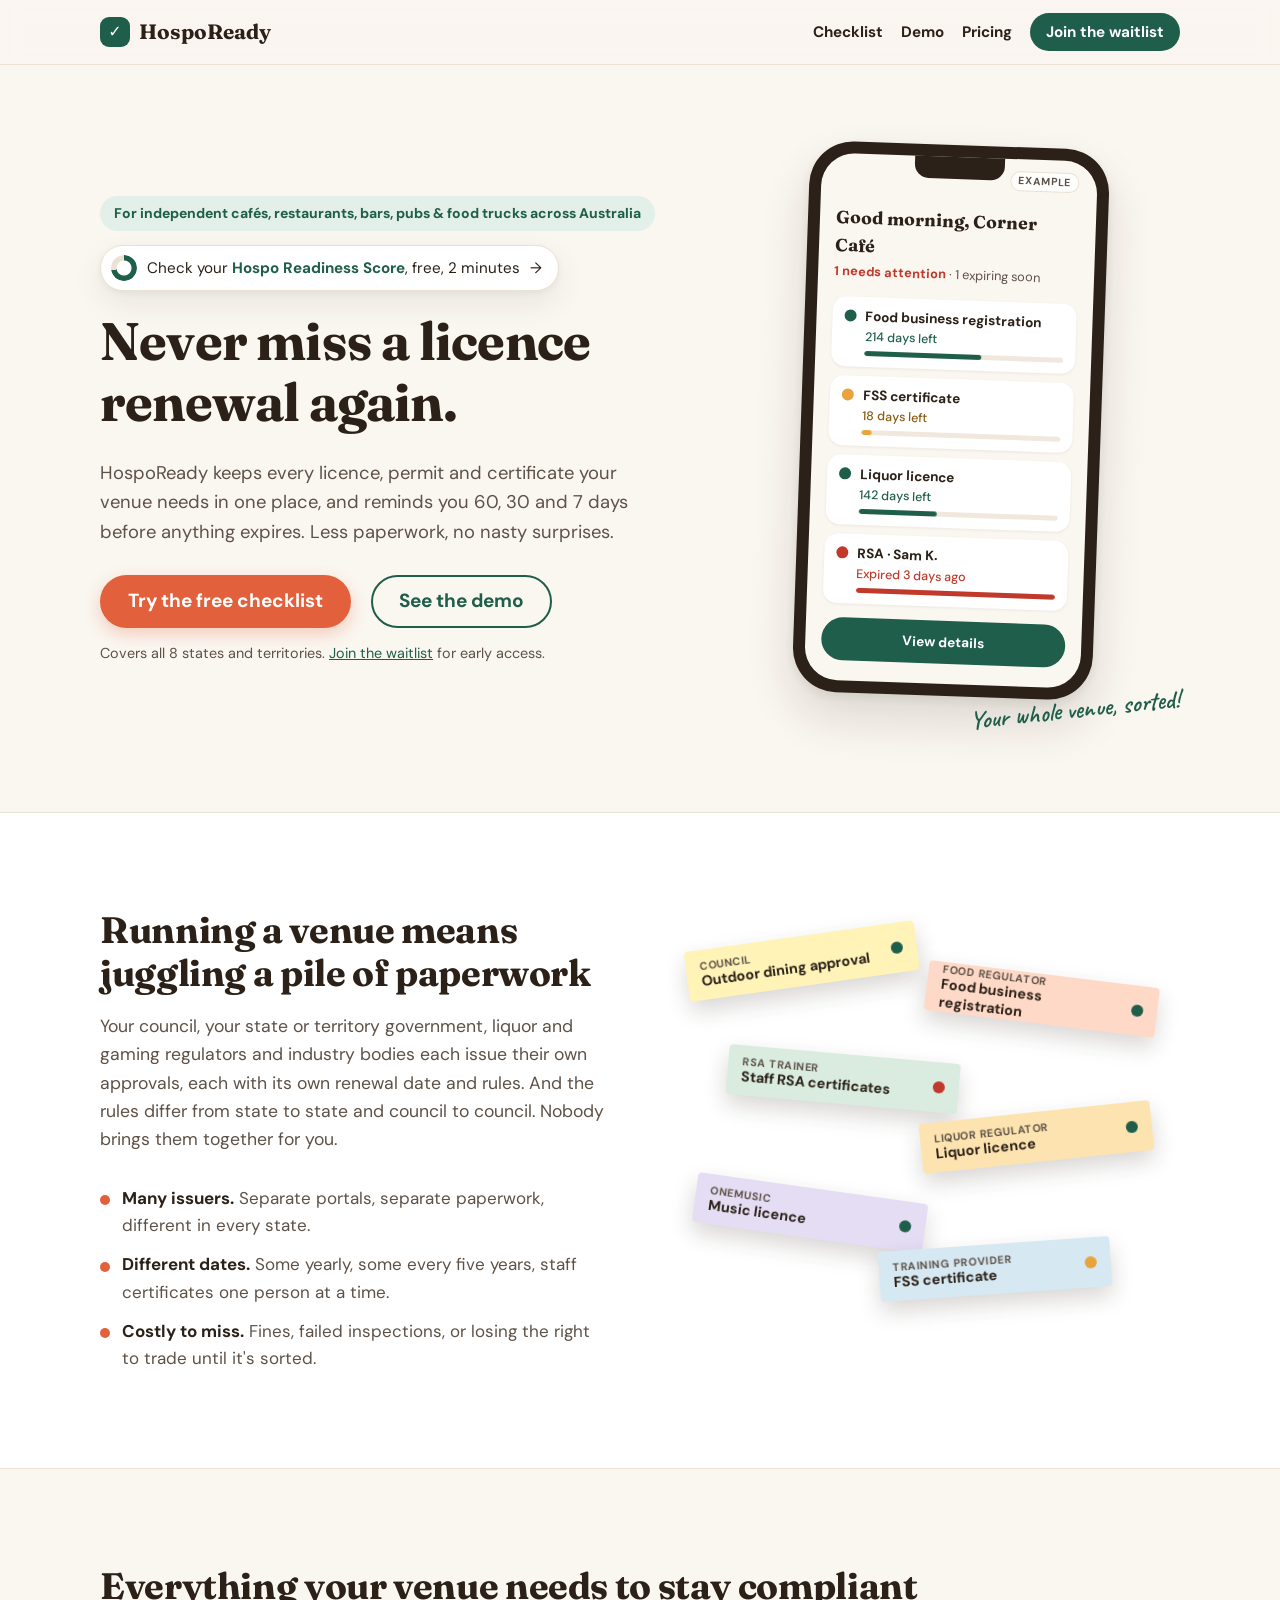
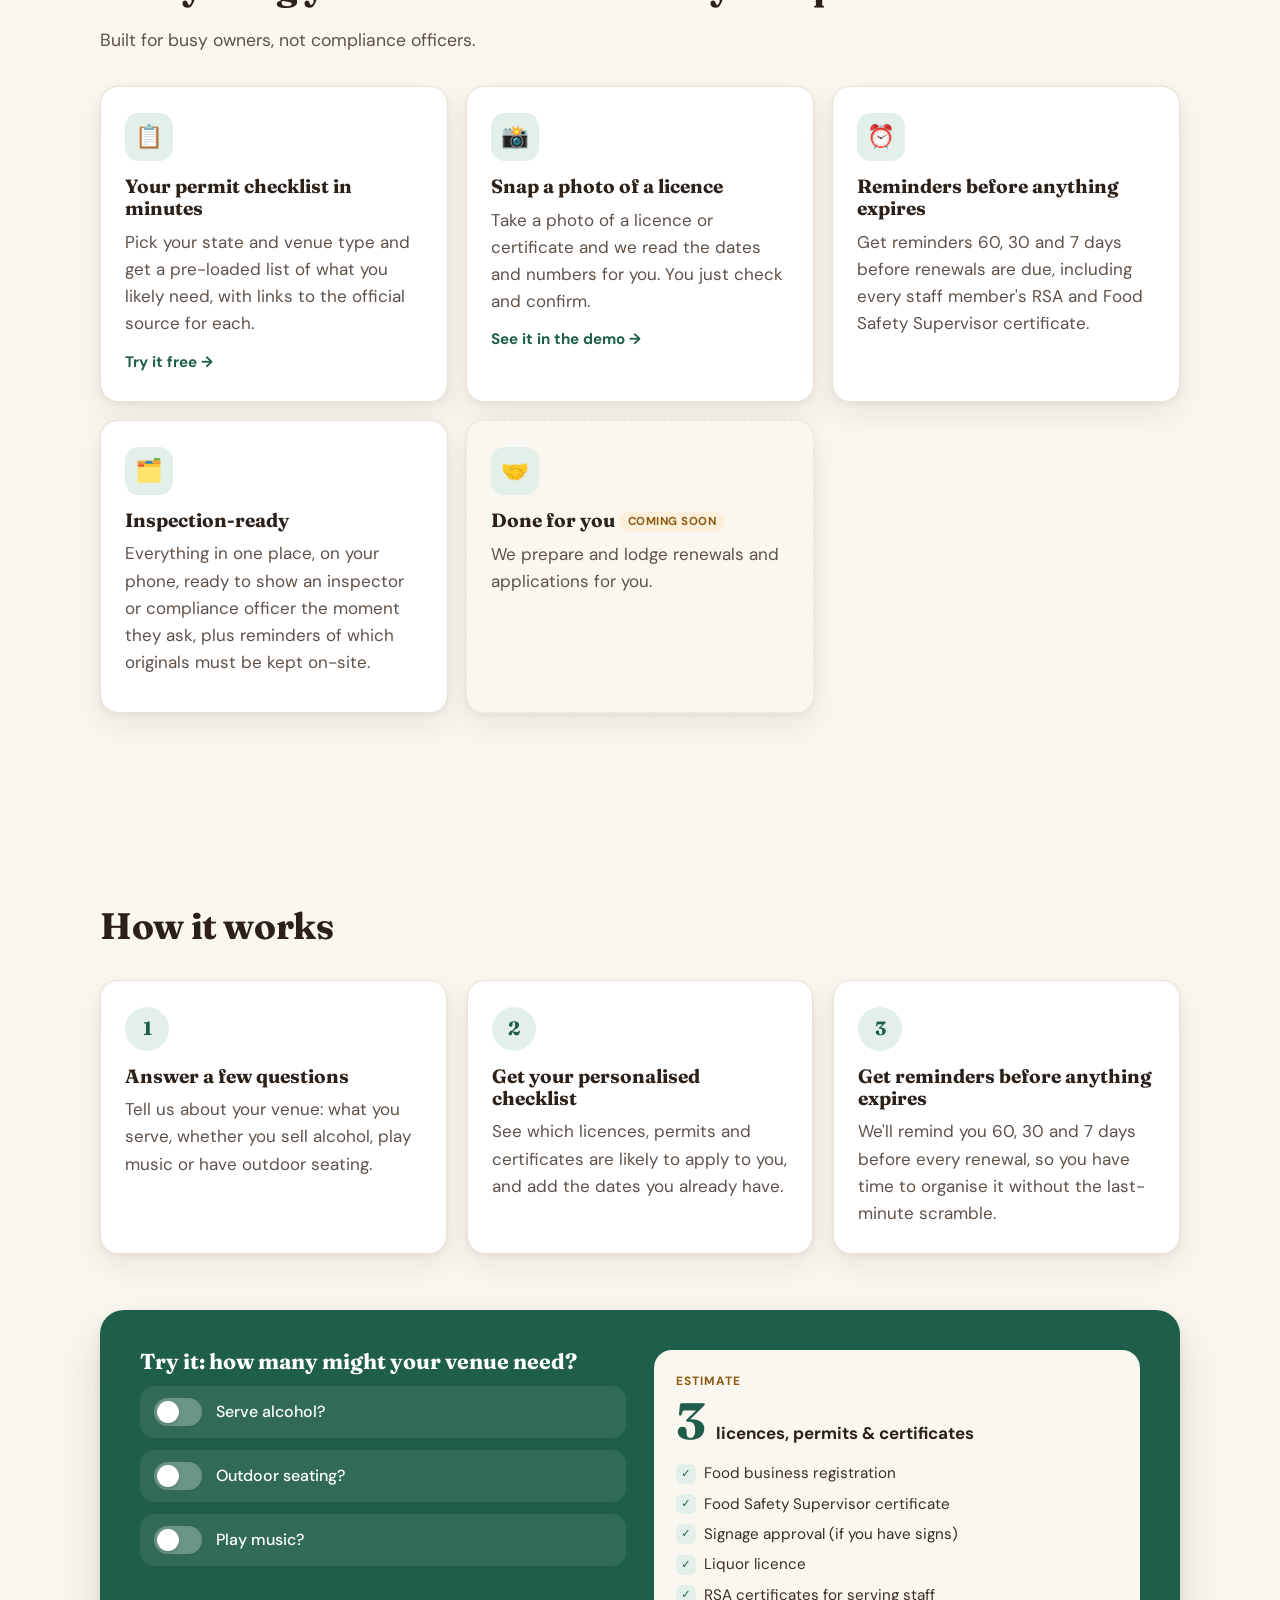
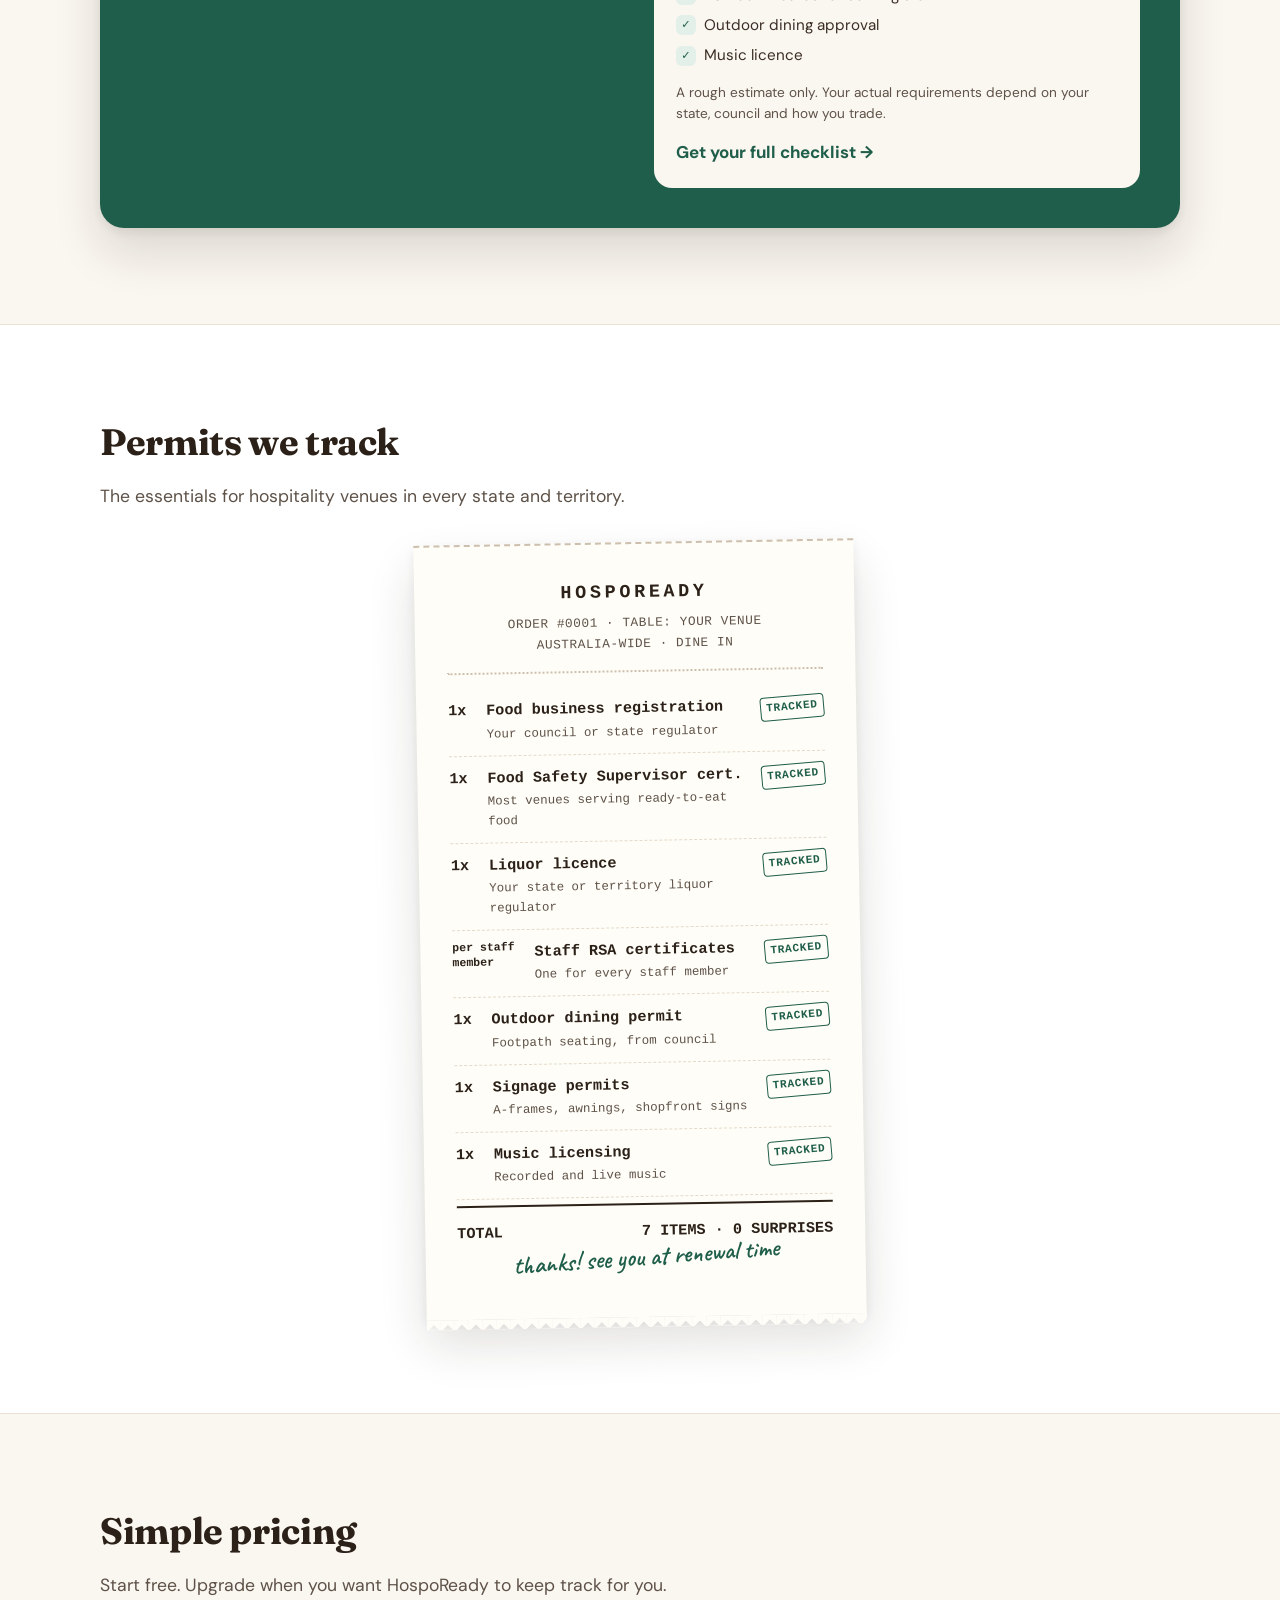
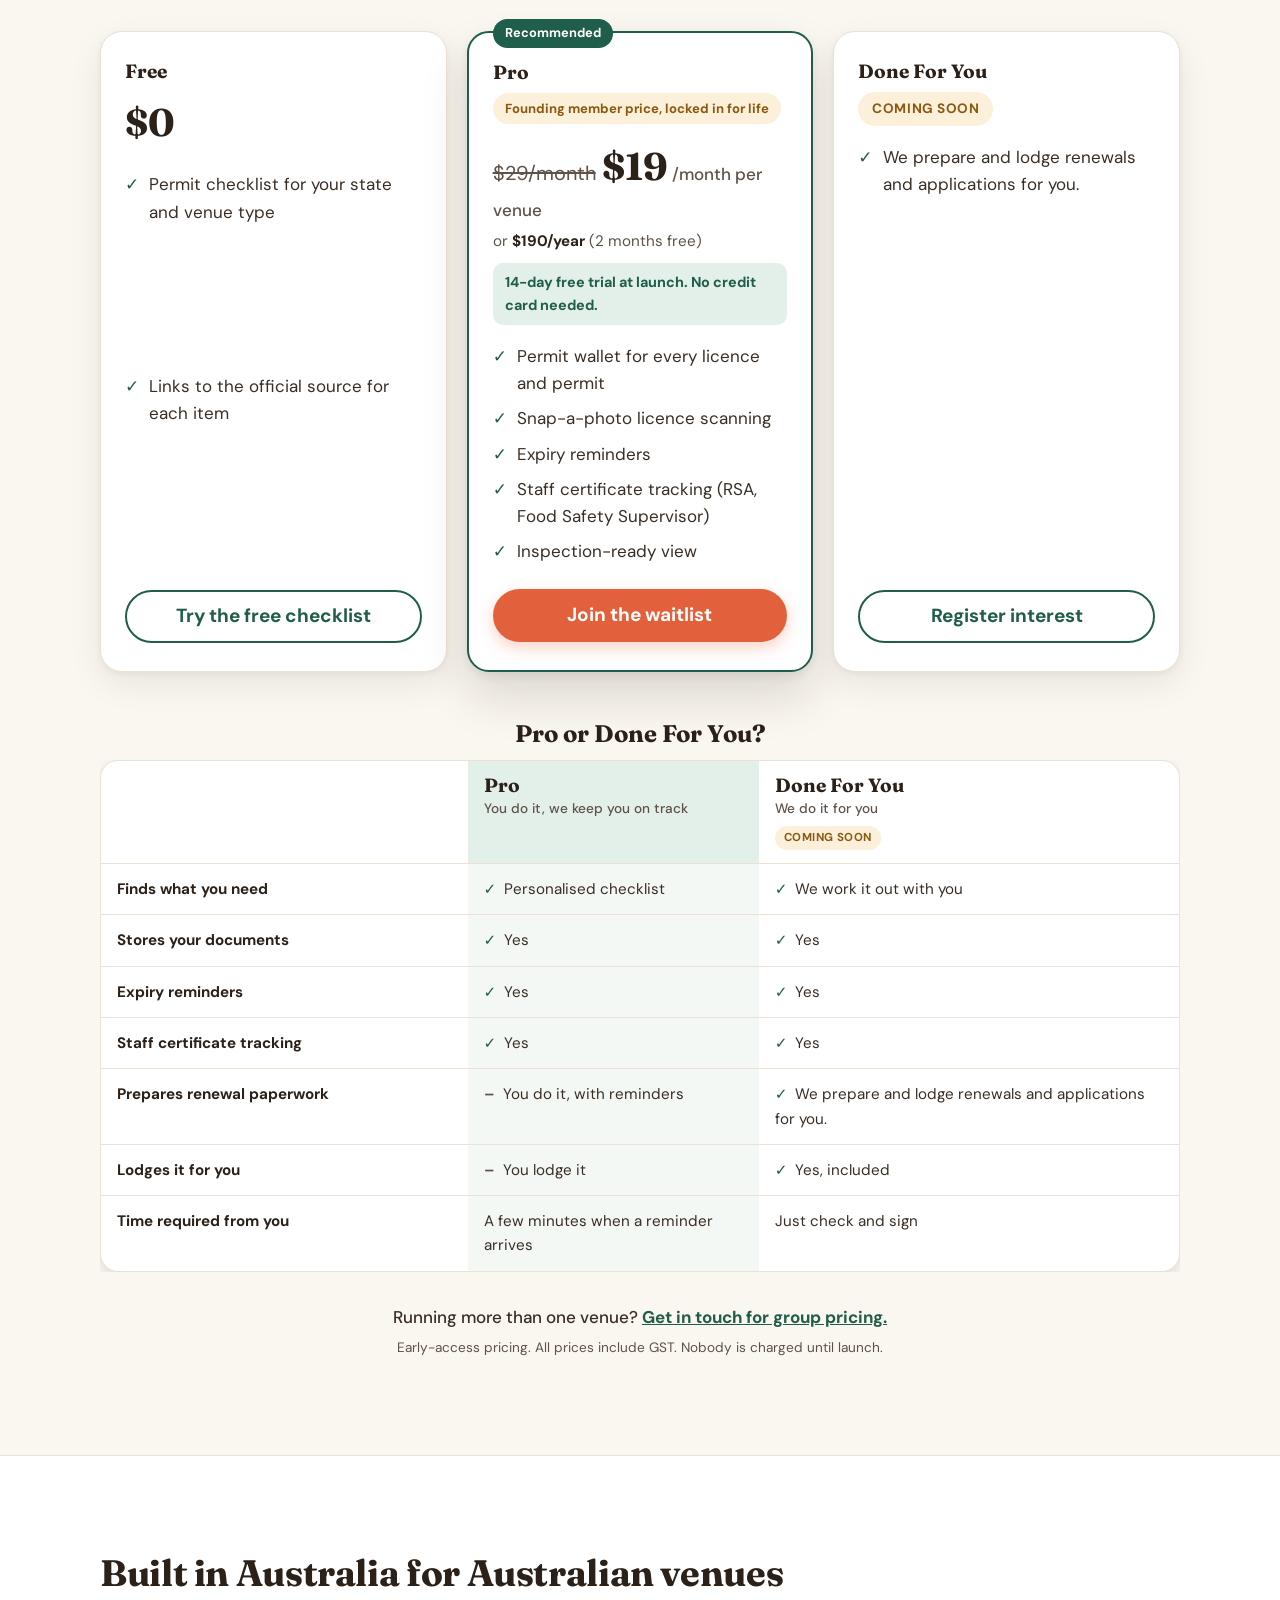
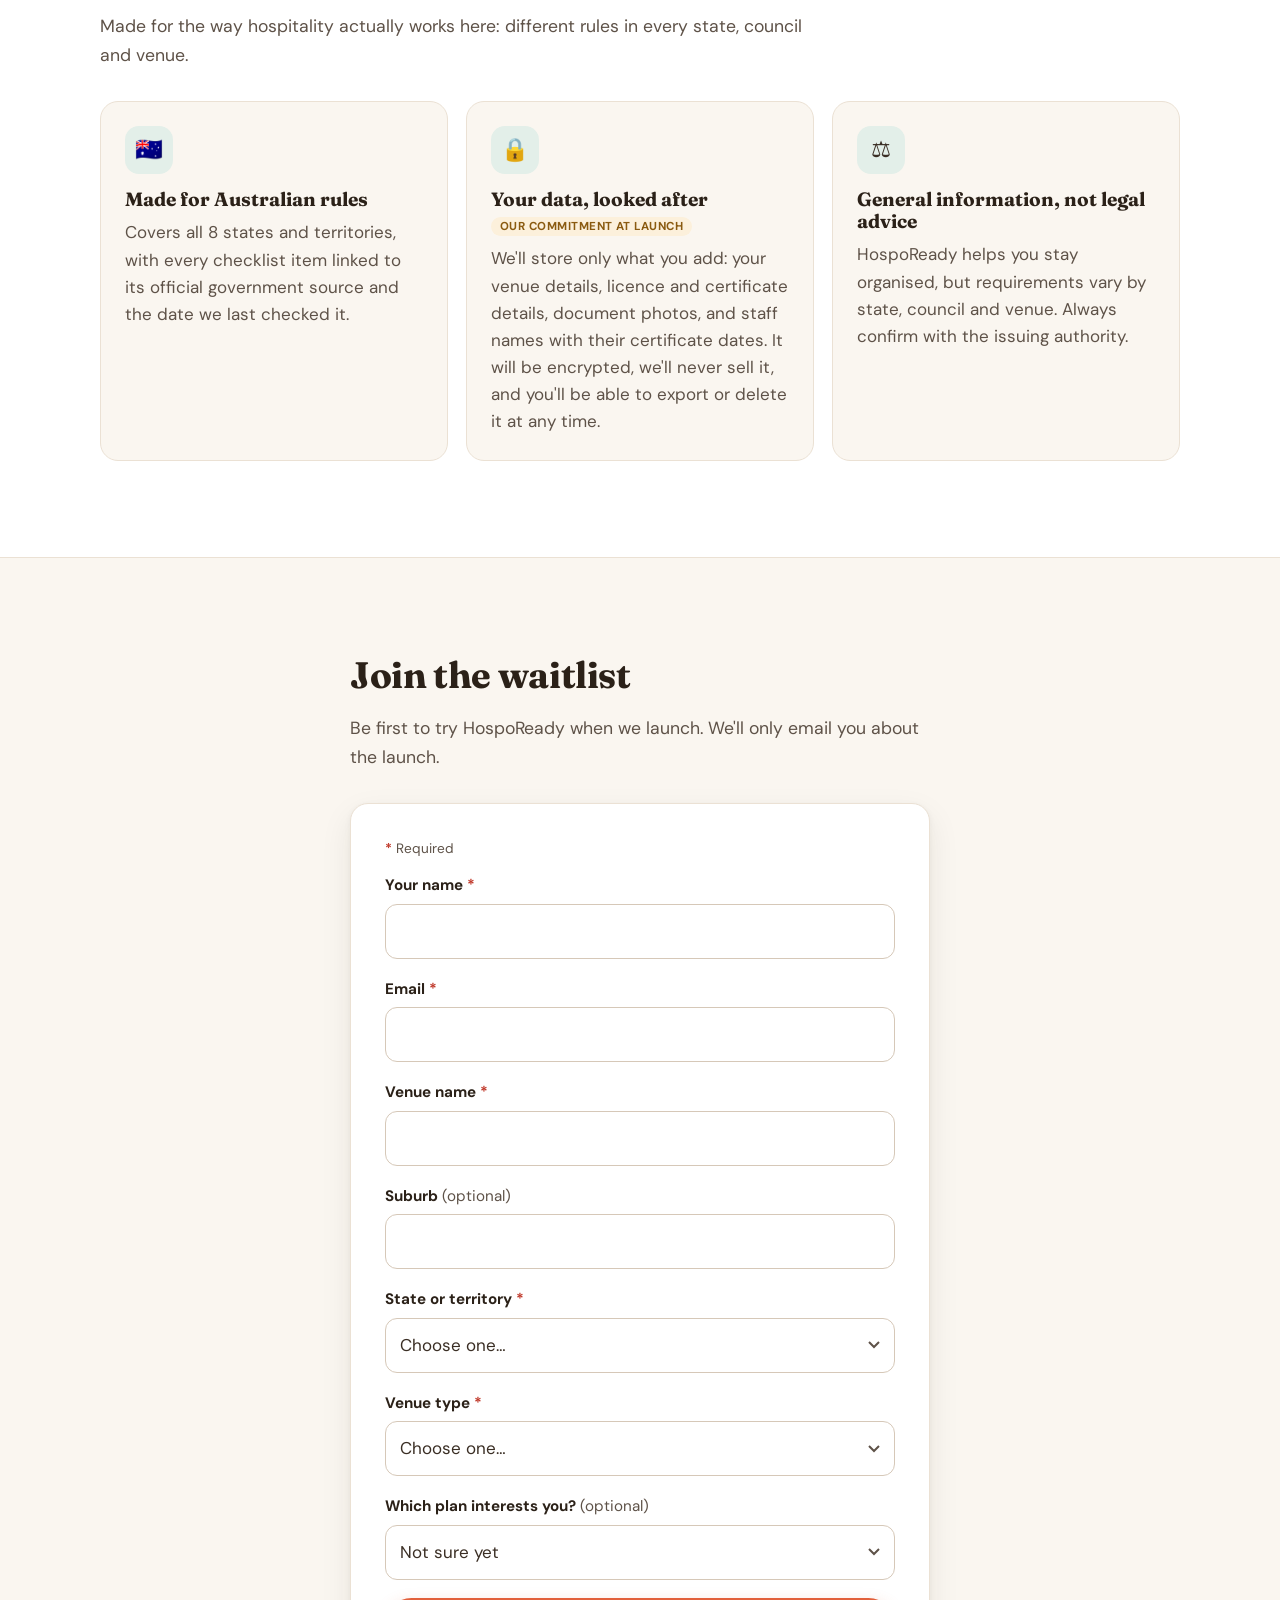
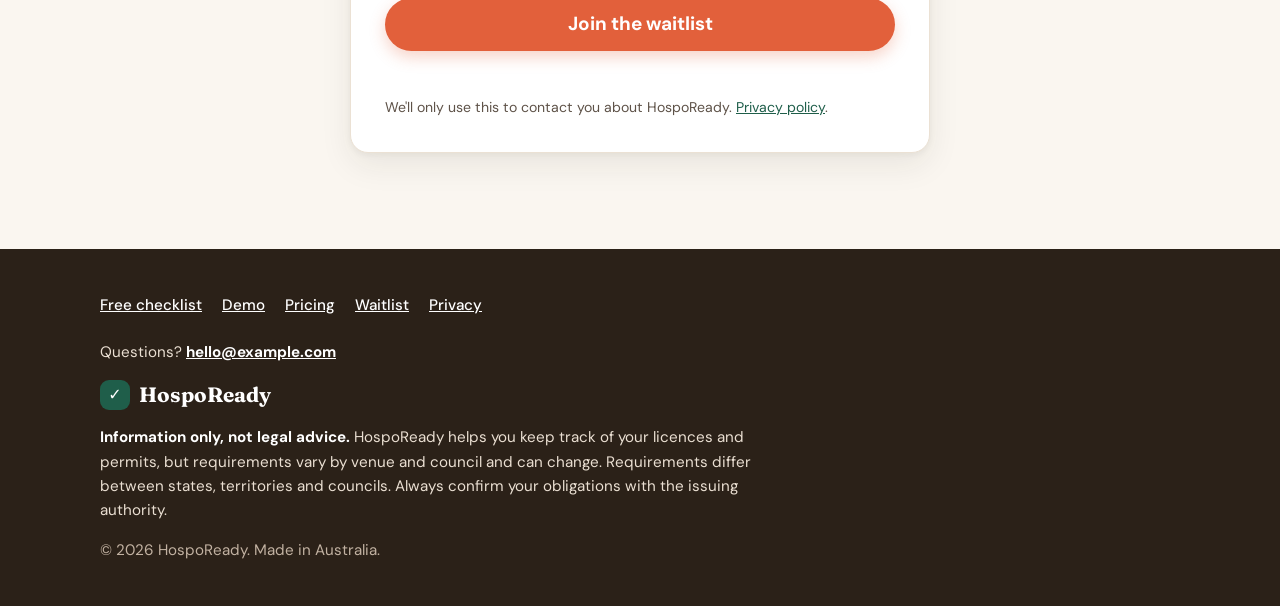
==== commit d79fc558: "Use the exact Done For You sentence in the comparison table Co-Authored-By: Claude Opus 5.5 <noreply" ====
--- a/index.html
+++ b/index.html
@@ -316,8 +316,8 @@
                 <tr><th scope="row">Stores your documents</th><td><span class="yes" aria-hidden="true">✓</span> Yes</td><td><span class="yes" aria-hidden="true">✓</span> Yes</td></tr>
                 <tr><th scope="row">Expiry reminders</th><td><span class="yes" aria-hidden="true">✓</span> Yes</td><td><span class="yes" aria-hidden="true">✓</span> Yes</td></tr>
                 <tr><th scope="row">Staff certificate tracking</th><td><span class="yes" aria-hidden="true">✓</span> Yes</td><td><span class="yes" aria-hidden="true">✓</span> Yes</td></tr>
-                <tr><th scope="row">Prepares renewal paperwork</th><td><span class="no" aria-hidden="true">–</span> You do it, with reminders</td><td><span class="yes" aria-hidden="true">✓</span> We prepare renewals and applications for you</td></tr>
-                <tr><th scope="row">Lodges it for you</th><td><span class="no" aria-hidden="true">–</span> You lodge it</td><td><span class="yes" aria-hidden="true">✓</span> We lodge renewals and applications for you</td></tr>
+                <tr><th scope="row">Prepares renewal paperwork</th><td><span class="no" aria-hidden="true">–</span> You do it, with reminders</td><td><span class="yes" aria-hidden="true">✓</span> We prepare and lodge renewals and applications for you.</td></tr>
+                <tr><th scope="row">Lodges it for you</th><td><span class="no" aria-hidden="true">–</span> You lodge it</td><td><span class="yes" aria-hidden="true">✓</span> Yes, included</td></tr>
                 <tr><th scope="row">Time required from you</th><td>A few minutes when a reminder arrives</td><td>Just check and sign</td></tr>
               </tbody>
             </table>
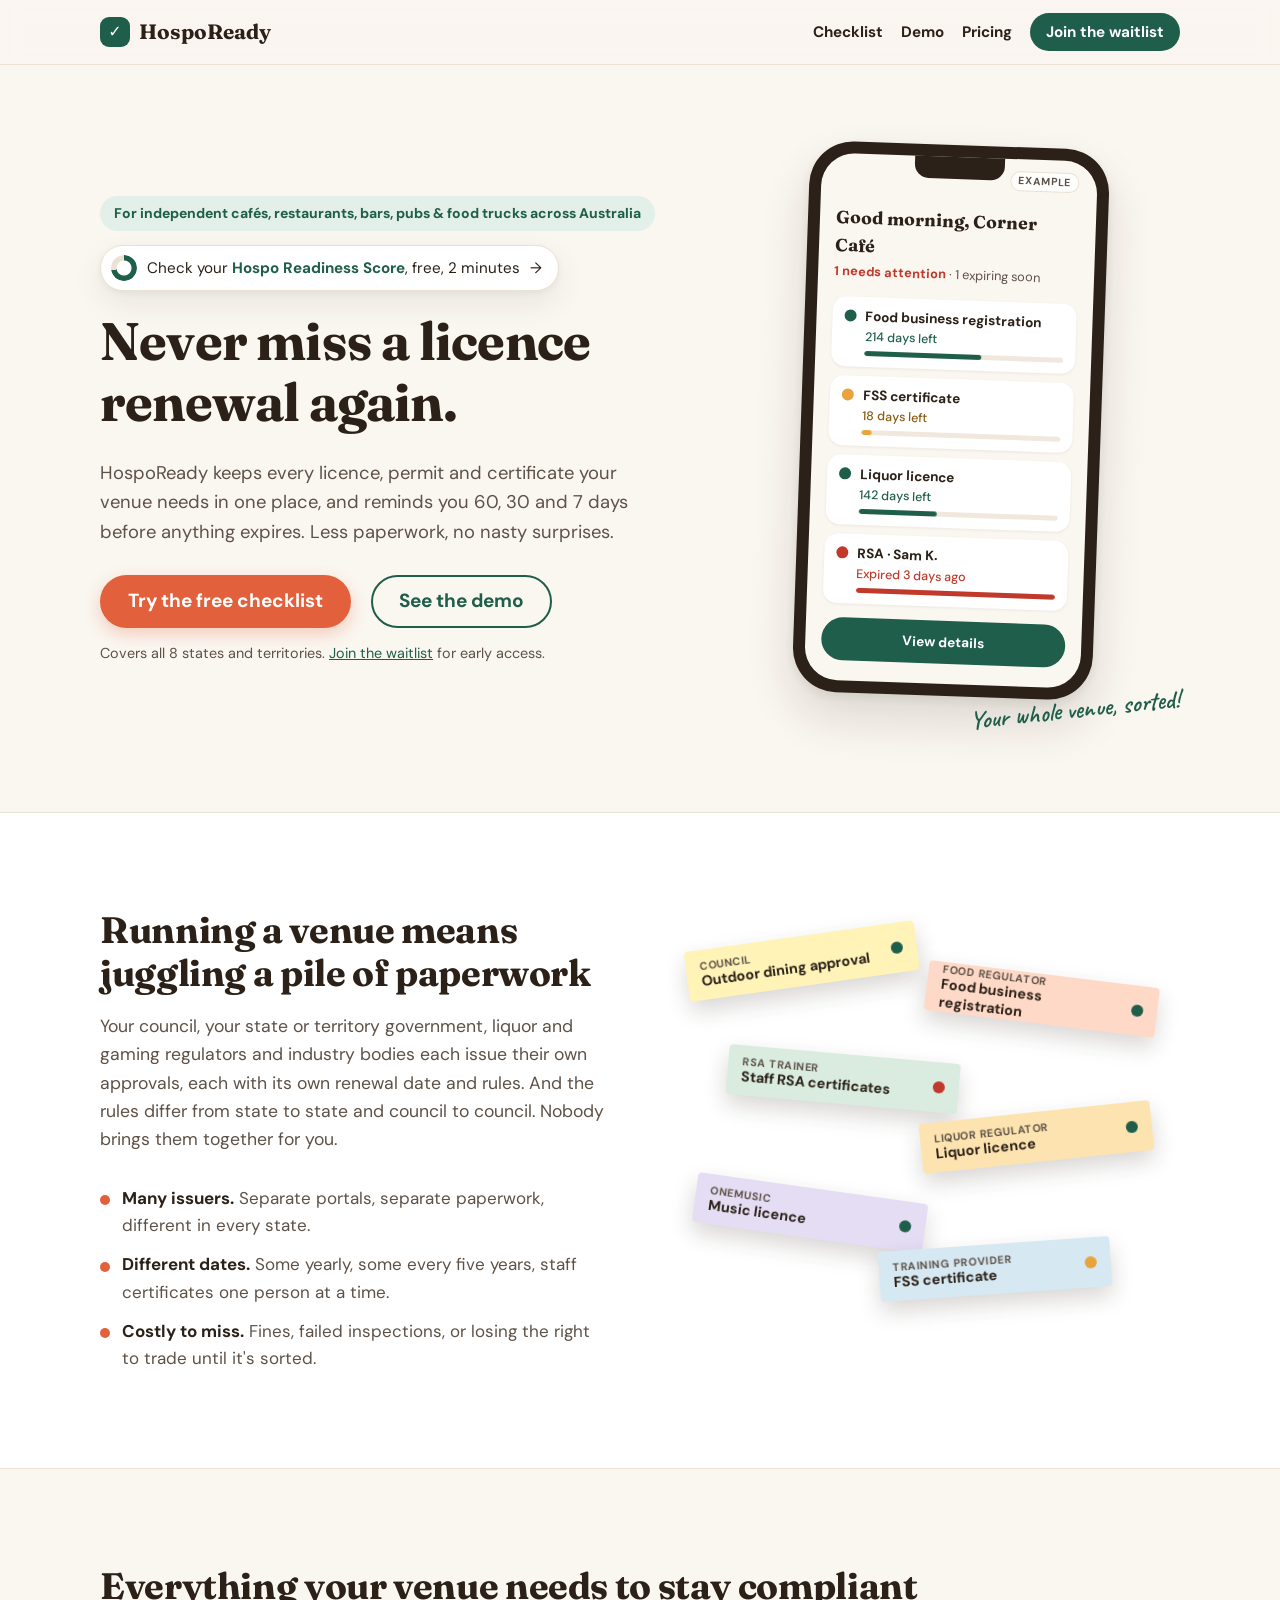
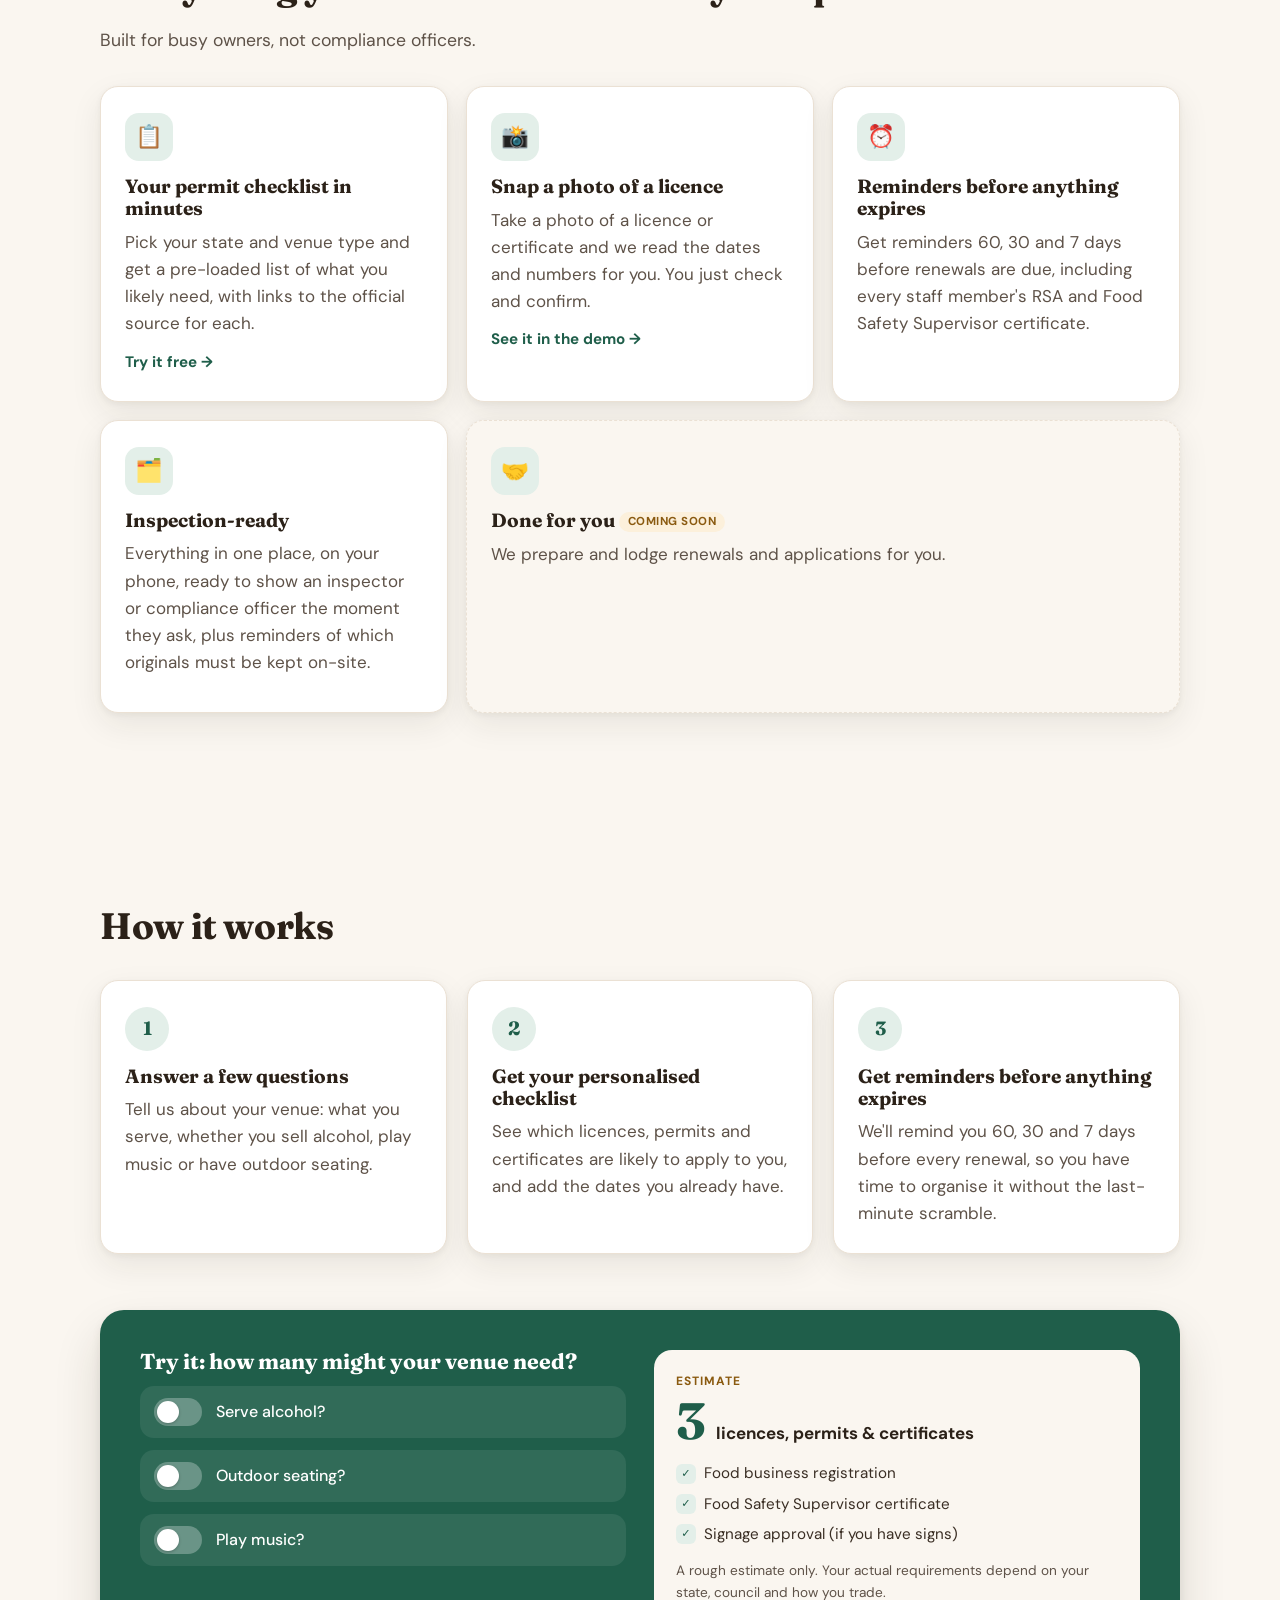
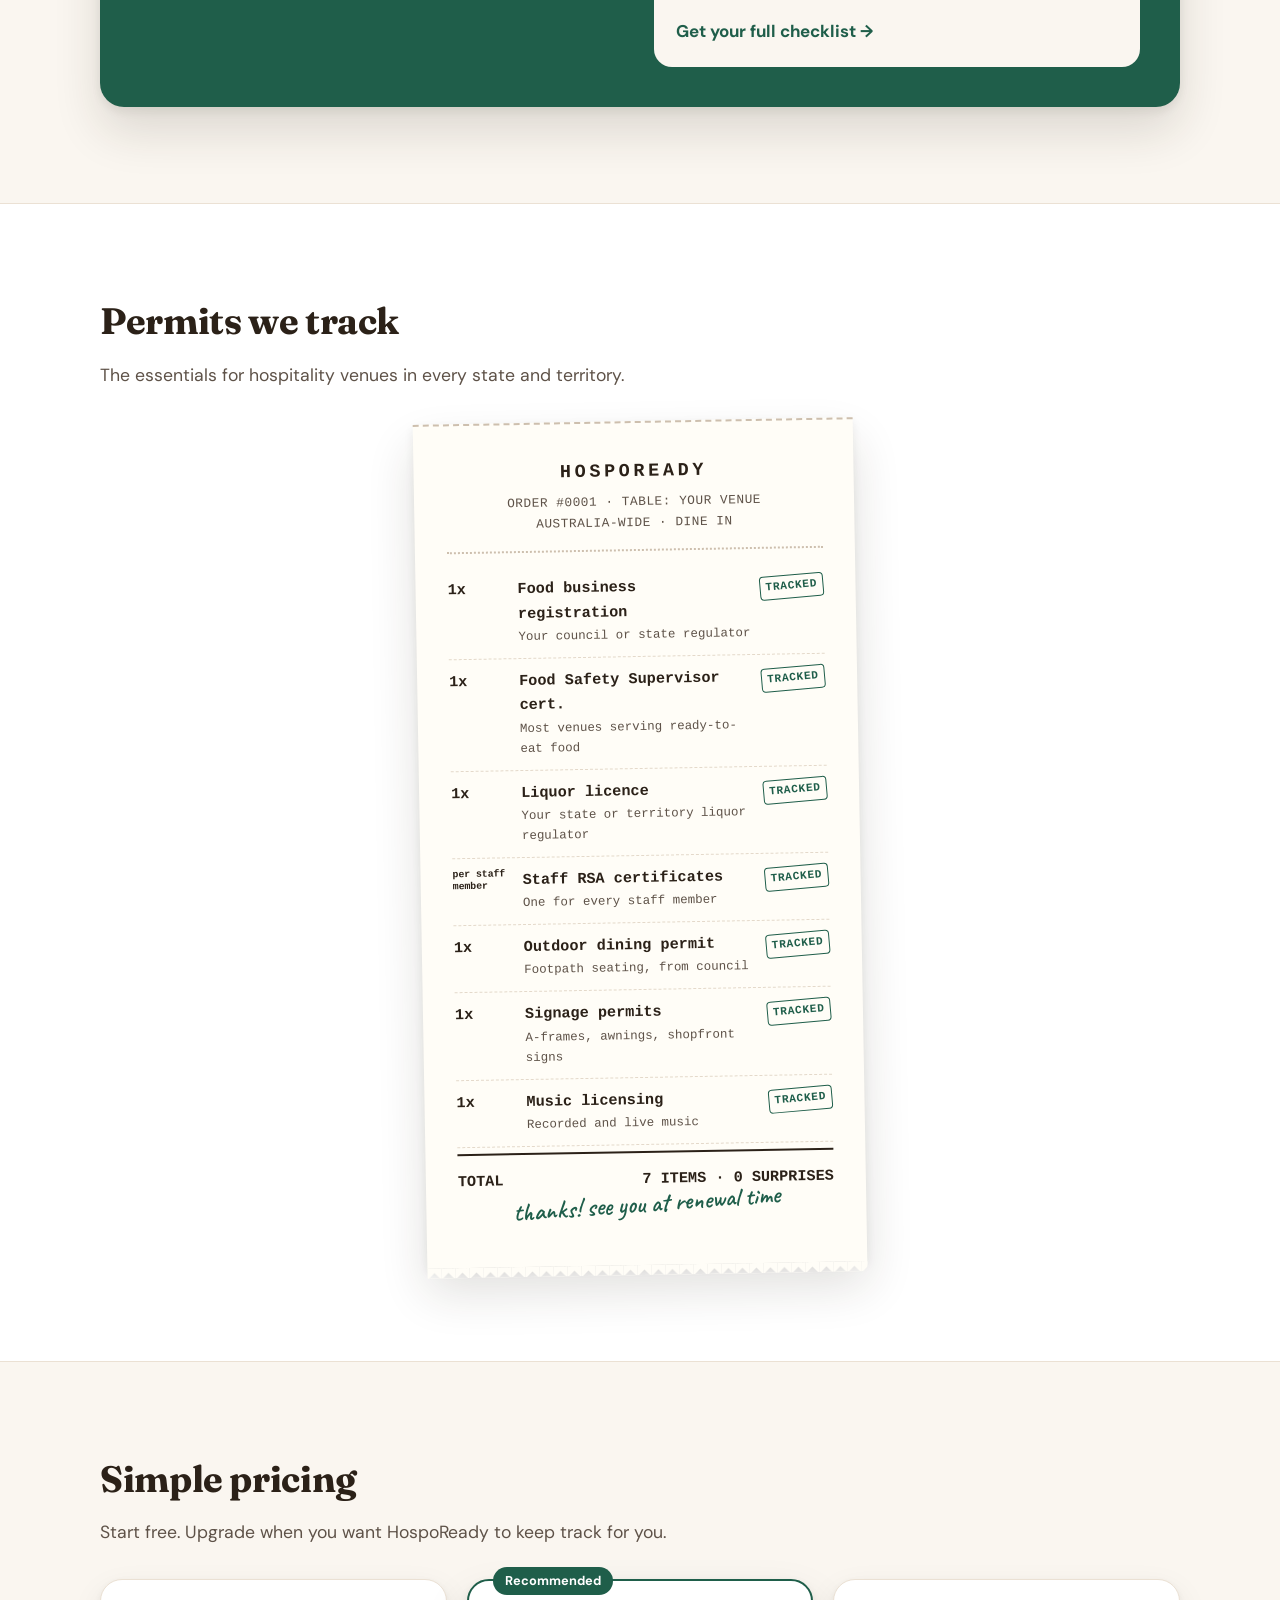
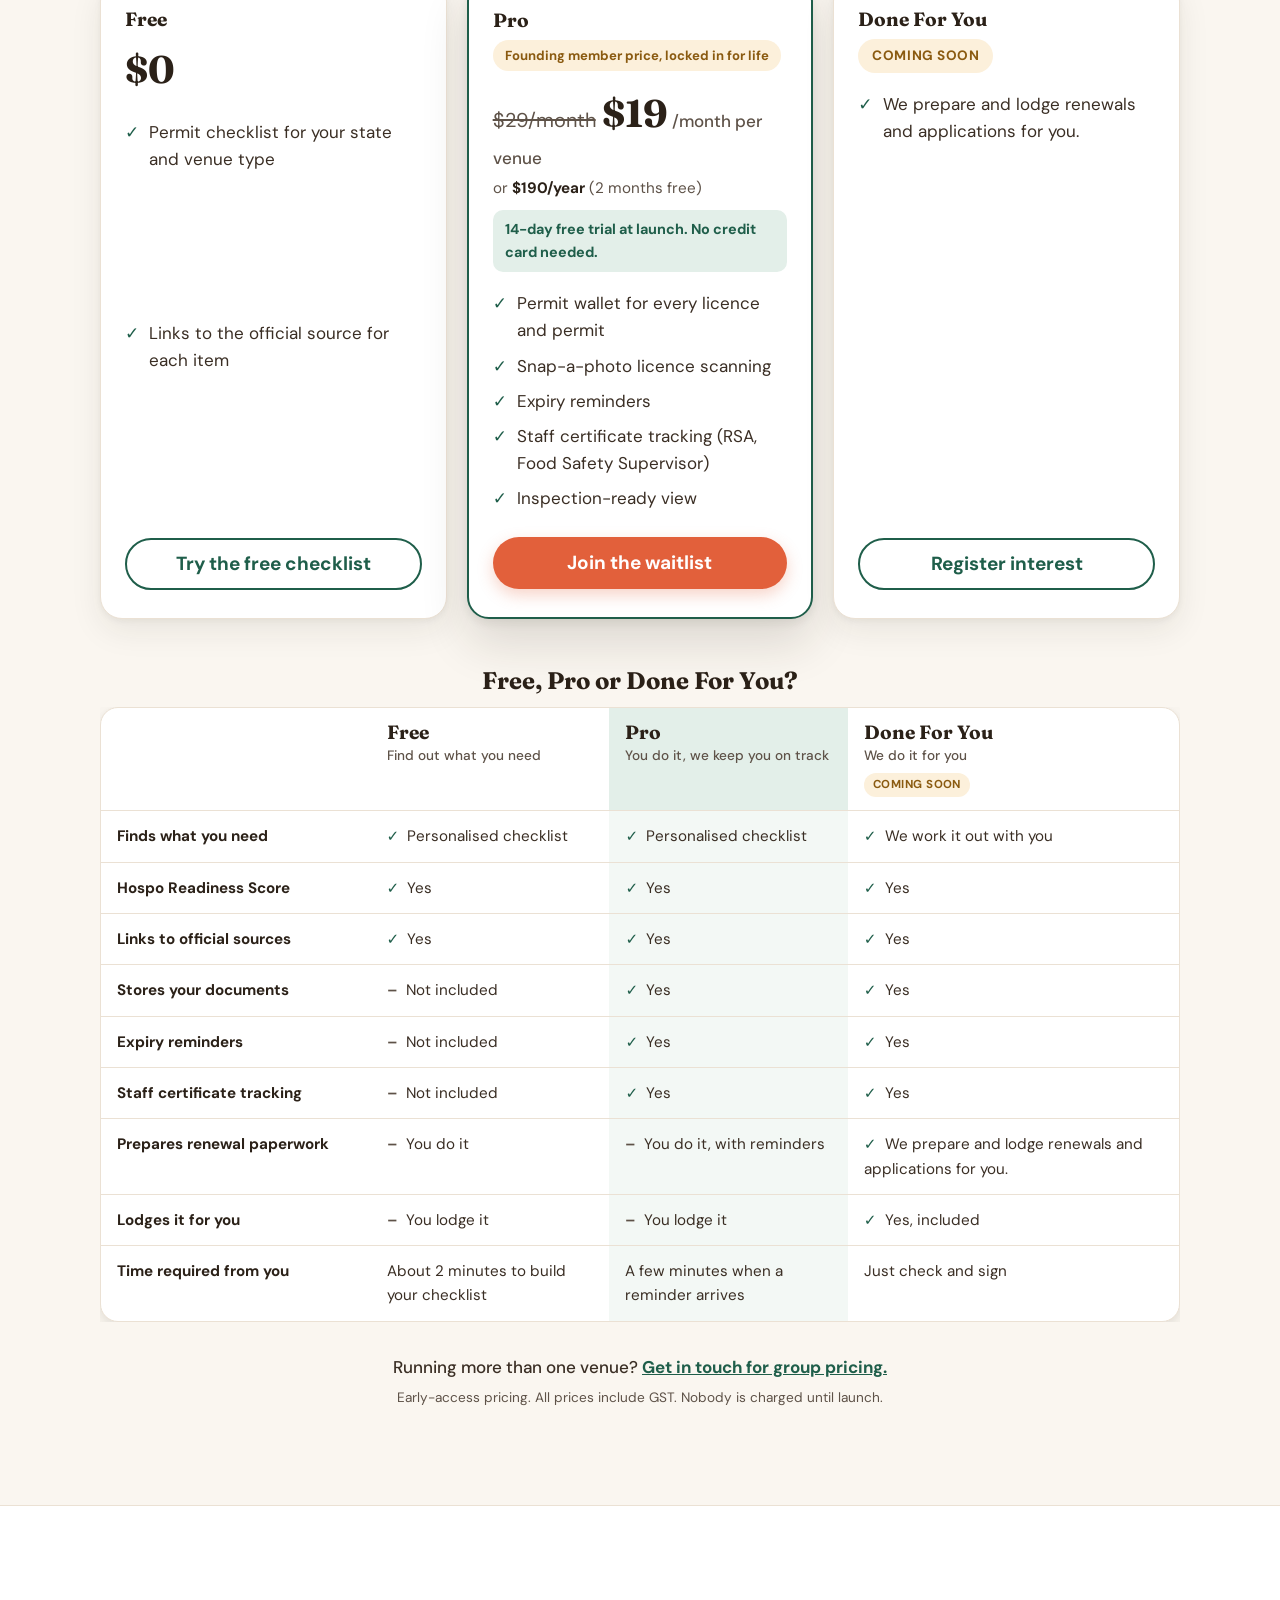
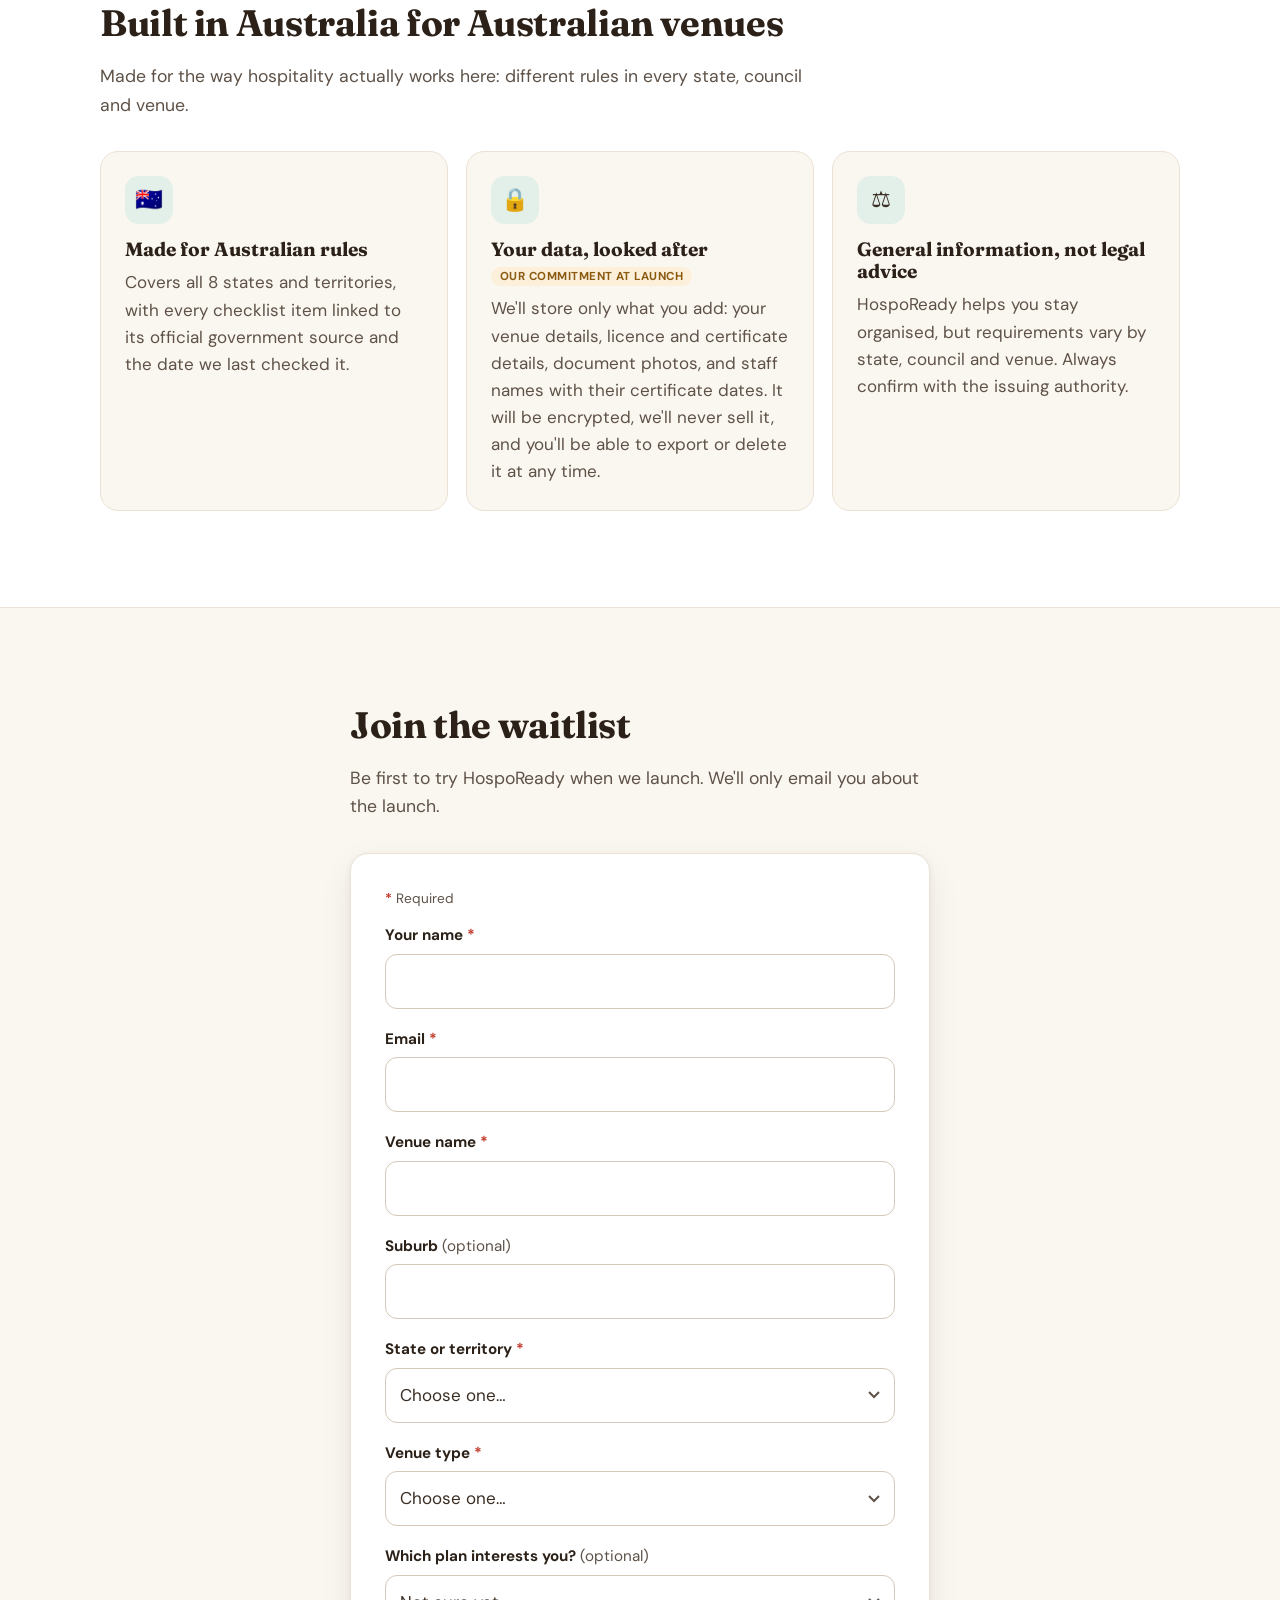
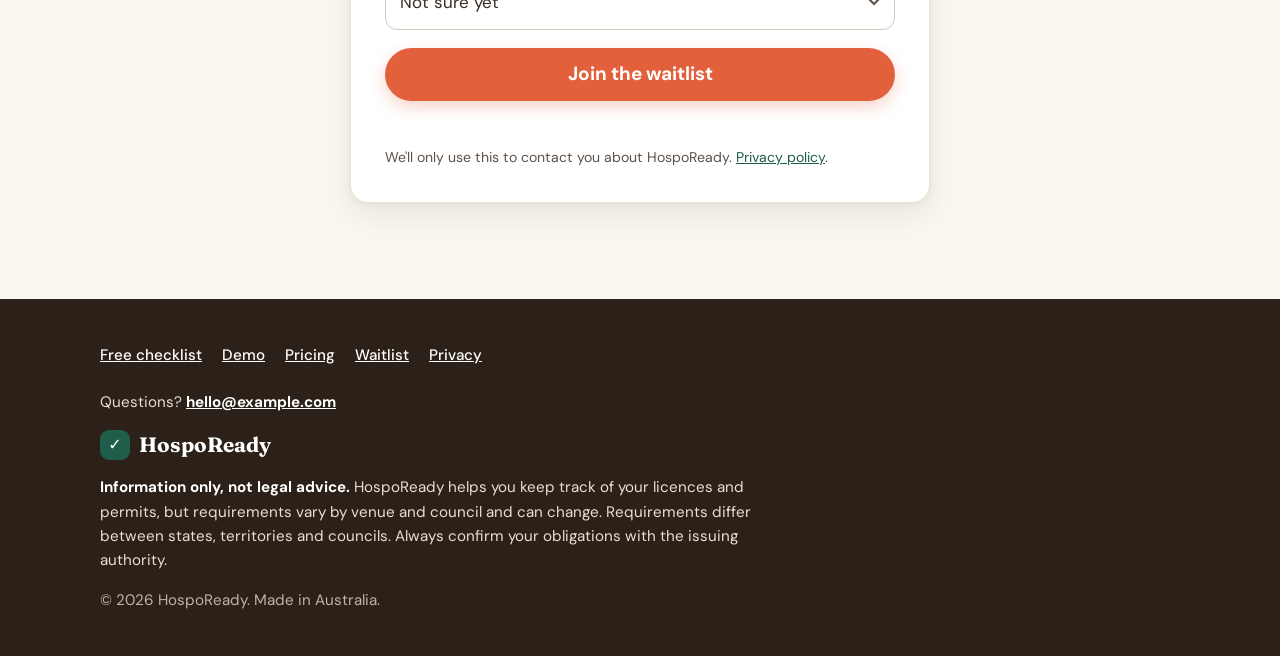
==== commit a0cdca79: "Add Free column to the plan comparison table - Free, Pro and Done For You columns, plus Readiness Sc" ====
--- a/index.html
+++ b/index.html
@@ -300,25 +300,29 @@
           </li>
         </ul>
         <div class="compare reveal">
-          <h3 class="compare-title">Pro or Done For You?</h3>
-          <div class="table-wrap">
+          <h3 class="compare-title">Free, Pro or Done For You?</h3>
+          <p class="compare-hint" aria-hidden="true">Swipe sideways to compare →</p>
+          <div class="table-wrap" role="region" aria-label="Plan comparison table, scrolls sideways on small screens" tabindex="0">
             <table class="compare-table">
-              <caption class="visually-hidden">Comparison of the Pro and Done For You plans</caption>
+              <caption class="visually-hidden">Comparison of the Free, Pro and Done For You plans</caption>
               <thead>
                 <tr>
                   <th scope="col"><span class="visually-hidden">Feature</span></th>
+                  <th scope="col"><span class="compare-plan">Free</span><span class="compare-sub">Find out what you need</span></th>
                   <th scope="col"><span class="compare-plan">Pro</span><span class="compare-sub">You do it, we keep you on track</span></th>
                   <th scope="col"><span class="compare-plan">Done For You</span><span class="compare-sub">We do it for you</span><span class="soon-tag compare-soon">Coming soon</span></th>
                 </tr>
               </thead>
               <tbody>
-                <tr><th scope="row">Finds what you need</th><td><span class="yes" aria-hidden="true">✓</span> Personalised checklist</td><td><span class="yes" aria-hidden="true">✓</span> We work it out with you</td></tr>
-                <tr><th scope="row">Stores your documents</th><td><span class="yes" aria-hidden="true">✓</span> Yes</td><td><span class="yes" aria-hidden="true">✓</span> Yes</td></tr>
-                <tr><th scope="row">Expiry reminders</th><td><span class="yes" aria-hidden="true">✓</span> Yes</td><td><span class="yes" aria-hidden="true">✓</span> Yes</td></tr>
-                <tr><th scope="row">Staff certificate tracking</th><td><span class="yes" aria-hidden="true">✓</span> Yes</td><td><span class="yes" aria-hidden="true">✓</span> Yes</td></tr>
-                <tr><th scope="row">Prepares renewal paperwork</th><td><span class="no" aria-hidden="true">–</span> You do it, with reminders</td><td><span class="yes" aria-hidden="true">✓</span> We prepare and lodge renewals and applications for you.</td></tr>
-                <tr><th scope="row">Lodges it for you</th><td><span class="no" aria-hidden="true">–</span> You lodge it</td><td><span class="yes" aria-hidden="true">✓</span> Yes, included</td></tr>
-                <tr><th scope="row">Time required from you</th><td>A few minutes when a reminder arrives</td><td>Just check and sign</td></tr>
+                <tr><th scope="row">Finds what you need</th><td><span class="yes" aria-hidden="true">✓</span> Personalised checklist</td><td><span class="yes" aria-hidden="true">✓</span> Personalised checklist</td><td><span class="yes" aria-hidden="true">✓</span> We work it out with you</td></tr>
+                <tr><th scope="row">Hospo Readiness Score</th><td><span class="yes" aria-hidden="true">✓</span> Yes</td><td><span class="yes" aria-hidden="true">✓</span> Yes</td><td><span class="yes" aria-hidden="true">✓</span> Yes</td></tr>
+                <tr><th scope="row">Links to official sources</th><td><span class="yes" aria-hidden="true">✓</span> Yes</td><td><span class="yes" aria-hidden="true">✓</span> Yes</td><td><span class="yes" aria-hidden="true">✓</span> Yes</td></tr>
+                <tr><th scope="row">Stores your documents</th><td><span class="no" aria-hidden="true">–</span> Not included</td><td><span class="yes" aria-hidden="true">✓</span> Yes</td><td><span class="yes" aria-hidden="true">✓</span> Yes</td></tr>
+                <tr><th scope="row">Expiry reminders</th><td><span class="no" aria-hidden="true">–</span> Not included</td><td><span class="yes" aria-hidden="true">✓</span> Yes</td><td><span class="yes" aria-hidden="true">✓</span> Yes</td></tr>
+                <tr><th scope="row">Staff certificate tracking</th><td><span class="no" aria-hidden="true">–</span> Not included</td><td><span class="yes" aria-hidden="true">✓</span> Yes</td><td><span class="yes" aria-hidden="true">✓</span> Yes</td></tr>
+                <tr><th scope="row">Prepares renewal paperwork</th><td><span class="no" aria-hidden="true">–</span> You do it</td><td><span class="no" aria-hidden="true">–</span> You do it, with reminders</td><td><span class="yes" aria-hidden="true">✓</span> We prepare and lodge renewals and applications for you.</td></tr>
+                <tr><th scope="row">Lodges it for you</th><td><span class="no" aria-hidden="true">–</span> You lodge it</td><td><span class="no" aria-hidden="true">–</span> You lodge it</td><td><span class="yes" aria-hidden="true">✓</span> Yes, included</td></tr>
+                <tr><th scope="row">Time required from you</th><td>About 2 minutes to build your checklist</td><td>A few minutes when a reminder arrives</td><td>Just check and sign</td></tr>
               </tbody>
             </table>
           </div>
--- a/assets/css/style.css
+++ b/assets/css/style.css
@@ -494,6 +494,7 @@
 @keyframes bump { 50% { transform: scale(1.18); } }
 .teaser-list { list-style: none; margin: 0 0 14px; padding: 0; display: grid; gap: 6px; font-size: 0.95rem; }
 .teaser-list li { display: flex; align-items: center; gap: 8px; }
+.teaser-list li[hidden] { display: none; }
 .teaser-list li::before {
   content: "✓";
   display: inline-grid;
@@ -1152,9 +1153,9 @@
 .compare-table th, .compare-table td { padding: 10px 9px; text-align: left; vertical-align: top; border-bottom: 1px solid var(--line); }
 .compare-table tbody tr:last-child th, .compare-table tbody tr:last-child td { border-bottom: 0; }
 .compare-table thead th { font-family: var(--font-head); font-size: 1.05rem; color: var(--espresso); }
-.compare-table thead th:nth-child(2) { background: var(--green-light); border-radius: 0; }
-.compare-table tbody td:nth-child(2) { background: #f3f8f5; }
-.compare-table tbody th { font-weight: 700; color: var(--espresso); width: 34%; }
+.compare-table thead th:nth-child(3) { background: var(--green-light); border-radius: 0; }
+.compare-table tbody td:nth-child(3) { background: #f3f8f5; }
+.compare-table tbody th { font-weight: 700; color: var(--espresso); width: 25%; }
 .compare-sub { display: block; font-family: var(--font-body); font-size: 0.85rem; font-weight: 500; color: var(--muted); margin-top: 4px; }
 .compare-table .yes { color: var(--green); font-weight: 700; margin-right: 4px; }
 .compare-table .no { color: var(--muted); font-weight: 700; margin-right: 4px; }
@@ -1397,11 +1398,32 @@
 .footer-contact a { color: #fff; font-weight: 700; }
 
 /* Docket: wider quantity for "per staff member" */
-.docket-items li { grid-template-columns: minmax(30px, auto) 1fr auto; }
-.docket .qty-long { max-width: 74px; font-size: 0.72rem; line-height: 1.25; }
+.docket-items li { grid-template-columns: 62px 1fr auto; }
+.docket .qty-long { font-size: 0.62rem; line-height: 1.2; letter-spacing: -0.01em; }
 
 /* Long-form text pages (privacy) */
 .prose h2 { font-size: 1.45rem; margin-top: 1.6em; }
 .prose h2:first-child { margin-top: 0; }
 .prose ul { padding-left: 1.2em; margin: 0 0 1em; }
 .prose li { margin-bottom: 0.35em; }
+
+/* Features: let the last card fill the row so the grid has no gap */
+.feature-soon p { max-width: 36em; }
+@media (min-width: 720px) { .feature-grid > .feature-soon { grid-column: 1 / -1; } }
+@media (min-width: 960px) { .feature-grid > .feature-soon { grid-column: span 2; } }
+
+/* Comparison table: four columns scroll sideways on small screens, feature names stay in view */
+.compare-hint { text-align: center; font-size: 0.82rem; color: var(--muted); margin: -4px 0 8px; }
+.table-wrap:focus-visible { outline: 3px solid var(--green); outline-offset: 3px; border-radius: var(--radius); }
+@media (max-width: 719px) {
+  .compare-table { min-width: 600px; }
+  .compare-table tbody th, .compare-table thead th:first-child {
+    position: sticky;
+    left: 0;
+    z-index: 1;
+    background: var(--paper);
+    width: 110px;
+    box-shadow: 1px 0 0 var(--line);
+  }
+}
+@media (min-width: 720px) { .compare-hint { display: none; } }
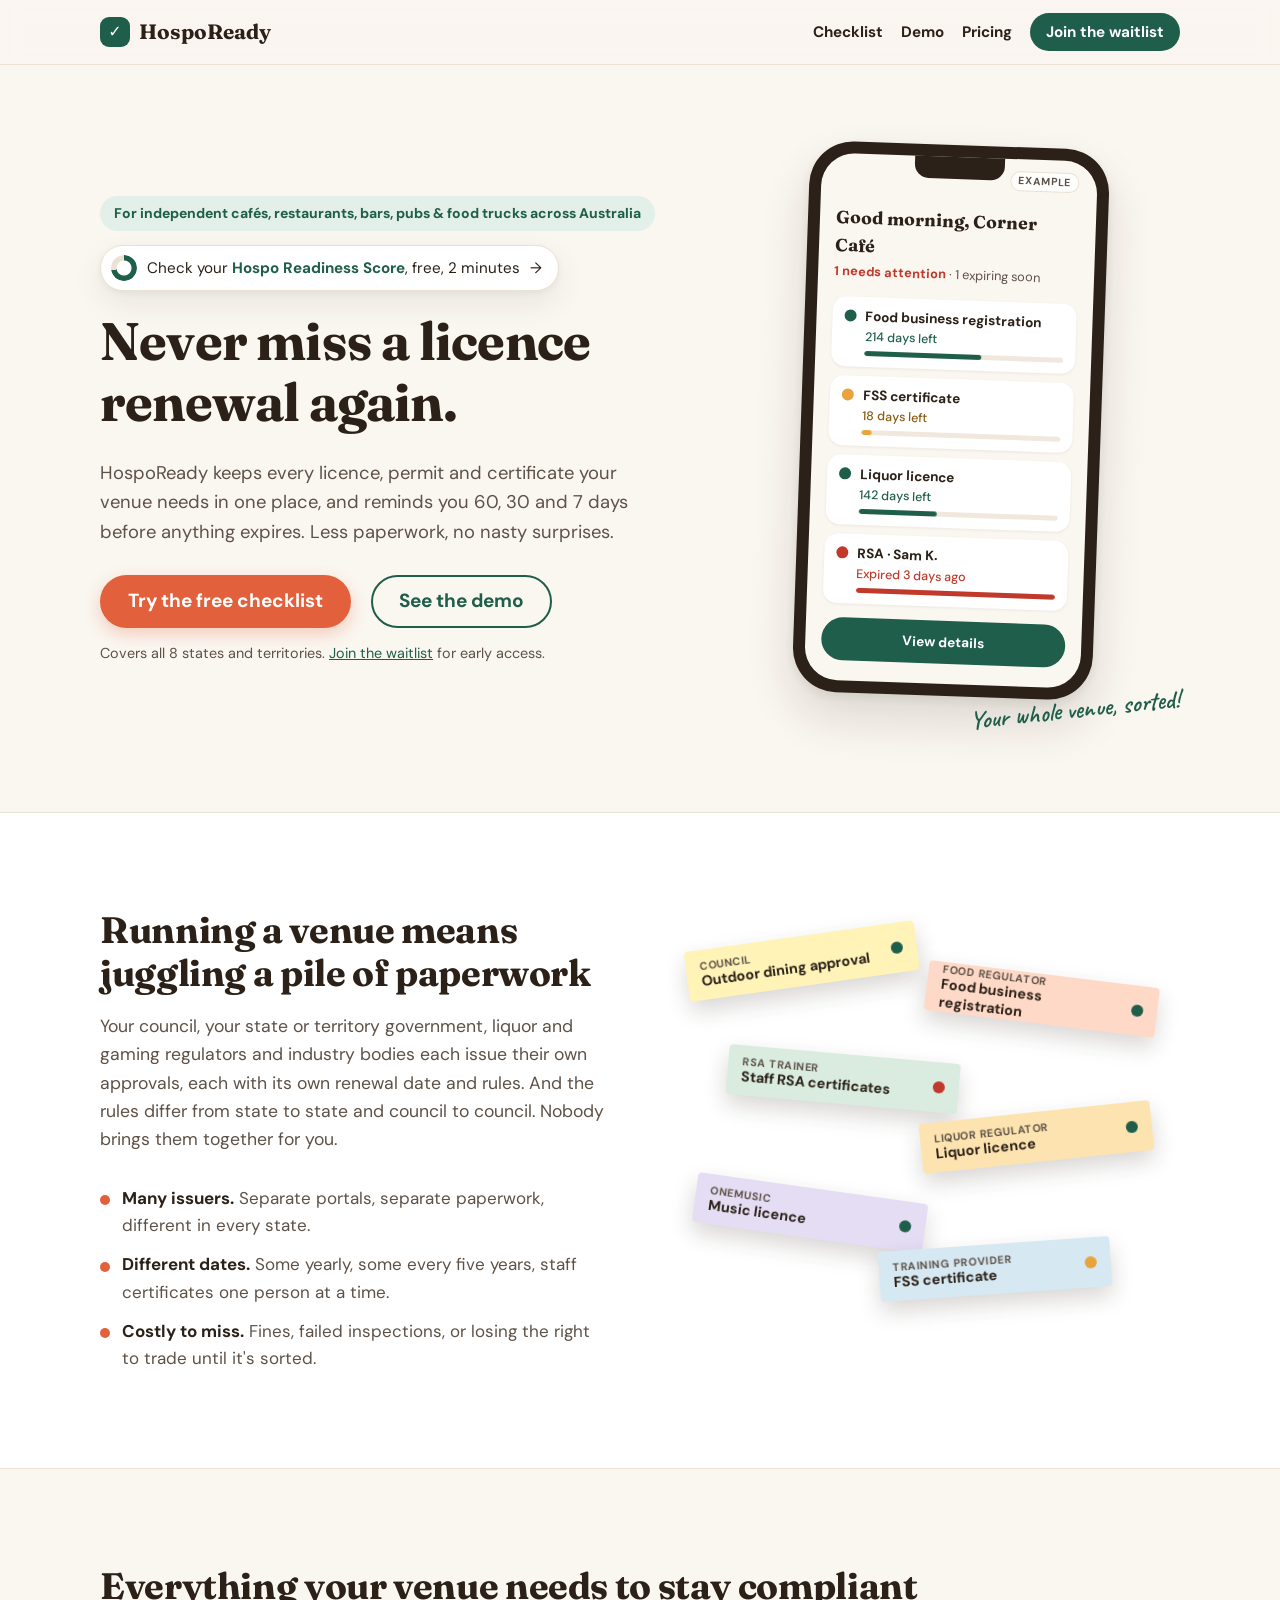
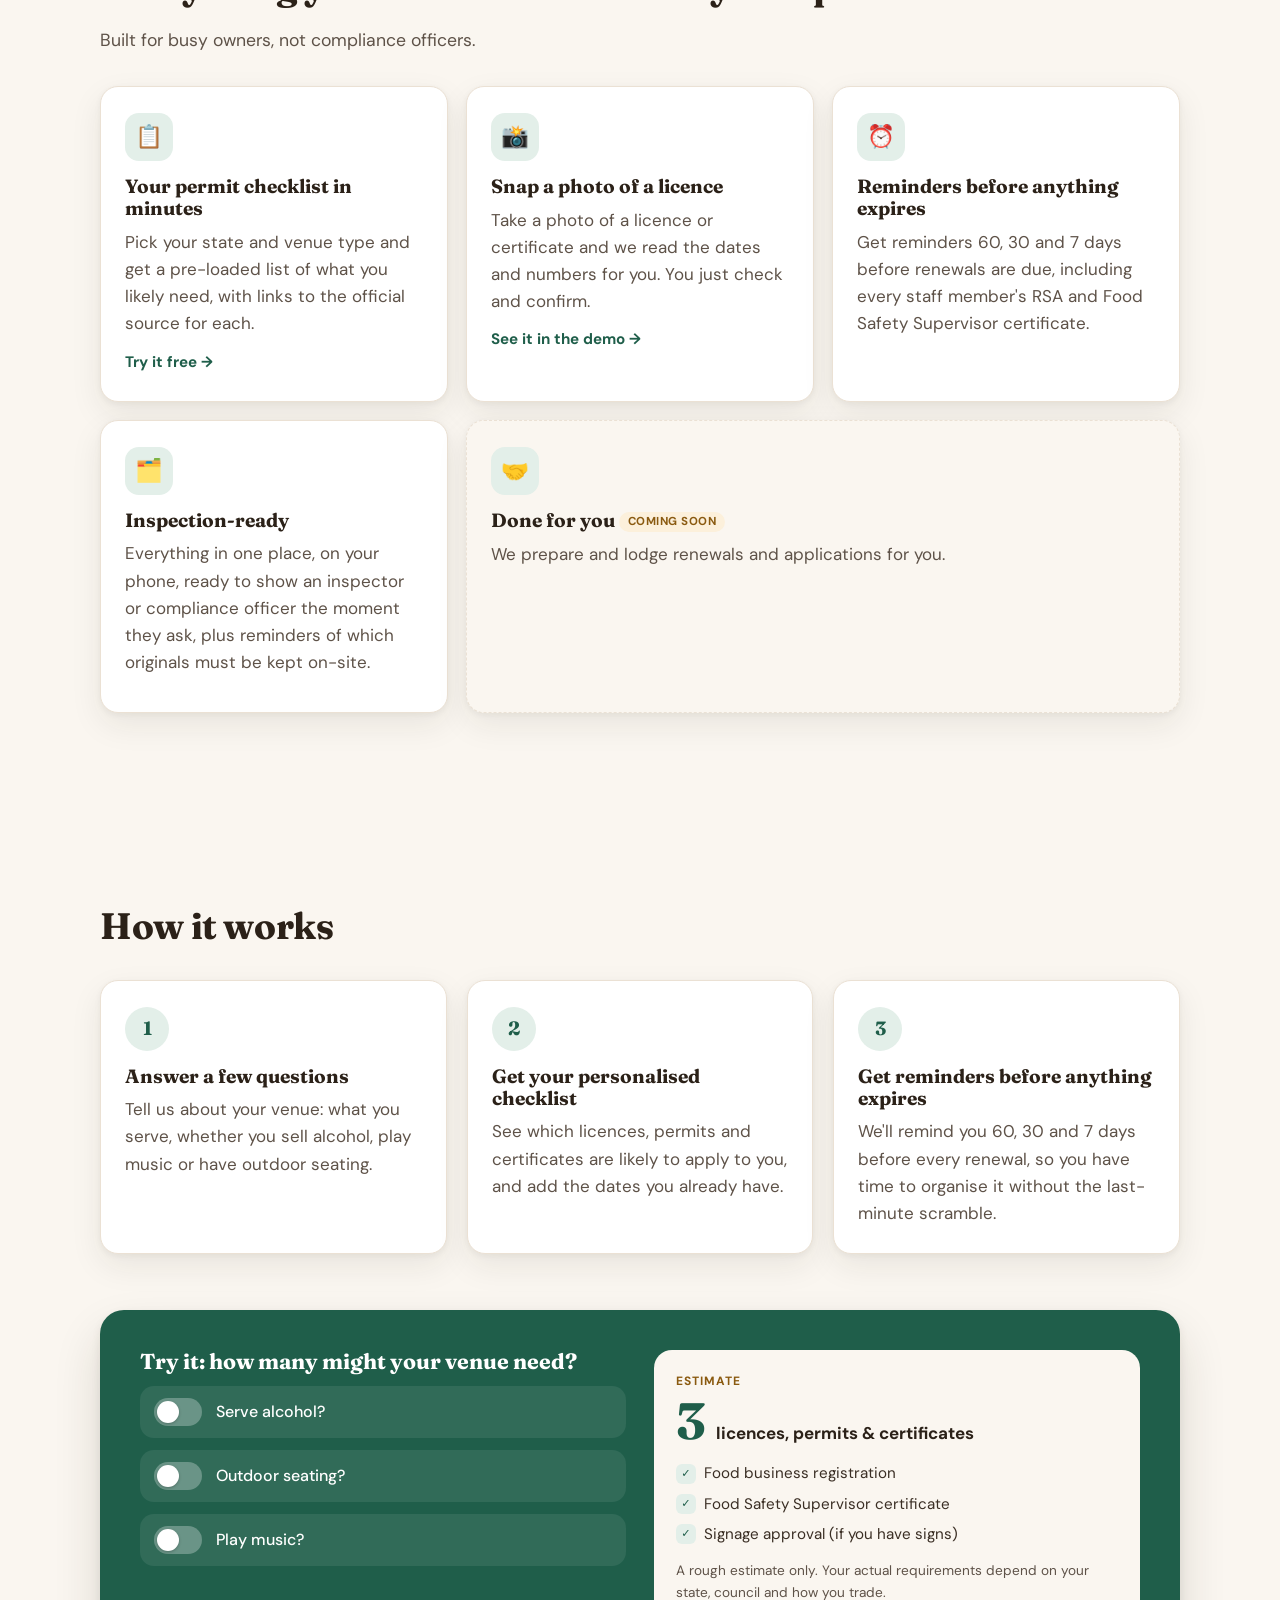
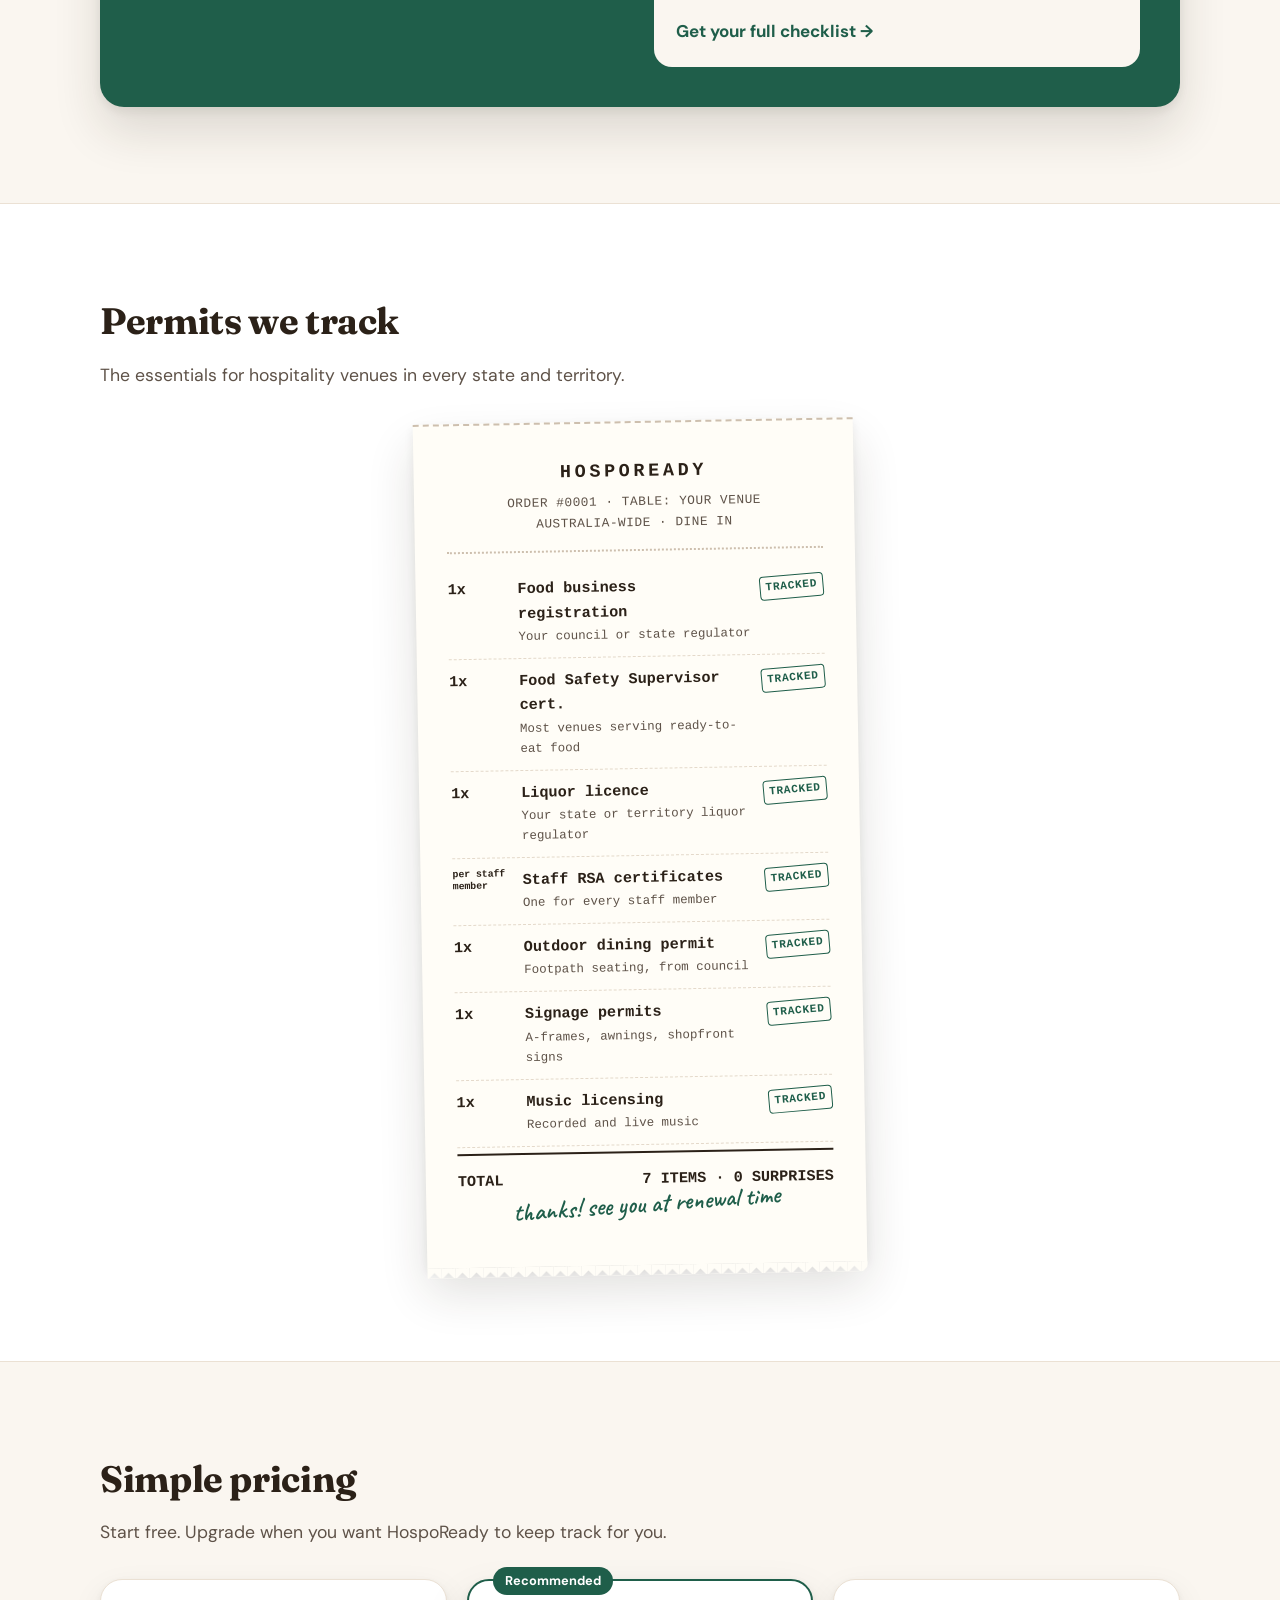
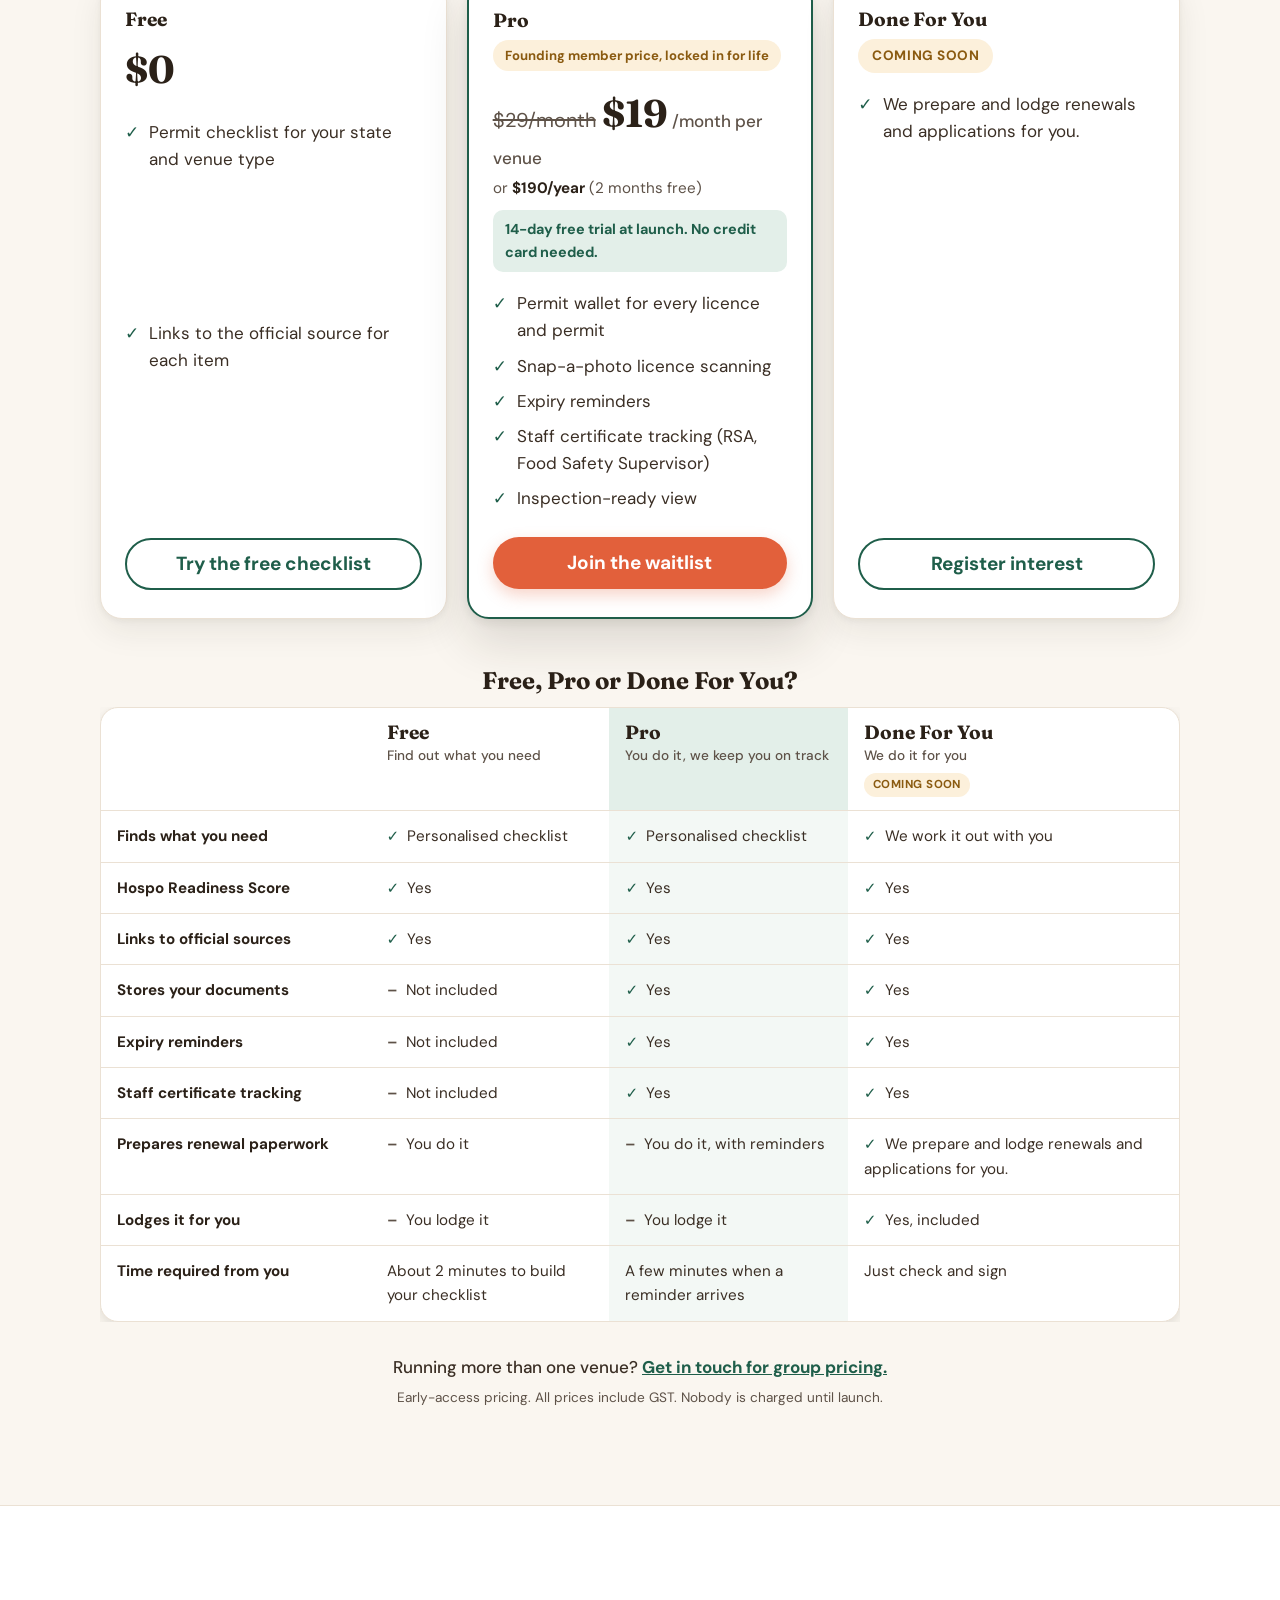
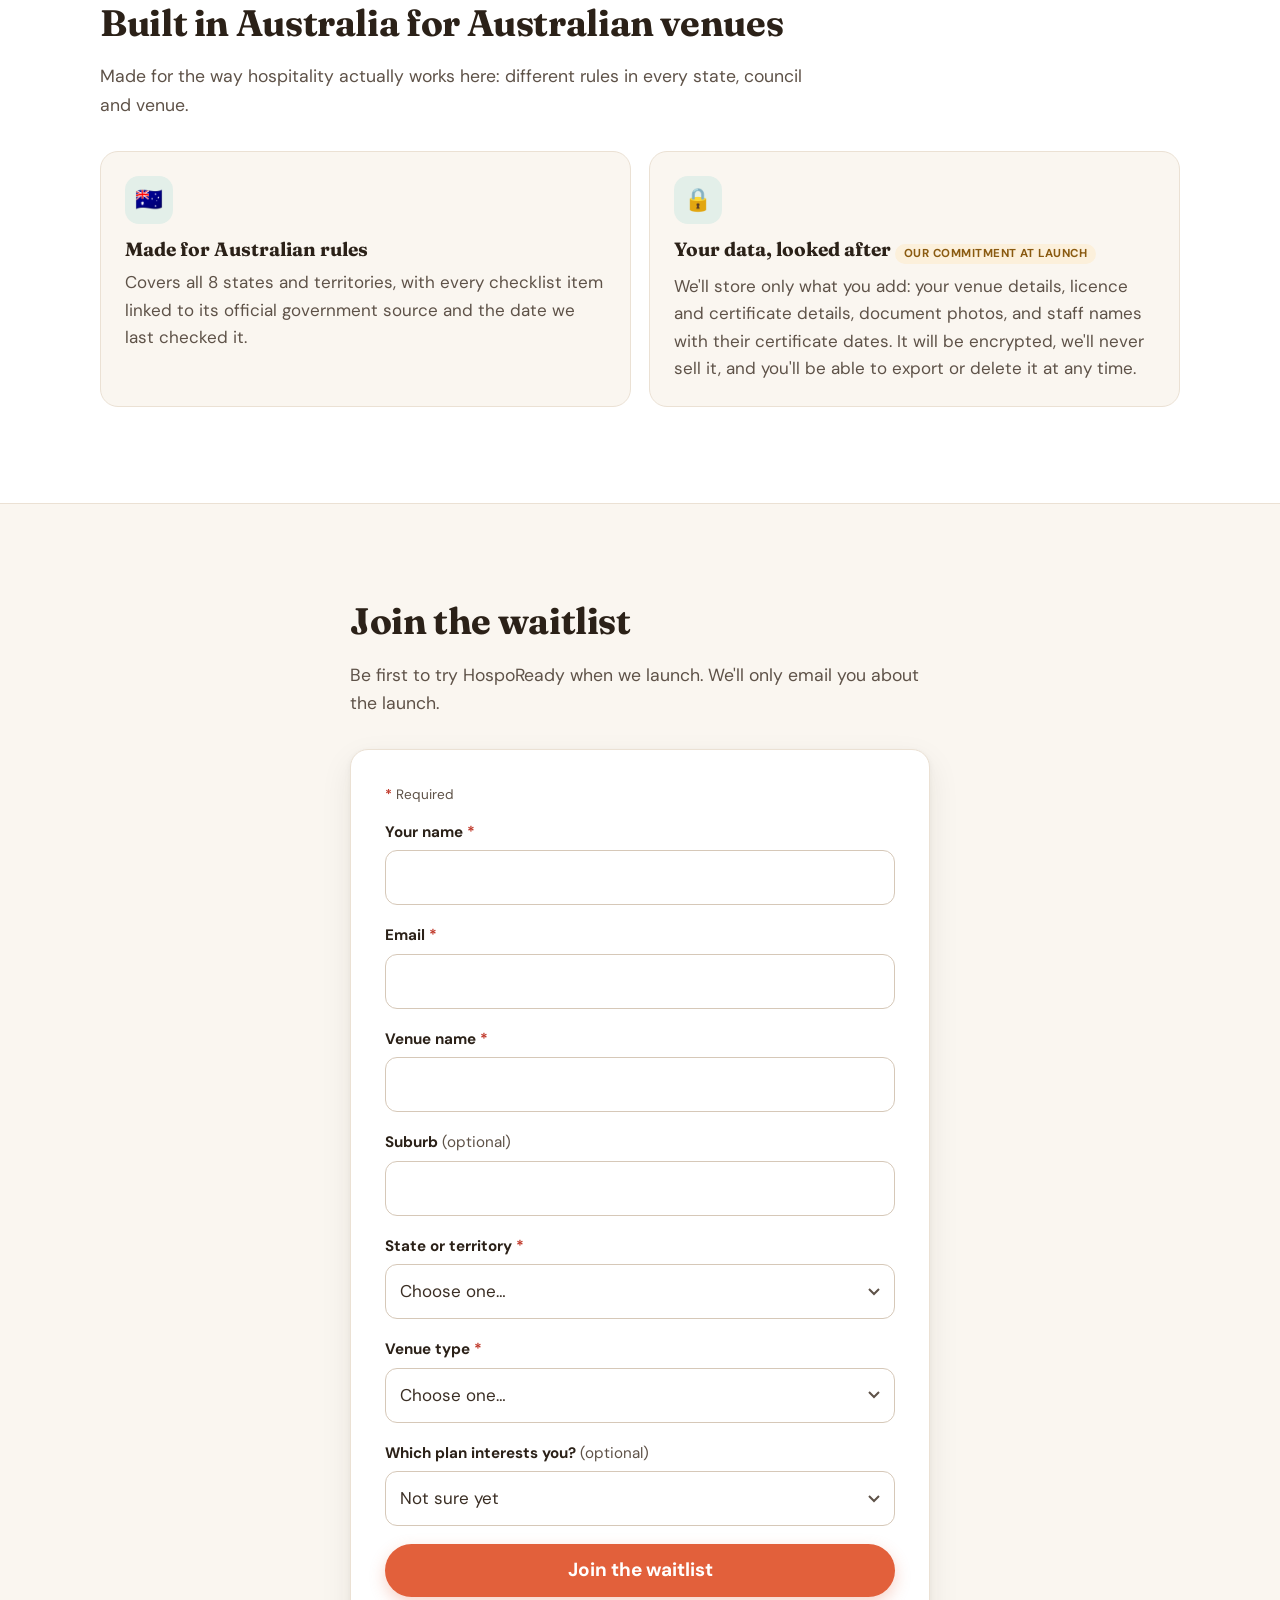
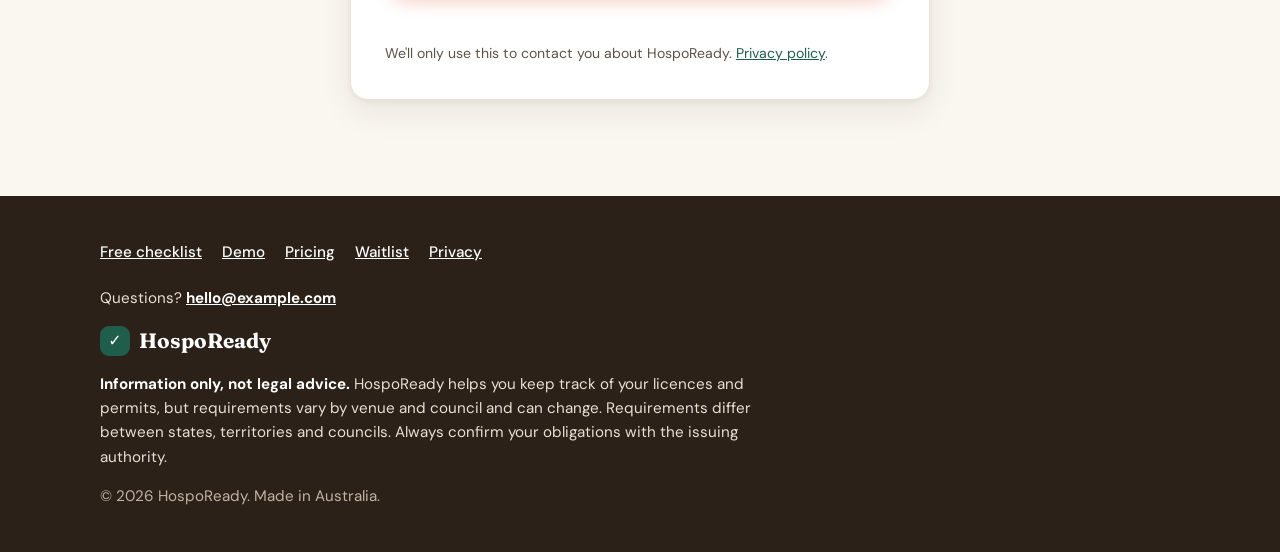
==== commit 0d30b0d4: "Remove legal card from the landing page trust section The disclaimer stays in every footer and in th" ====
--- a/index.html
+++ b/index.html
@@ -349,11 +349,6 @@
             <h3>Your data, looked after <span class="early-tag">Our commitment at launch</span></h3>
             <p>We'll store only what you add: your venue details, licence and certificate details, document photos, and staff names with their certificate dates. It will be encrypted, we'll never sell it, and you'll be able to export or delete it at any time.</p>
           </li>
-          <li class="trust-card reveal">
-            <span class="feature-icon" aria-hidden="true">⚖️</span>
-            <h3>General information, not legal advice</h3>
-            <p>HospoReady helps you stay organised, but requirements vary by state, council and venue. Always confirm with the issuing authority.</p>
-          </li>
         </ul>
 
         <!--
--- a/assets/css/style.css
+++ b/assets/css/style.css
@@ -1352,7 +1352,7 @@
 .image-dialog img { display: block; max-width: 100%; max-height: 75vh; margin: 0 auto; border-radius: 10px; }
 
 @media (min-width: 720px) {
-  .trust-grid { grid-template-columns: repeat(3, 1fr); }
+  .trust-grid { grid-template-columns: repeat(2, 1fr); }
   .compare-table { font-size: 0.95rem; }
   .compare-table th, .compare-table td { padding: 13px 16px; }
   .compare-table thead th { font-size: 1.2rem; }
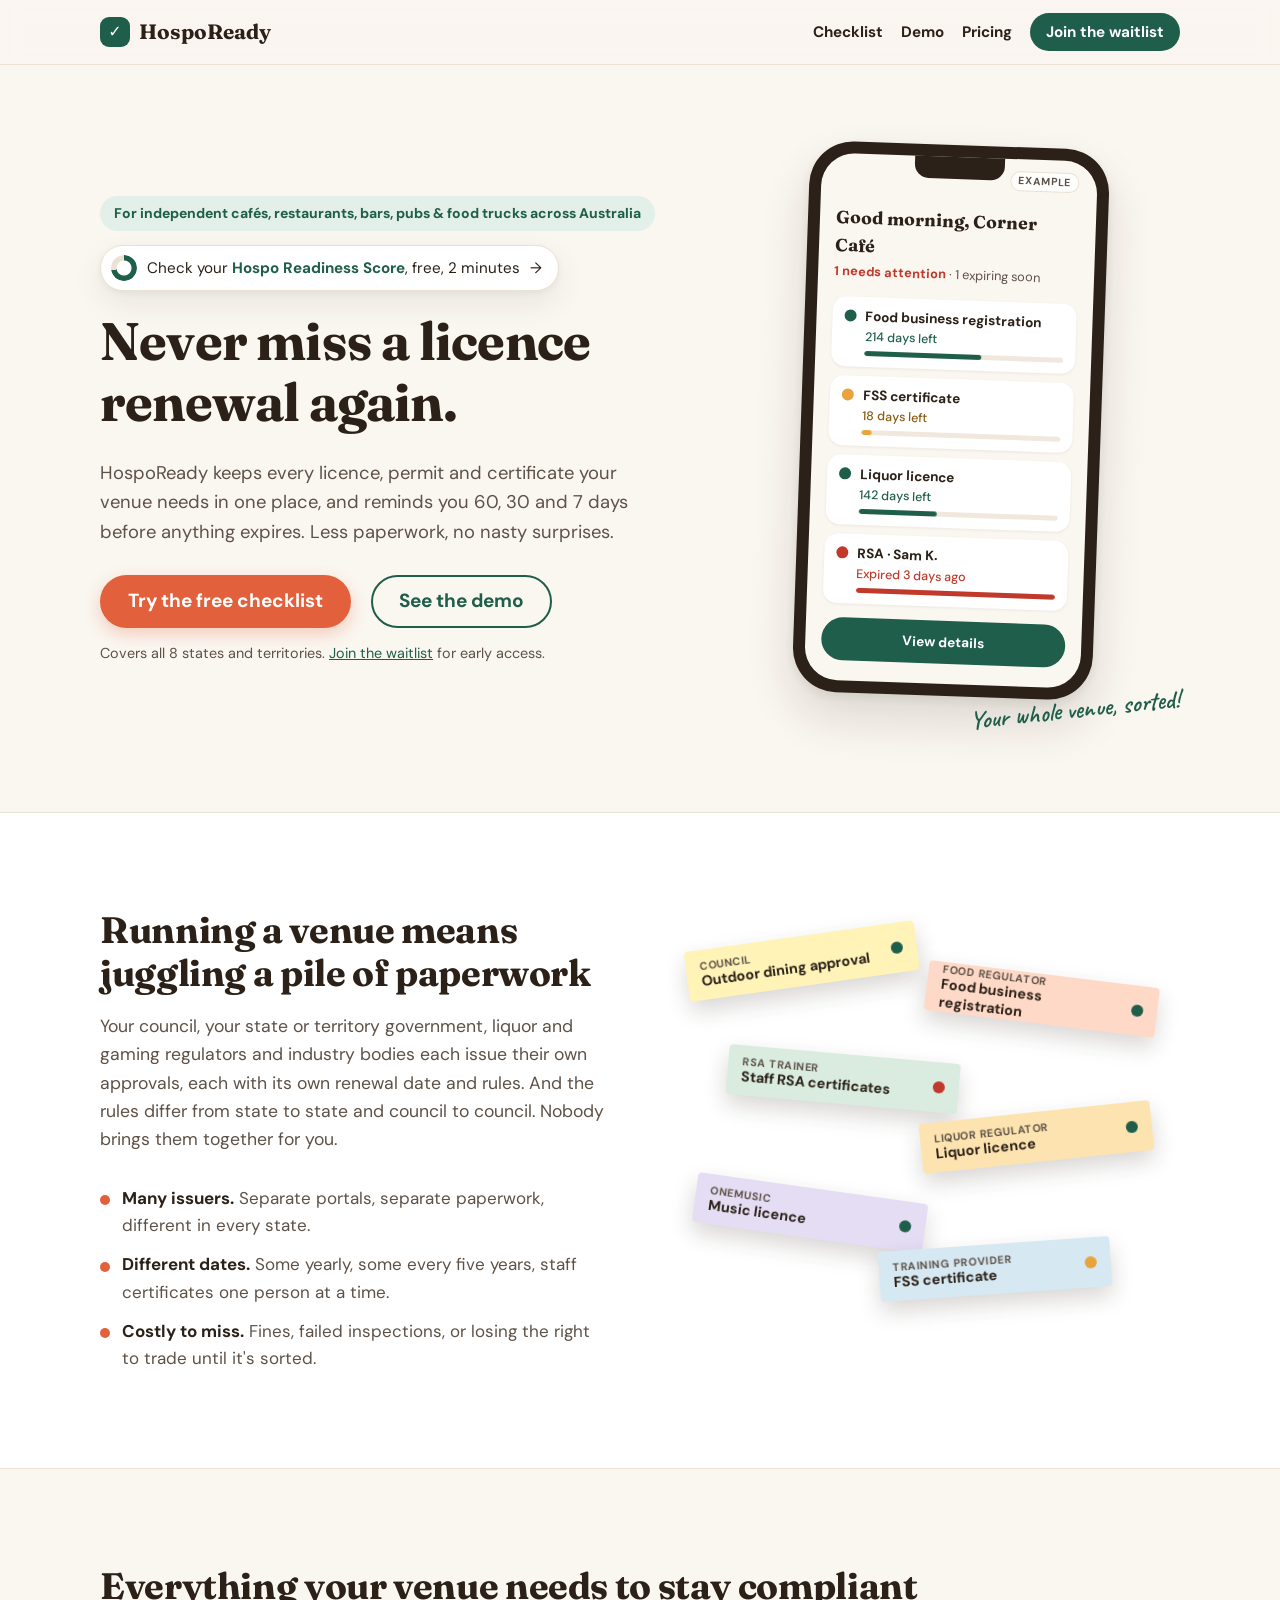
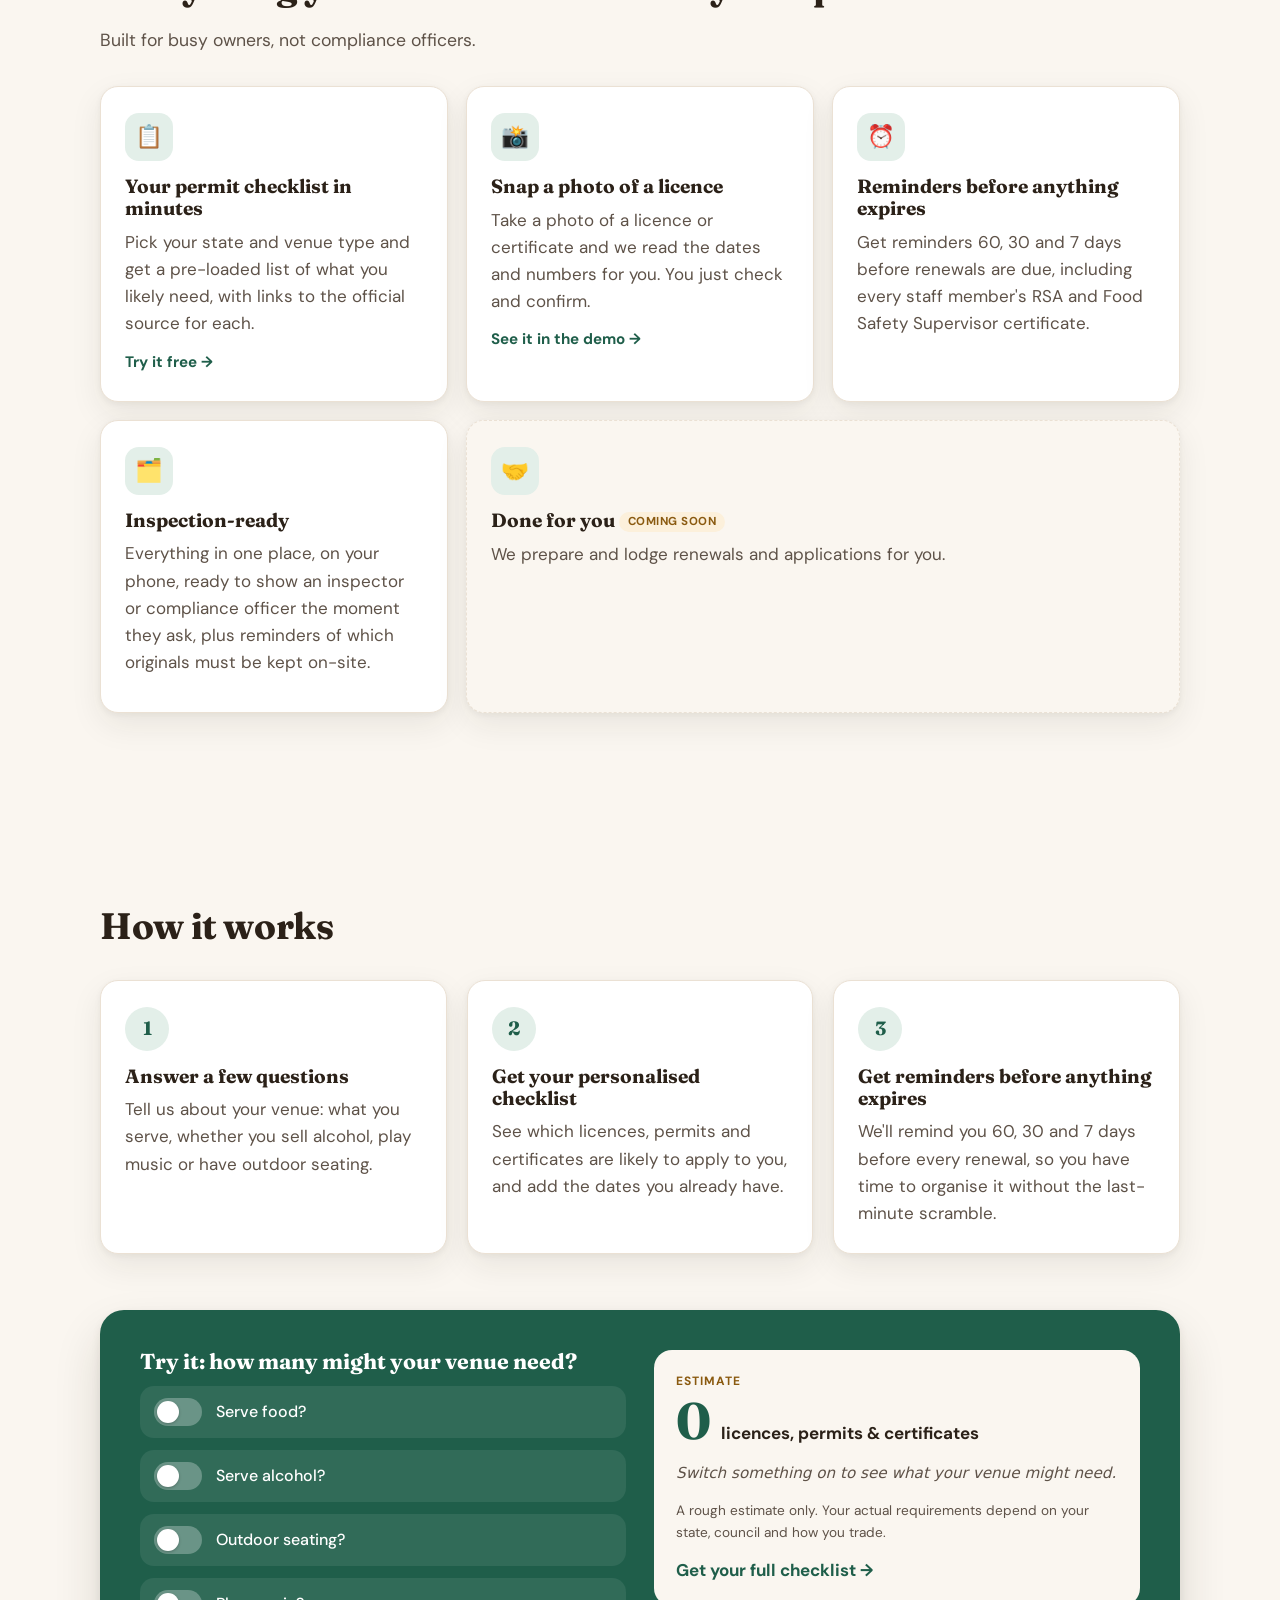
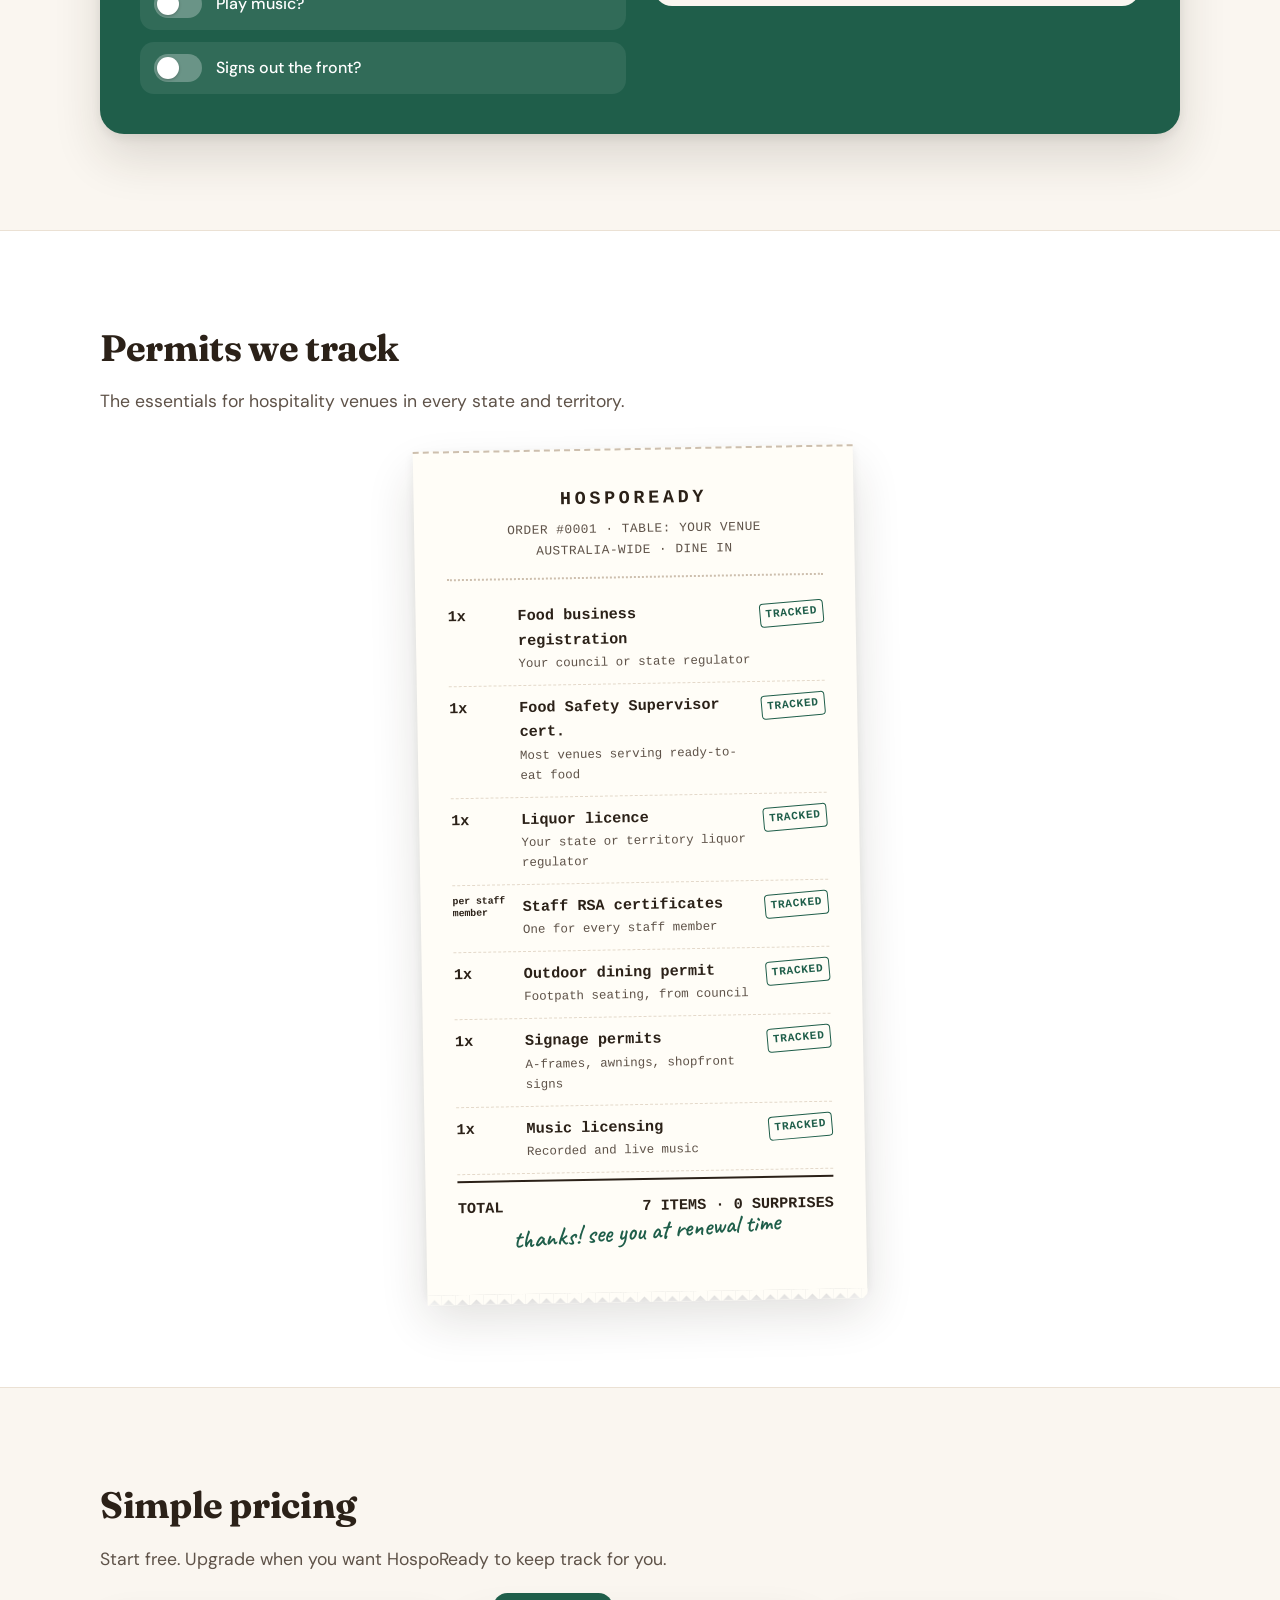
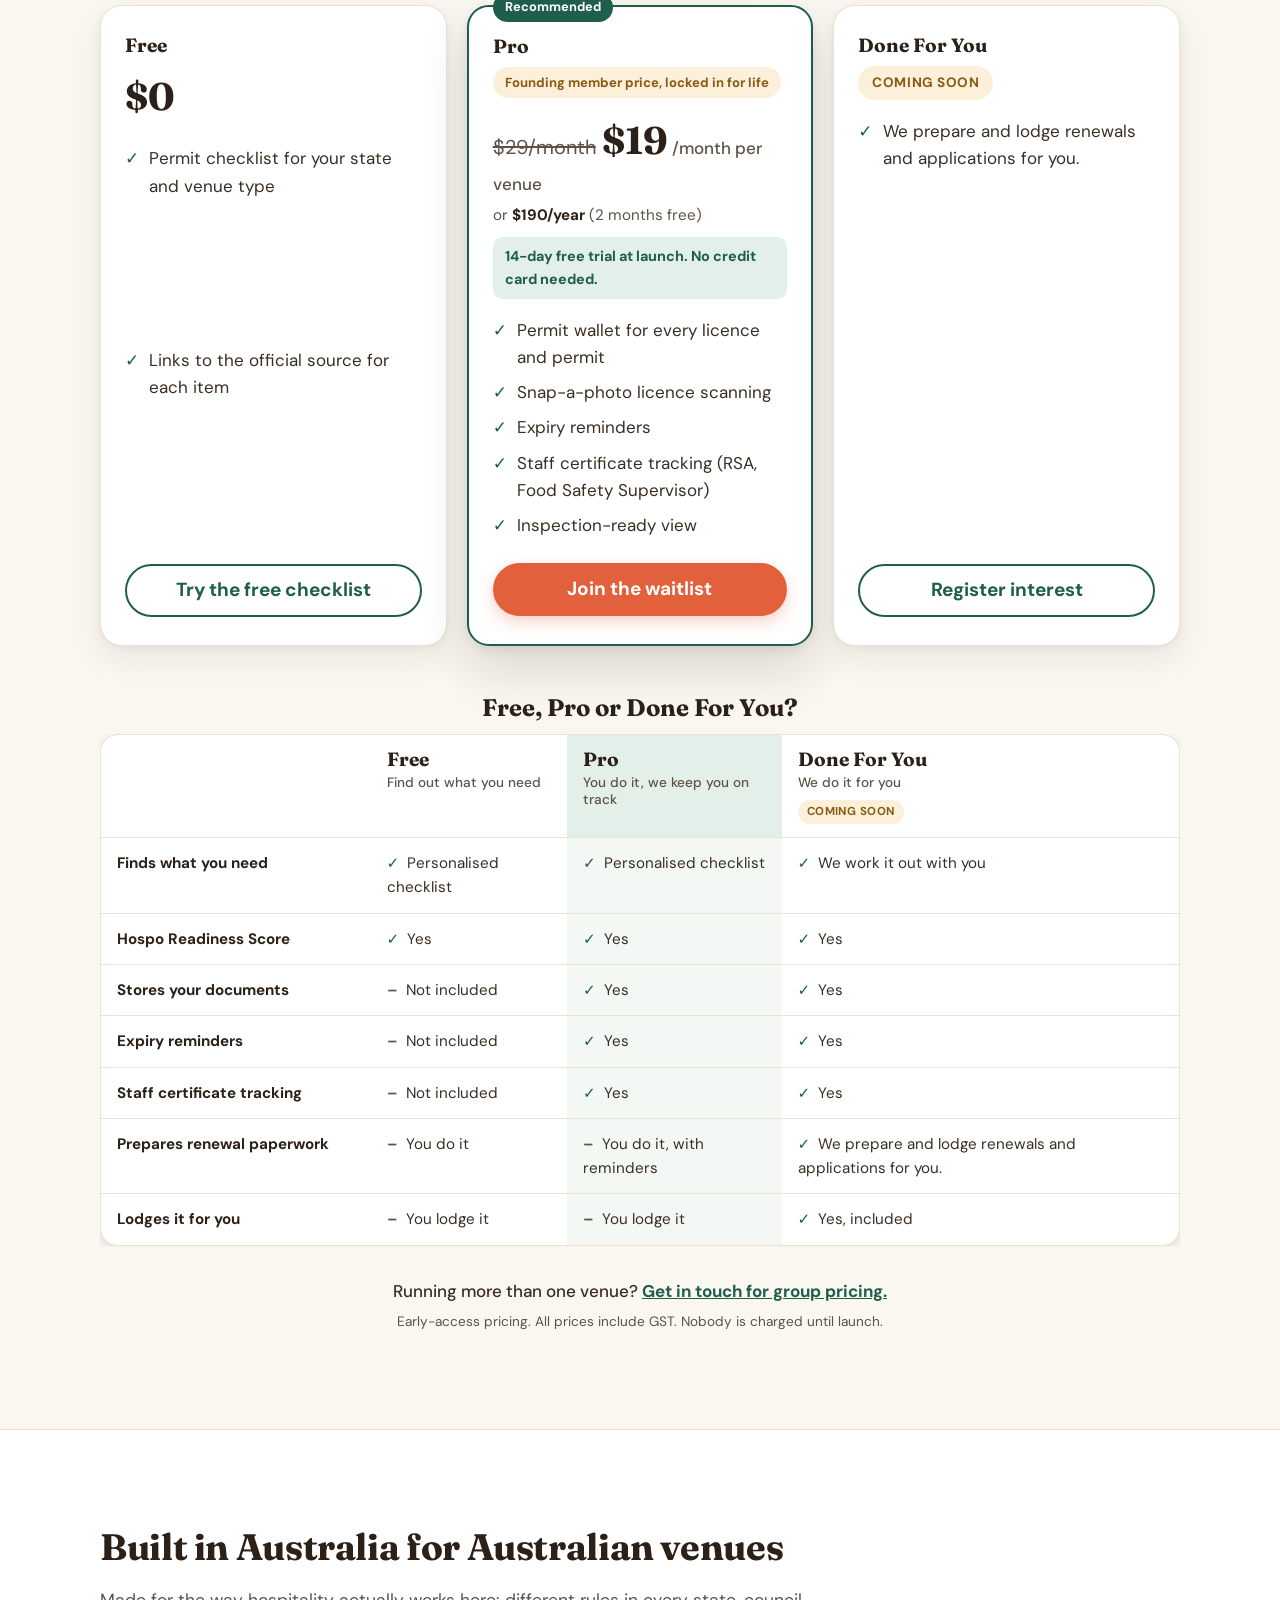
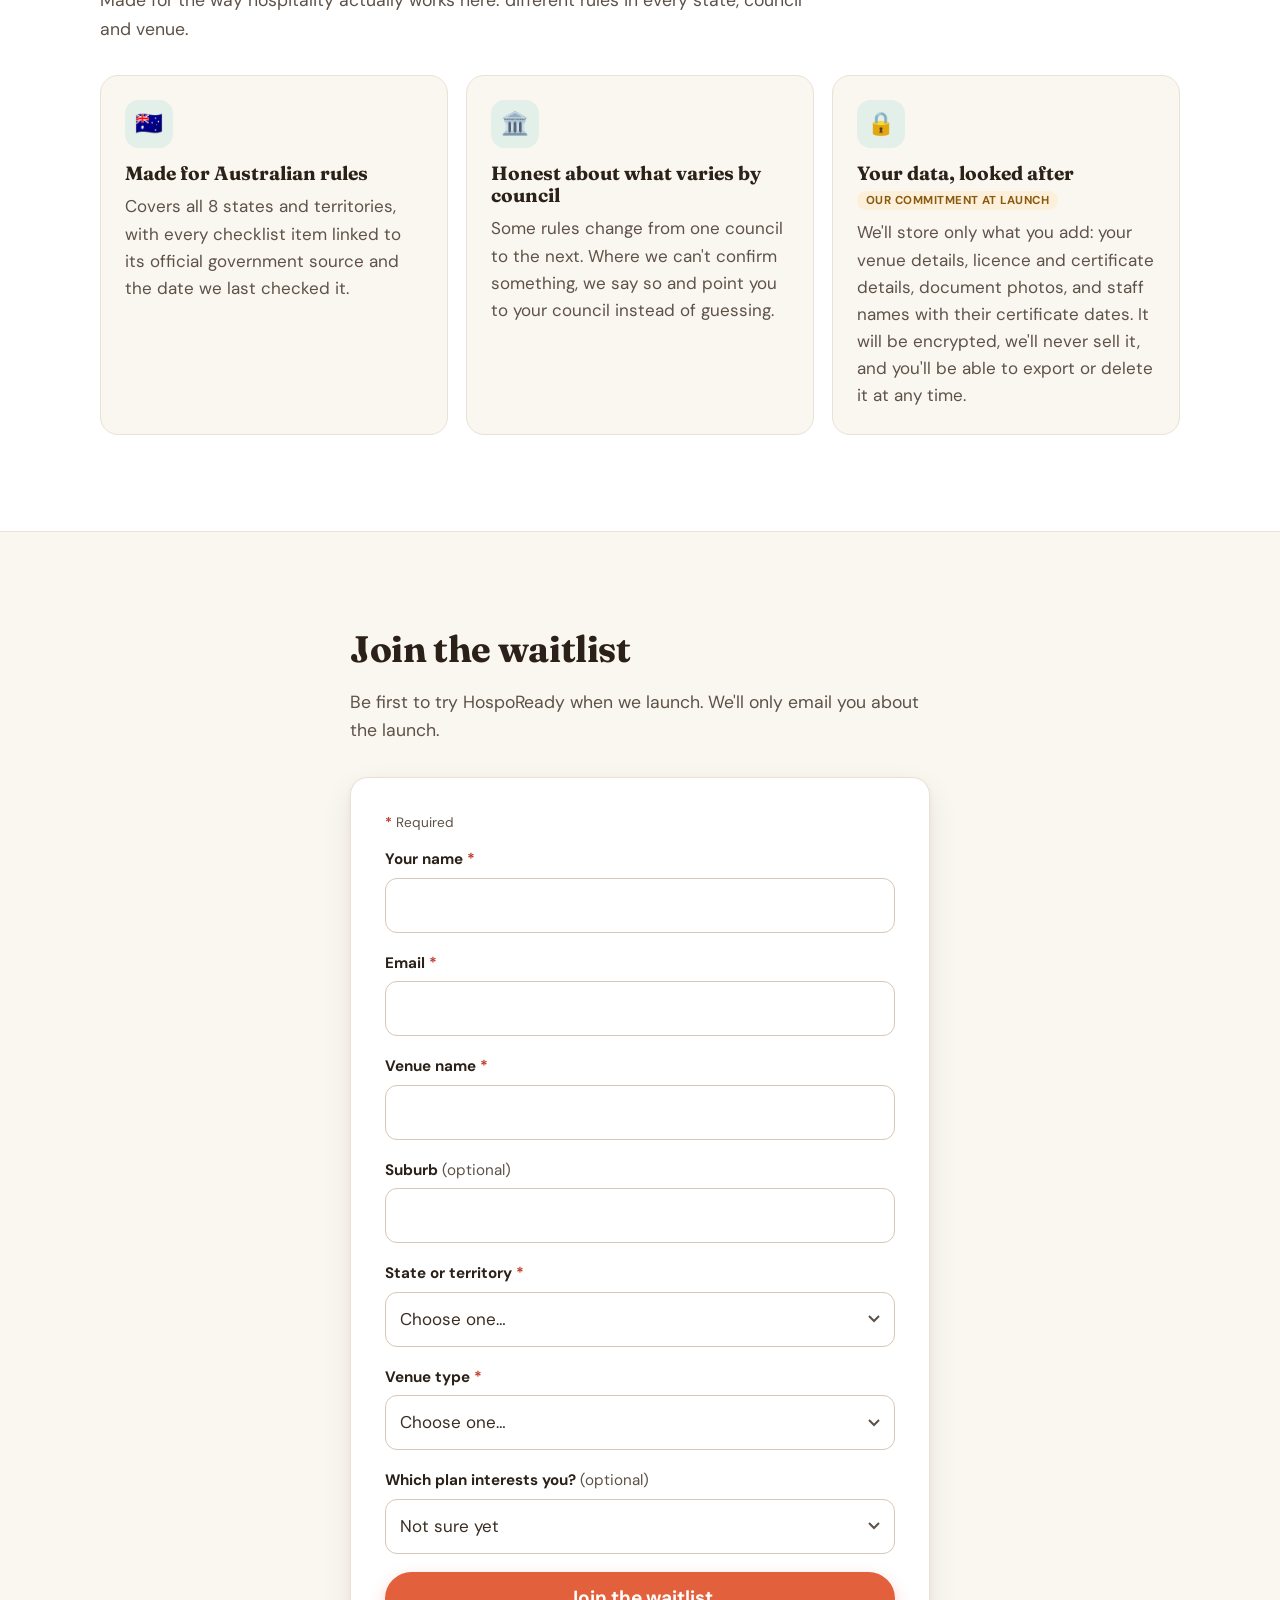
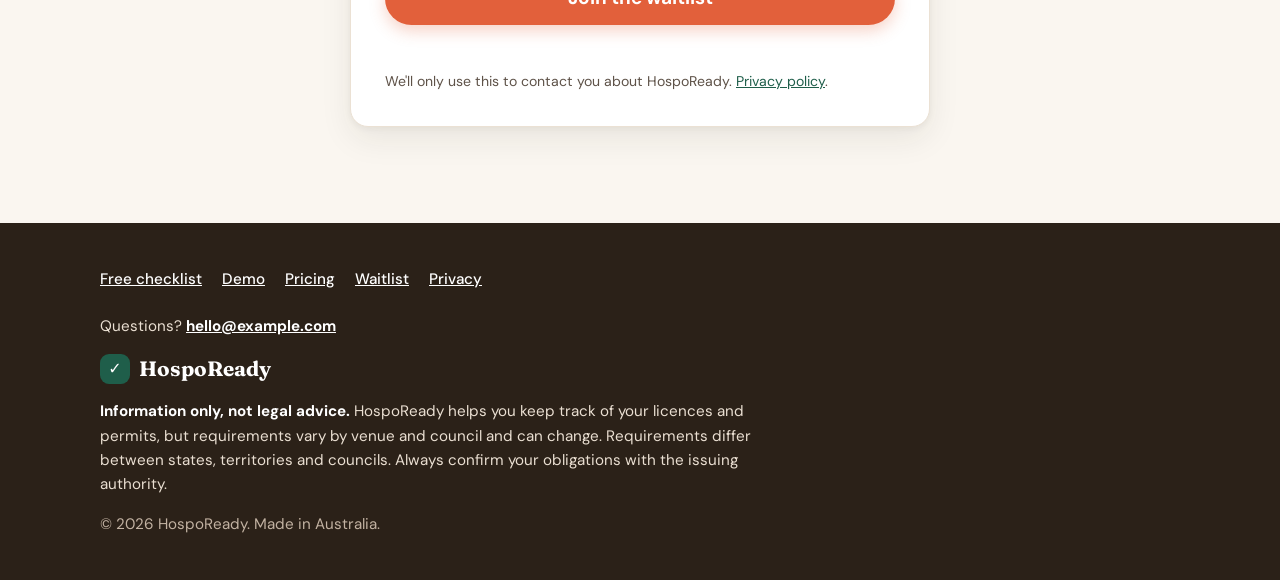
==== commit c838dbc0: "Rebuild estimate teaser, trim comparison table, add council trust card - Teaser starts at 0 with a S" ====
--- a/index.html
+++ b/index.html
@@ -194,6 +194,11 @@
             <fieldset>
               <legend class="visually-hidden">About your venue</legend>
               <label class="switch">
+                <input type="checkbox" role="switch" data-adds="food fss">
+                <span class="switch-track" aria-hidden="true"></span>
+                <span>Serve food?</span>
+              </label>
+              <label class="switch">
                 <input type="checkbox" role="switch" data-adds="liquor rsa">
                 <span class="switch-track" aria-hidden="true"></span>
                 <span>Serve alcohol?</span>
@@ -208,18 +213,24 @@
                 <span class="switch-track" aria-hidden="true"></span>
                 <span>Play music?</span>
               </label>
+              <label class="switch">
+                <input type="checkbox" role="switch" data-adds="signage">
+                <span class="switch-track" aria-hidden="true"></span>
+                <span>Signs out the front?</span>
+              </label>
             </fieldset>
           </div>
           <div class="teaser-result">
-            <p class="teaser-count" aria-live="polite"><span class="estimate-badge">Estimate</span> <span class="count" id="teaser-count">3</span> <span id="teaser-count-label">licences, permits &amp; certificates</span></p>
+            <p class="teaser-count" aria-live="polite"><span class="estimate-badge">Estimate</span> <span class="count" id="teaser-count">0</span> <span id="teaser-count-label">licences, permits &amp; certificates</span></p>
             <ul class="teaser-list" id="teaser-list">
-              <li data-key="food">Food business registration</li>
-              <li data-key="fss">Food Safety Supervisor certificate</li>
-              <li data-key="signage">Signage approval (if you have signs)</li>
+              <li class="teaser-empty" id="teaser-empty">Switch something on to see what your venue might need.</li>
+              <li data-key="food" hidden>Food business registration</li>
+              <li data-key="fss" hidden>Food Safety Supervisor certificate</li>
               <li data-key="liquor" hidden>Liquor licence</li>
               <li data-key="rsa" hidden>RSA certificates for serving staff</li>
               <li data-key="outdoor" hidden>Outdoor dining approval</li>
               <li data-key="music" hidden>Music licence</li>
+              <li data-key="signage" hidden>Signage approval</li>
             </ul>
             <p class="teaser-note">A rough estimate only. Your actual requirements depend on your state, council and how you trade.</p>
             <a href="checklist/" class="link-arrow teaser-link">Get your full checklist <span aria-hidden="true">→</span></a>
@@ -316,13 +327,11 @@
               <tbody>
                 <tr><th scope="row">Finds what you need</th><td><span class="yes" aria-hidden="true">✓</span> Personalised checklist</td><td><span class="yes" aria-hidden="true">✓</span> Personalised checklist</td><td><span class="yes" aria-hidden="true">✓</span> We work it out with you</td></tr>
                 <tr><th scope="row">Hospo Readiness Score</th><td><span class="yes" aria-hidden="true">✓</span> Yes</td><td><span class="yes" aria-hidden="true">✓</span> Yes</td><td><span class="yes" aria-hidden="true">✓</span> Yes</td></tr>
-                <tr><th scope="row">Links to official sources</th><td><span class="yes" aria-hidden="true">✓</span> Yes</td><td><span class="yes" aria-hidden="true">✓</span> Yes</td><td><span class="yes" aria-hidden="true">✓</span> Yes</td></tr>
                 <tr><th scope="row">Stores your documents</th><td><span class="no" aria-hidden="true">–</span> Not included</td><td><span class="yes" aria-hidden="true">✓</span> Yes</td><td><span class="yes" aria-hidden="true">✓</span> Yes</td></tr>
                 <tr><th scope="row">Expiry reminders</th><td><span class="no" aria-hidden="true">–</span> Not included</td><td><span class="yes" aria-hidden="true">✓</span> Yes</td><td><span class="yes" aria-hidden="true">✓</span> Yes</td></tr>
                 <tr><th scope="row">Staff certificate tracking</th><td><span class="no" aria-hidden="true">–</span> Not included</td><td><span class="yes" aria-hidden="true">✓</span> Yes</td><td><span class="yes" aria-hidden="true">✓</span> Yes</td></tr>
                 <tr><th scope="row">Prepares renewal paperwork</th><td><span class="no" aria-hidden="true">–</span> You do it</td><td><span class="no" aria-hidden="true">–</span> You do it, with reminders</td><td><span class="yes" aria-hidden="true">✓</span> We prepare and lodge renewals and applications for you.</td></tr>
                 <tr><th scope="row">Lodges it for you</th><td><span class="no" aria-hidden="true">–</span> You lodge it</td><td><span class="no" aria-hidden="true">–</span> You lodge it</td><td><span class="yes" aria-hidden="true">✓</span> Yes, included</td></tr>
-                <tr><th scope="row">Time required from you</th><td>About 2 minutes to build your checklist</td><td>A few minutes when a reminder arrives</td><td>Just check and sign</td></tr>
               </tbody>
             </table>
           </div>
@@ -343,6 +352,11 @@
             <span class="feature-icon" aria-hidden="true">🇦🇺</span>
             <h3>Made for Australian rules</h3>
             <p>Covers all 8 states and territories, with every checklist item linked to its official government source and the date we last checked it.</p>
+          </li>
+          <li class="trust-card reveal">
+            <span class="feature-icon" aria-hidden="true">🏛️</span>
+            <h3>Honest about what varies by council</h3>
+            <p>Some rules change from one council to the next. Where we can't confirm something, we say so and point you to your council instead of guessing.</p>
           </li>
           <li class="trust-card reveal">
             <span class="feature-icon" aria-hidden="true">🔒</span>
--- a/assets/css/style.css
+++ b/assets/css/style.css
@@ -507,7 +507,9 @@
   color: var(--green);
   flex-shrink: 0;
 }
-.teaser-list li.added { animation: slide-in 0.3s ease; }
+.teaser-list li.added { animation: slide-in 0.3s ease backwards; }
+.teaser-list li.teaser-empty { color: var(--muted); font-style: italic; }
+.teaser-list li.teaser-empty::before { display: none; }
 @keyframes slide-in { from { opacity: 0; transform: translateX(-8px); } }
 .teaser-note { font-size: 0.85rem; color: var(--muted); margin: 0; }
 
@@ -1352,7 +1354,7 @@
 .image-dialog img { display: block; max-width: 100%; max-height: 75vh; margin: 0 auto; border-radius: 10px; }
 
 @media (min-width: 720px) {
-  .trust-grid { grid-template-columns: repeat(2, 1fr); }
+  .trust-grid { grid-template-columns: repeat(3, 1fr); }
   .compare-table { font-size: 0.95rem; }
   .compare-table th, .compare-table td { padding: 13px 16px; }
   .compare-table thead th { font-size: 1.2rem; }
